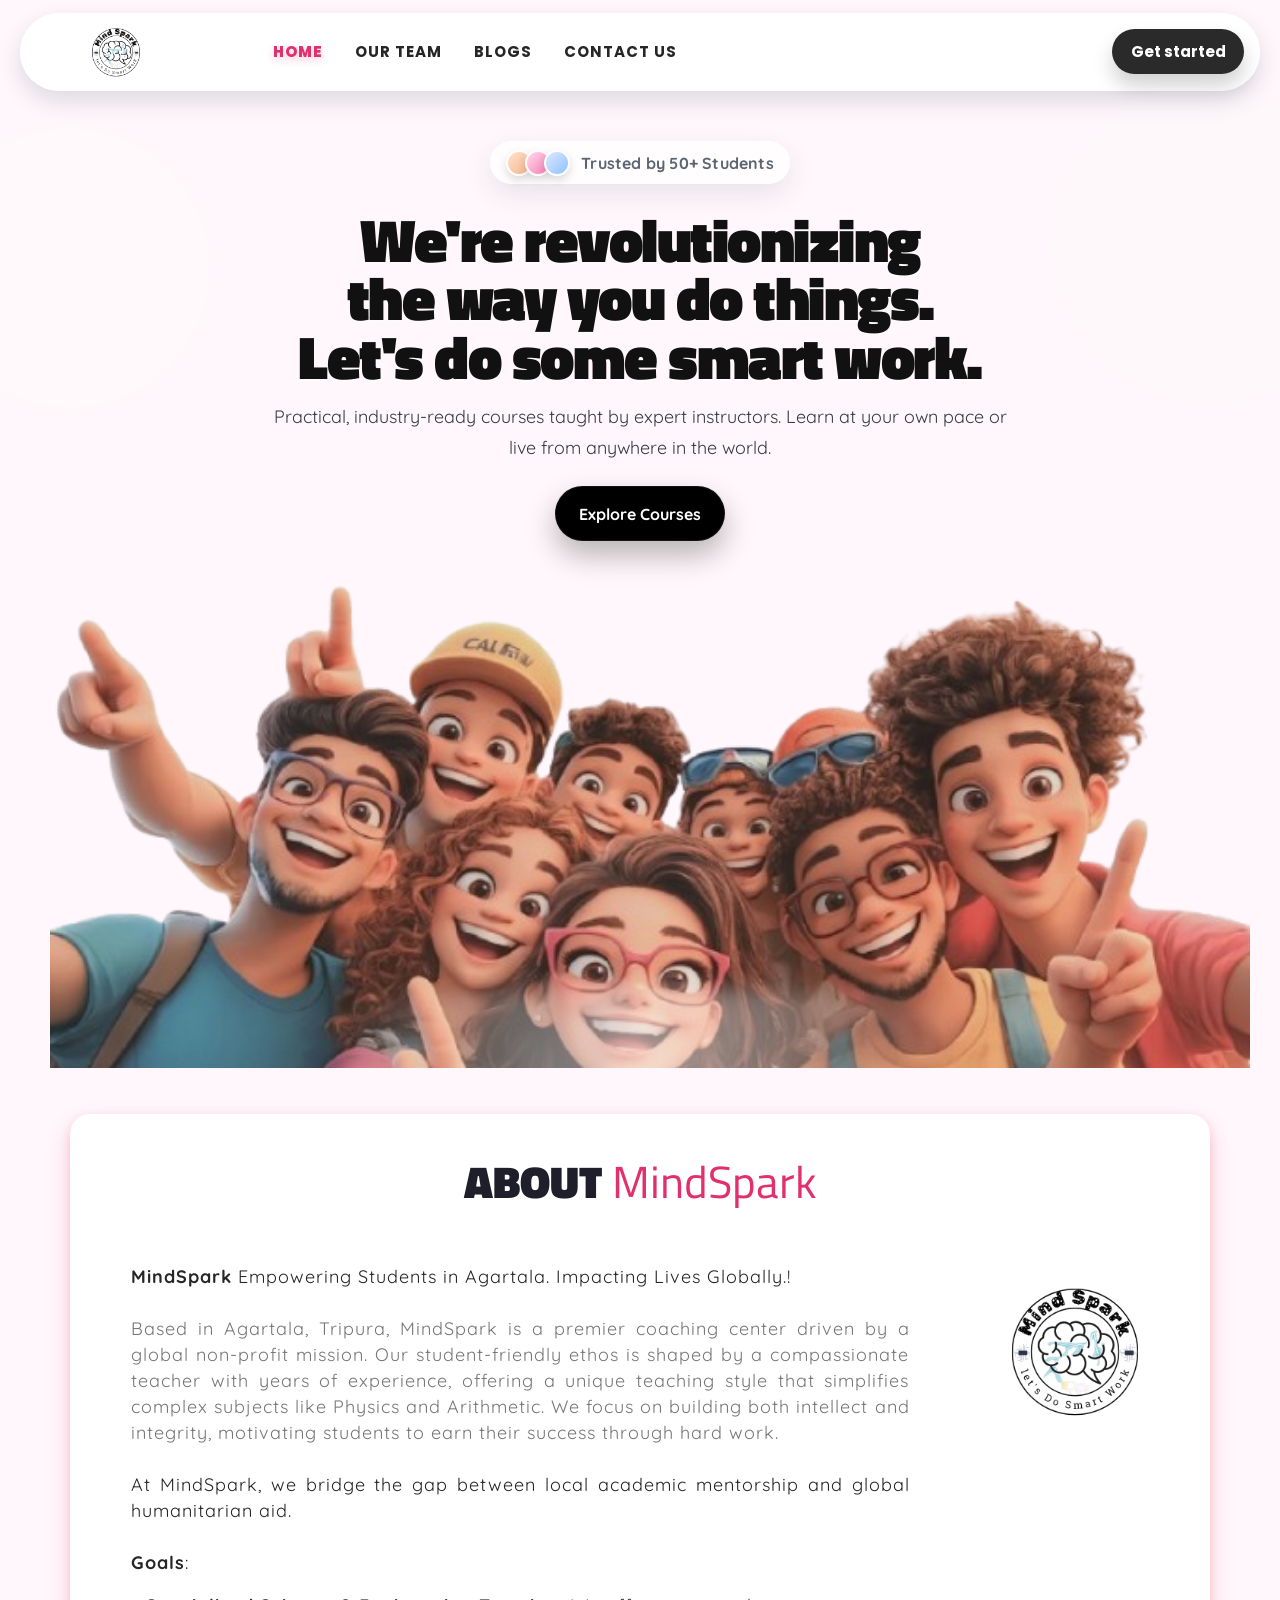
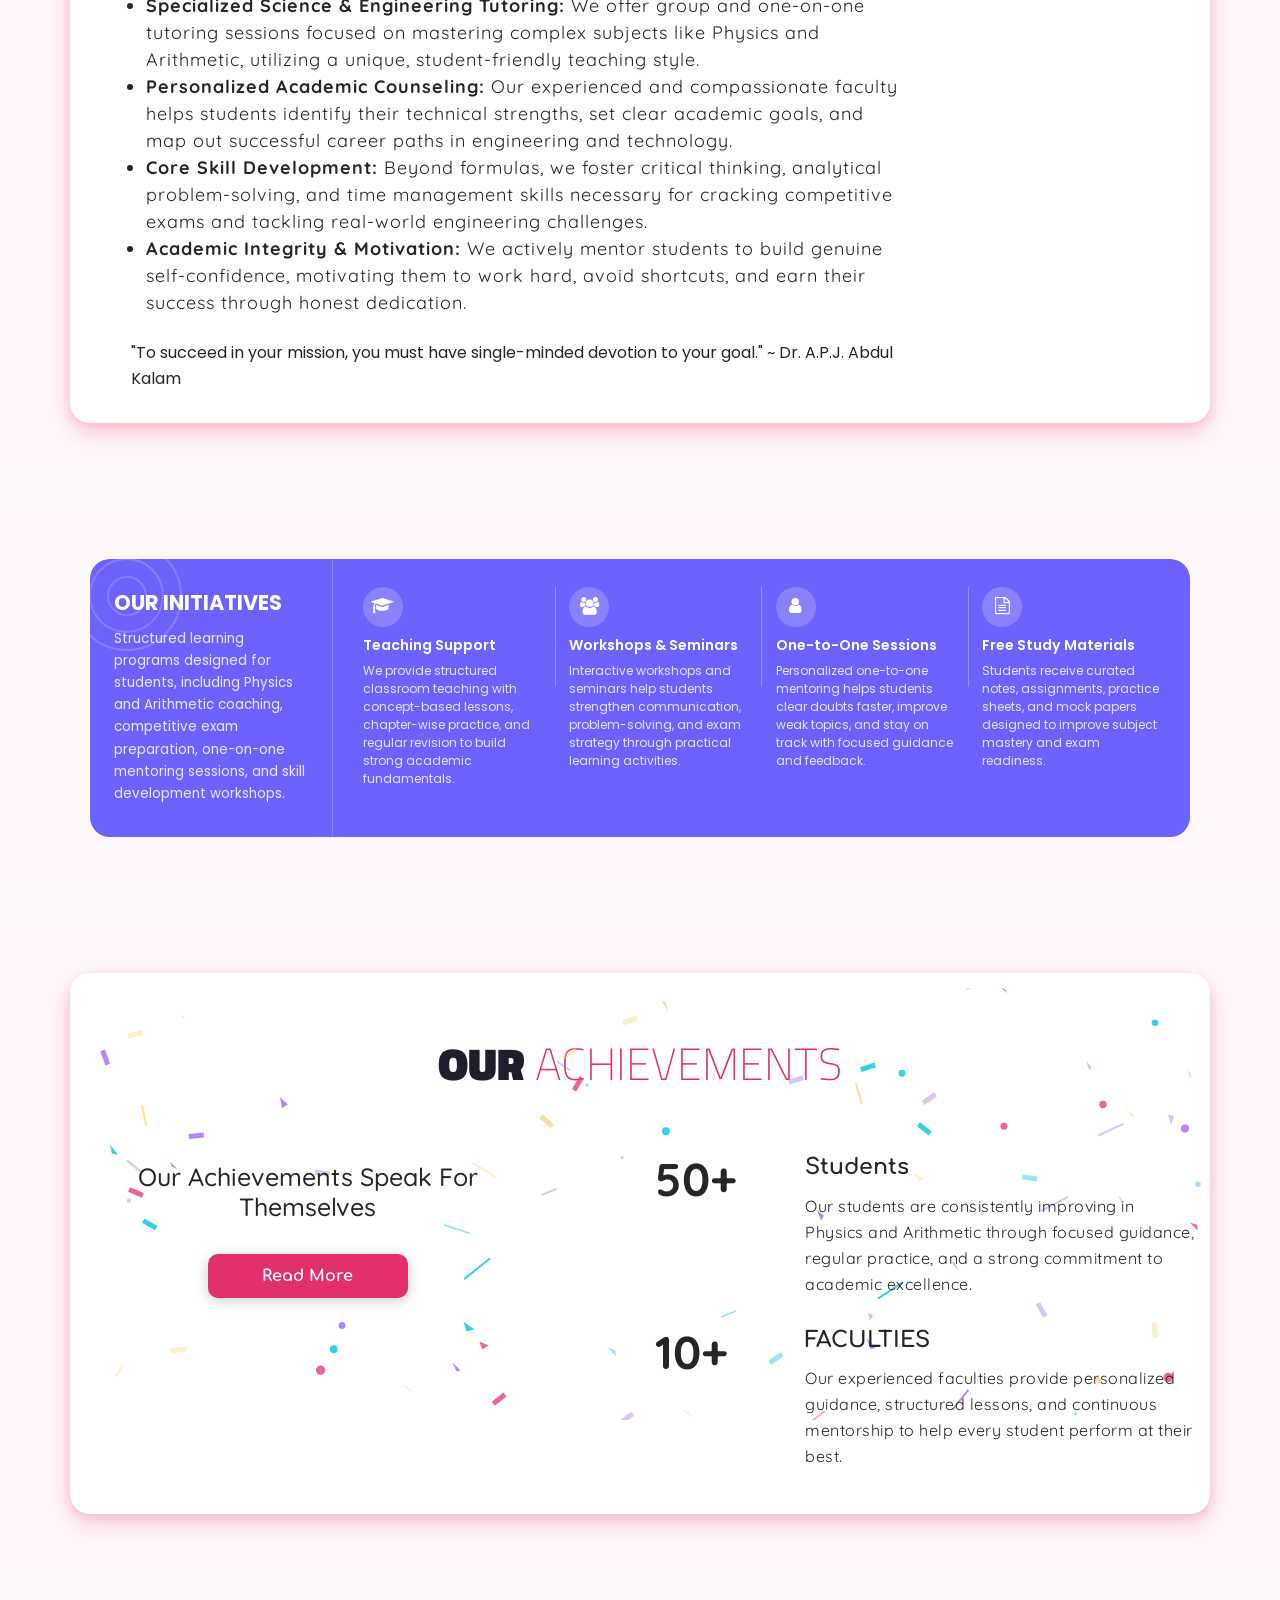
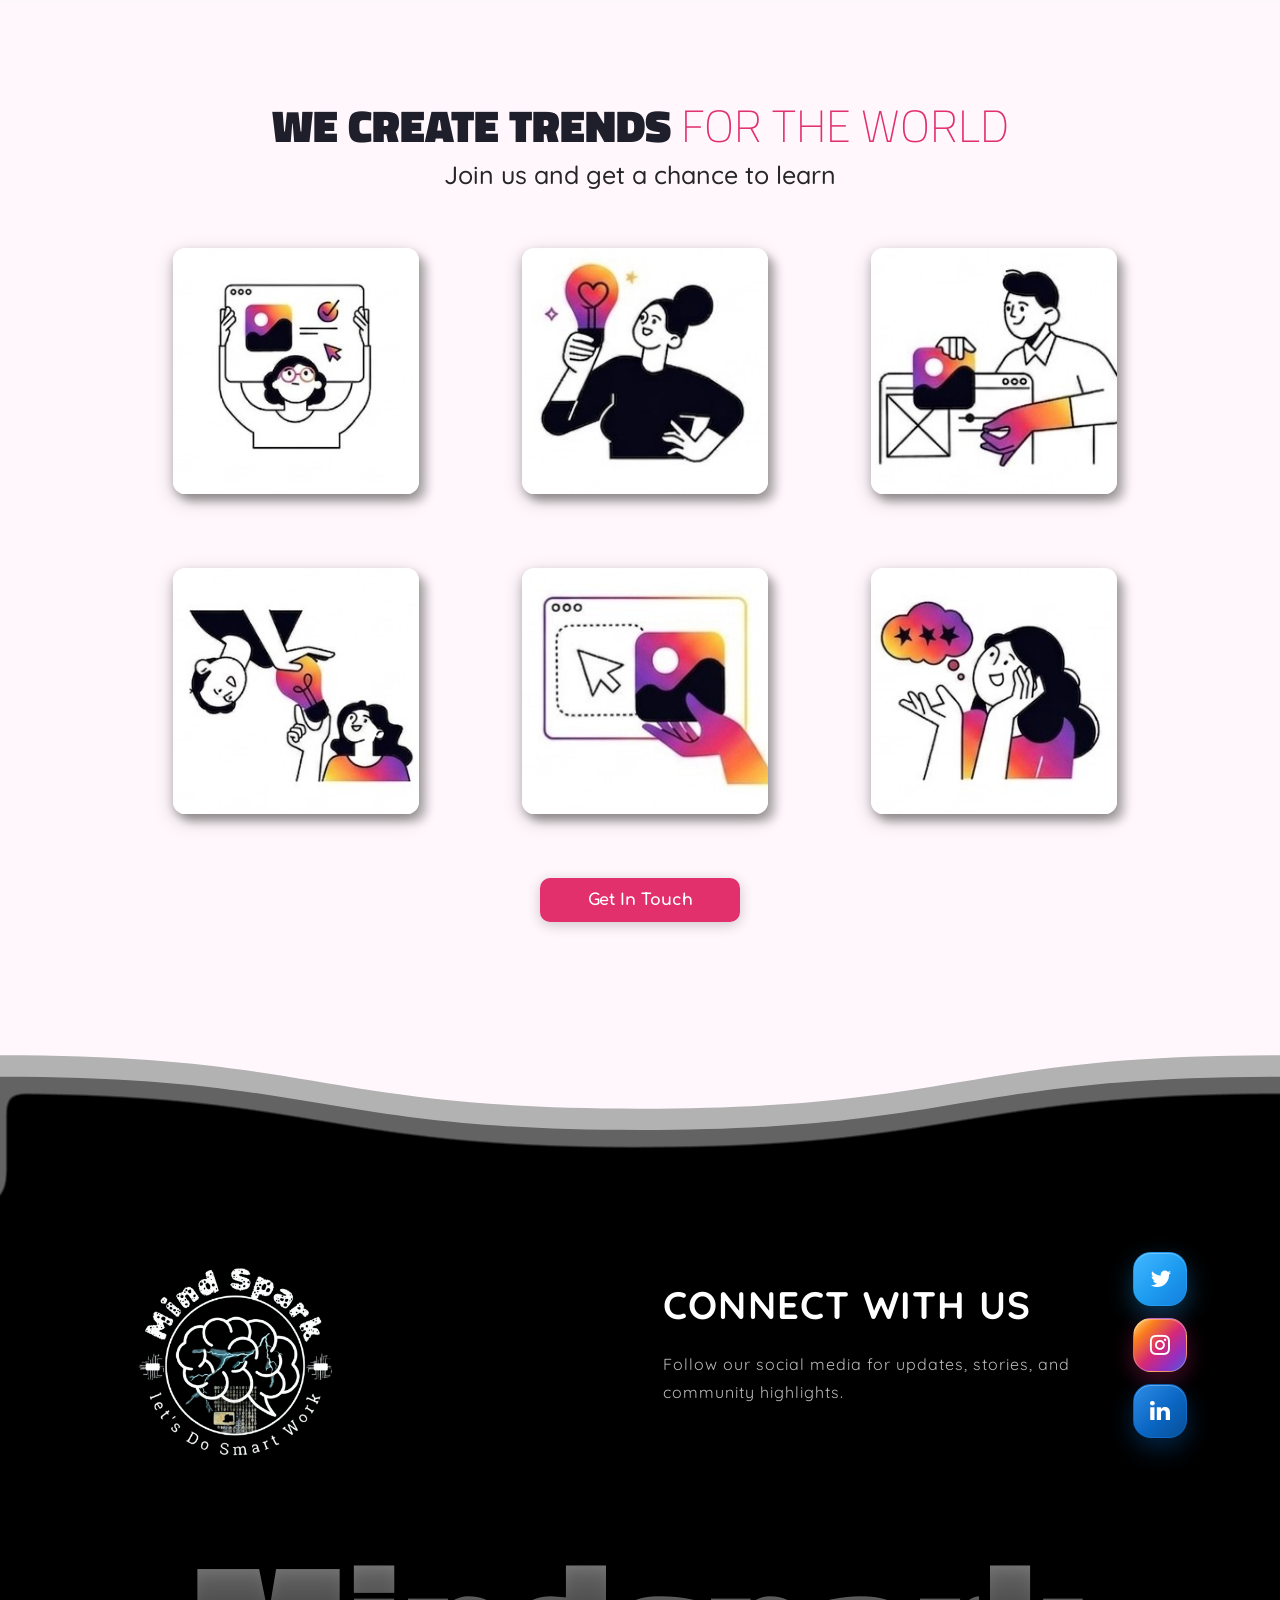
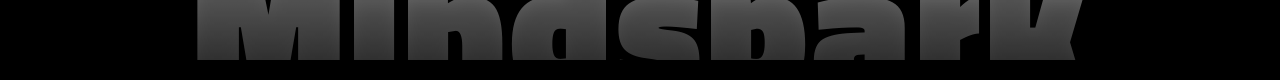
==== index.html @ 4d2fefbd "UI changes" ====
<!DOCTYPE html>
<html lang="en" data-theme="light">

<head>
	<title>MindSpark</title>
	<meta charset="utf-8" />
	<meta name="viewport" content="width=device-width, initial-scale=1, minimum-scale=1, maximum-scale=1" />


	<link rel="preconnect" href="https://fonts.googleapis.com">
	<link rel="preconnect" href="https://fonts.gstatic.com" crossorigin>
	<link href="https://fonts.googleapis.com/css2?family=Titillium+Web:ital,wght@0,900;1,700&display=swap"
		rel="stylesheet">

	<link href="https://fonts.googleapis.com/css?family=Libre+Franklin:400,500,600,700,800,900&display=swap"
		rel="stylesheet" />
	<link href="https://fonts.googleapis.com/css2?family=Raleway:wght@600&display=swap" rel="stylesheet" />
	<link rel="stylesheet" href="https://cdnjs.cloudflare.com/ajax/libs/font-awesome/4.7.0/css/font-awesome.min.css" />
	<script src="https://code.jquery.com/jquery-3.5.0.min.js"
		integrity="sha256-xNzN2a4ltkB44Mc/Jz3pT4iU1cmeR0FkXs4pru/JxaQ=" crossorigin="anonymous"></script>
	<script src="https://cdn.jsdelivr.net/npm/popper.js@1.16.0/dist/umd/popper.min.js"
		integrity="sha384-Q6E9RHvbIyZFJoft+2mJbHaEWldlvI9IOYy5n3zV9zzTtmI3UksdQRVvoxMfooAo"
		crossorigin="anonymous"></script>
	<script src="https://stackpath.bootstrapcdn.com/bootstrap/4.4.1/js/bootstrap.min.js"
		integrity="sha384-wfSDF2E50Y2D1uUdj0O3uMBJnjuUD4Ih7YwaYd1iqfktj0Uod8GCExl3Og8ifwB6"
		crossorigin="anonymous"></script>
	<link rel="stylesheet" href="https://maxcdn.bootstrapcdn.com/bootstrap/4.4.1/css/bootstrap.min.css" />


	<link rel="stylesheet" href="css/magnific-popup.css" type="text/css" />
	<link rel="stylesheet" href="css/slicknav.min.css" type="text/css" />
	<link rel="stylesheet" href="css/style.css" type="text/css" />

	<link rel="preconnect" href="https://fonts.googleapis.com">
	<link rel="preconnect" href="https://fonts.gstatic.com" crossorigin>
	<link
		href="https://fonts.googleapis.com/css2?family=Titillium+Web:ital,wght@0,200;0,300;0,400;0,600;0,700;0,900;1,200;1,300;1,400;1,600;1,700&display=swap"
		rel="stylesheet">
	<script>
		document.getElementsByTagName('html')[0].className += ' Q_js'; 
	</script>
</head>

<body>
	<div class="loader-box">
		<div class="hollowLoader">
			<div class="largeBox"></div>
			<div class="smallBox"></div>
		</div>
	</div>
	<!-- Header -->
	<section class="hero-section hero-home" id="heroSection">
		<div class="hero-shell">
			<div class="hero-badge">
				<span class="hero-avatars" aria-hidden="true">
					<span class="hero-avatar hero-avatar-1"></span>
					<span class="hero-avatar hero-avatar-2"></span>
					<span class="hero-avatar hero-avatar-3"></span>
				</span>
				<span>Trusted by 50+ Students</span>
			</div>
			<h1 class="hero-title">
				We're revolutionizing the way you do things.<br />
				Let's do some smart work.
			</h1>
			<p class="hero-subtitle">
				Practical, industry-ready courses taught by expert instructors. Learn at your own pace or live from anywhere in the world.
			</p>
			<a href="#aboutSection" class="hero-cta">Explore Courses</a>
			<div class="hero-media">
				<div class="hero-media-glow"></div>
				<img src="assets/Images/Front-img/event.jpg" alt="Students learning together" />
			</div>
		</div>
	</section>

	<section class="newsection bg-lgt-grey pb-5 pb-5" id="aboutSection">
		<div class="container p-3 myDiv">
			<h2 class="pt-4 text-center fw-bold heading about-head" style="font-family: 'Titillium Web', sans-serif; font-weight: 900;">
				ABOUT <span class="clr-theme fw-400">MindSpark</span>
			</h2>
			<div class="row forScroll">
				<div class="col-lg-9 col-md-8 col-sm-12 mt-5 dark-mode spacing">
					<p class="mt-2 mb-3 fs-17px text-justify about-para">
						<b>MindSpark </b> Empowering Students in Agartala. Impacting Lives Globally.! <br /><br />
						<span class="italic">Based in Agartala, Tripura, MindSpark is a premier coaching center driven
							by a global non-profit mission. Our student-friendly ethos is shaped by a compassionate
							teacher with years of experience, offering a unique teaching style that simplifies complex
							subjects like Physics and Arithmetic. We focus on building both intellect and integrity,
							motivating students to earn their success through hard work.</span><br />
						<br />At MindSpark, we bridge the gap between local academic mentorship and global humanitarian
						aid. <br /><br /><b>Goals</b>:
					</p>

					<ul style="padding-left: 15px;">

						<li>
							<strong>Specialized Science & Engineering Tutoring:</strong> We offer group and one-on-one
							tutoring sessions focused on mastering complex subjects like Physics and Arithmetic,
							utilizing a unique, student-friendly teaching style.
						</li>
						<li>
							<strong>Personalized Academic Counseling:</strong> Our experienced and compassionate faculty
							helps students identify their technical strengths, set clear academic goals, and map out
							successful career paths in engineering and technology.
						</li>
						<li>
							<strong>Core Skill Development:</strong> Beyond formulas, we foster critical thinking,
							analytical problem-solving, and time management skills necessary for cracking competitive
							exams and tackling real-world engineering challenges.
						</li>
						<li>
							<strong>Academic Integrity & Motivation:</strong> We actively mentor students to build
							genuine self-confidence, motivating them to work hard, avoid shortcuts, and earn their
							success through honest dedication.
						</li>
					</ul>

					<br />
					<p>"To succeed in your mission, you must have single-minded devotion to your goal." ~ Dr. A.P.J. Abdul Kalam </p> 
				</div>
				<div class="col-lg-3 col-md-4 col-sm-12 text-center">
					<img src="assets/Images/logo/logo_for_boilerplate_1.png" class="mt-5 ml-2 img-logo" alt="Logo" />
				</div>
			</div>
		</div>
	</section>

	<div>
		<div class="parallax1">
			<div class="parashadow"></div>
		</div>
	</div>
	<section class="newsection p-5" id="initiativesSection">
		<!-- <h2 class="pt-2 pb-5 text-center fw-bold heading" style="font-family: 'Titillium Web', sans-serif; font-weight: 900;">
			OUR <span class="clr-theme fw-100">INITIATIVES</span>
		</h2> -->

		<div class="programs-banner">
			<div class="programs-left">
				<div class="programs-deco">
					<span class="deco-c deco-c1"></span>
					<span class="deco-c deco-c2"></span>
					<span class="deco-c deco-c3"></span>
				</div>
				<h3 class="programs-title">OUR INITIATIVES</h3>
				<p class="programs-desc">Structured learning programs designed for students, including Physics and Arithmetic coaching, competitive exam preparation, one-on-one mentoring sessions, and skill development workshops.</p>
			</div>
			<div class="programs-right">
				<div class="program-item">
					<div class="program-icon-wrap"><i class="fa fa-graduation-cap"></i></div>
					<h4 class="program-name">Teaching Support</h4>
					<p class="program-text">We provide structured classroom teaching with concept-based lessons, chapter-wise practice, and regular revision to build strong academic fundamentals.</p>
				</div>
				<div class="program-divider"></div>
				<div class="program-item">
					<div class="program-icon-wrap"><i class="fa fa-users"></i></div>
					<h4 class="program-name">Workshops &amp; Seminars</h4>
					<p class="program-text">Interactive workshops and seminars help students strengthen communication, problem-solving, and exam strategy through practical learning activities.</p>
				</div>
				<div class="program-divider"></div>
				<div class="program-item">
					<div class="program-icon-wrap"><i class="fa fa-user"></i></div>
					<h4 class="program-name">One-to-One Sessions</h4>
					<p class="program-text">Personalized one-to-one mentoring helps students clear doubts faster, improve weak topics, and stay on track with focused guidance and feedback.</p>
				</div>
				<div class="program-divider"></div>
				<div class="program-item">
					<div class="program-icon-wrap"><i class="fa fa-file-text-o"></i></div>
					<h4 class="program-name">Free Study Materials</h4>
					<p class="program-text">Students receive curated notes, assignments, practice sheets, and mock papers designed to improve subject mastery and exam readiness.</p>
				</div>
			</div>
		</div>
	</section>

	<div>
		<div class="parallax1">
			<div class="parashadow"></div>
		</div>
	</div>

	<section class="pt-5 pb-5 newsection bg-lgt-grey" id="achievementsSection">
		<div class="container myDiv1">
			<canvas id="my-canvas"></canvas>
			<h2 class="pt-5 pb-5 text-center fw-bold heading" style="font-family: 'Titillium Web', sans-serif; font-weight: 900;">
				OUR <span class="clr-theme fw-100">ACHIEVEMENTS</span>
			</h2>
			<div class="row for-Scroll-Achievements">
				<div class="col-lg-5">
					<h3 class="text-center p-4 pb-4 achieve-content">Our Achievements Speak For Themselves</h3>
					<a href="achievements.html" class="center-btn-settings btn btn-lg mt-2">Read More</a>

					<br />
				</div>
				<div class="col-lg-1"></div>
				<div class="col-lg-6 pt-3">
					<div class="counter-item">
						<div class="ci-number count">
							50+
						</div>
						<div class="ci-text">
							<h4>Students</h4>
							<p class="dark-mode">
								Our students are consistently improving in Physics and Arithmetic through focused
								guidance, regular practice, and a strong commitment to academic excellence.
							</p>
						</div>
					</div>
					<div class="counter-item">
						<div class="ci-number count">
							10+
						</div>
						<div class="ci-text">
							<h4>FACULTIES</h4>
							<p class="dark-mode">
								Our experienced faculties provide personalized guidance, structured lessons, and
								continuous mentorship to help every student perform at their best.
							</p>
						</div>
					</div>
				</div>
			</div>
		</div>
	</section>
	<div>
		<div class="parallax1">
			<div class="parashadow"></div>
		</div>
	</div>

	<section class="newsection p-5" id="newsSection">
		<h2 class="pt-5 pb-2 text-center fw-bold heading" style="font-family: 'Titillium Web', sans-serif; font-weight: 900;">
			WE CREATE TRENDS <span class="clr-theme fw-100">FOR THE WORLD </span>
		</h2>
		<h3 class="mb-5 text-center join-us">Join us and get a chance to learn</h3>

		<div class="feature-cards scroll-feature-cards" id="trends-top">
		</div>

		<div class="feature-cards scroll-feature-cards" id="trends-bottom">
		</div>

		<a href="contactUs.html" class="center-btn-settings btn btn-lg mt-5">Get In Touch</a>
	</section>

	<script src="./scripts/app.js"></script>

	<script async src="https://www.googletagmanager.com/gtag/js?id=UA-164715490-1"></script>
	<script>
		window.dataLayer = window.dataLayer || [];
		function gtag() {
			dataLayer.push(arguments);
		}
		gtag('js', new Date());
		gtag('config', 'UA-164715490-1');
	</script>

	<script type="module" src="./scripts/svg.js"></script>
	<script type="module" src="./scripts/index.js"></script>
	<script defer src="./scripts/confetti.min.js"></script>
	<script src="./scripts/cacheImages.js"></script>
	<script src="https://unpkg.com/axios/dist/axios.min.js"></script>
</body>

</html>
---- css/style.css ----
@import url('https://fonts.googleapis.com/css2?family=Baloo+Bhaina+2:wght@400;500;600&family=Baloo+Paaji+2:wght@400;500;600&family=Comfortaa:wght@400;500;600;700&family=Montserrat:wght@100;400;500&family=Poppins:wght@300;400;500;600;700&family=Quicksand:wght@300;400;500&family=Raleway:wght@300;400;500;600&display=swap');

html {
	height: 100%;
	font-family: 'Poppins', 'Segoe UI', Arial, sans-serif;
	-webkit-font-smoothing: antialiased;
	padding-top: 50px;
	margin: 0;
	padding: 0;
	scroll-behavior: smooth;
	--theme-color: #e1306c;
	--bg1-color: #fff7fb;
	--font-color: #262626;
	--bg2-color: #fff;
	--shadow-color: #1a1a22;
	--footer-bg: #000;
	--footer-clr: #c4c4c4;
	--topBtn-bg: #e1306c;
	--lgt-white: #f8f8f8;
	--heading-clr: #1f1f2c;
	--eventcard: 6px 10px 22px rgba(225, 48, 108, 0.25);
	--box-clr: #fff;
	--wave1-bg: #636363;
	--wave2-bg: #b2b2b2;
	--bg-image: url('../assets/Images/logo/logo_for_boilerplate_1.png');
	--logo-image: url('../assets/Images/logo/Logo1.png');
	--box-shadow: 0 10px 24px rgba(225, 48, 108, 0.2), 0 4px 10px rgba(253, 29, 29, 0.16);
	--btn-shadow: 0 8px 16px rgba(225, 48, 108, 0.35);
	--nav-bar: #fff;
	--nav-color: #e1306c;
	--nav-clr: #262626;
	--txt-shadow: 0px 3px 8px rgba(225, 48, 108, 0.28);
	--navbar-toggle: url("data:image/svg+xml;charset=utf8,%3Csvg viewBox='0 0 32 32' xmlns='http://www.w3.org/2000/svg'%3E%3Cpath stroke='rgba(0,0,0,1)' stroke-width='2' stroke-linecap='round' stroke-miterlimit='10' d='M4 8h24M4 16h24M4 24h24'/%3E%3C/svg%3E");
	--btn-text: #fff;
	--btn-hover: none;
}

html[data-theme='dark'] {
	--theme-color: #ff4f8b;
	--bg1-color: #0f0f14;
	--font-color: #f5f5f7;
	--bg2-color: #181824;
	--shadow-color: #101018;
	--footer-bg: #000;
	--footer-clr: #fff;
	--topBtn-bg: #ff4f8b;
	--heading-clr: #e4e6eb;
	--eventcard: 0 10px 25px rgba(255, 79, 139, 0.22);
	--box-clr: #161620;
	--wave1-bg: #686868;
	--wave2-bg: #b2b2b2;
	--bg-image: url('../assets/Images/logo/logo_for_boilerplate_1.png');
	--logo-image: url('../assets/Images/logo/Logo2.png');
	--box-shadow: 0 5px 16px rgba(0, 0, 0, 0.36);
	--btn-shadow: 0 5px 18px rgba(255, 79, 139, 0.3);
	--nav-bar: #111118;
	--nav-color: #ff4f8b;
	--nav-clr: #f5f5f7;
	--txt-shadow: 0px 3px 8px rgba(255, 79, 139, 0.32);
	--navbar-toggle: url("data:image/svg+xml;charset=utf8,%3Csvg viewBox='0 0 32 32' xmlns='http://www.w3.org/2000/svg'%3E%3Cpath stroke='rgba(255,255,255, 1)' stroke-width='2' stroke-linecap='round' stroke-miterlimit='10' d='M4 8h24M4 16h24M4 24h24'/%3E%3C/svg%3E");
	--btn-text: #fff;
	--btn-hover: #f8dce7;
}

html[data-theme='dark'] .img-logo {
	filter: brightness(1.2) contrast(1.08) drop-shadow(0 6px 12px rgba(0, 0, 0, 0.35));
}

body {
	height: 100%;
	font-family: 'Poppins', 'Segoe UI', Arial, sans-serif;
	-webkit-font-smoothing: antialiased;
	padding-top: 50px;
	background-color: var(--bg1-color);
	margin: 0;
	padding: 0;
}

h1,
h2,
h3,
h4,
h5,
h6 {
	margin: 0;
	color: var(--font-color);
	font-weight: 500;
	font-family: 'Poppins', 'Segoe UI', Arial, sans-serif;
}

h1 {
	font-size: 70px;
}

h2 {
	font-size: 36px;
}

h3 {
	font-size: 30px;
}

h4 {
	font-size: 24px;
}

h5 {
	font-size: 18px;
}

h6 {
	font-size: 16px;
}

p {
	font-size: 16px;
	font-family: 'Poppins', 'Segoe UI', Arial, sans-serif;
	font-weight: 400;
	line-height: 26px;
	margin: 0 0 15px 0;
}

img {
	max-width: 100%;
}

input:focus,
select:focus,
button:focus,
textarea:focus {
	outline: none;
}

a,
a:hover,
a:focus {
	text-decoration: none;
	outline: none;
	color: inherit;
}

ul,
ol {
	padding: 0;
	margin: 0;
}
#typeit {
	font-size: 8vw;
	font-weight: bold;
	color: rgb(247, 95, 39);
}
.dark-mode {
	color: var(--font-color);
}
.clr-wt {
	color: var(--bg1-color) !important;
}
.clr-theme {
	color: var(--theme-color) !important;
}
.fw-bold {
	font-weight: bold;
}
.fw-100 {
	font-weight: 100;
}
.fw-400 {
	font-weight: 400;
}
.bg-lgt-grey {
	background-color: var(--bg2-color) !important;
}
.bg-lgt-wt {
	background-color: var(--lgt-white);
}
.newsection {
	background-color: var(--bg1-color) !important;
	padding: 1rem;
}
#aboutSection {
	margin-top: 30px;
}

.fs-17px {
	font-size: 17px;
}

/*-----------
Nav bar
---------------------*/

.navbar {
	background: rgba(255, 255, 255, 0.92);
	color: var(--nav-bar);
	overflow: visible;
	-webkit-transition: 0.4s;
	-o-transition: 0.4s;
	transition: 0.4s;
	width: min(1240px, calc(100% - 1.5rem));
	margin: 0.8rem auto 0;
	padding: 0.45rem 1.2rem;
	border-radius: 999px;
	display: -webkit-box;
	display: -ms-flexbox;
	display: flex;
	-ms-flex-wrap: wrap;
	flex-wrap: wrap;
	-webkit-box-align: center;
	-ms-flex-align: center;
	align-items: center;
	-webkit-box-pack: justify;
	-ms-flex-pack: justify;
	justify-content: space-between;
	-webkit-box-shadow: 0 10px 24px rgba(15, 38, 72, 0.14);
	box-shadow: 0 10px 24px rgba(15, 38, 72, 0.14);
	position: fixed;
	z-index: 400;
	-webkit-transition: 0.6s;
	-o-transition: 0.6s;
}

.navbar a {
	color: var(--nav-clr);
	font-weight: bold;
	font-size: 15px;
	font-weight: 700;
	font-family: 'Poppins', 'Segoe UI', Arial, sans-serif;
	transition: 0.6s;
	-o-transition: 0.6s;
	transition: 0.6s;
}

.navbar ul li a:hover {
	-webkit-box-shadow: 0 5px 15px 2px rgba(0, 0, 0, 0.1);
	box-shadow: 0 5px 15px 2px rgba(0, 0, 0, 0.1);
	display: block;
	background: rgba(15, 38, 72, 0.05);
}

.navbar-expand-lg .navbar-nav .nav-link {
	font-family: 'Poppins', 'Segoe UI', Arial, sans-serif;
	padding-right: 1rem;
	padding-left: 1rem;
	border-radius: 2rem;
	letter-spacing: 1px;
}

#navbar .navbar-brand {
	display: -webkit-box;
	display: -ms-flexbox;
	display: flex;
	-webkit-box-align: center;
	-ms-flex-align: center;
	align-items: center;
	max-height: 74px;
	overflow: hidden;
	margin-right: 0.8rem;
}

#logo {
	width: 160px !important;
	height: auto !important;
	max-width: 42vw;
	max-height: 72px;
	object-fit: contain;
	display: block;
	-webkit-transition: 0.4s !important;
	-o-transition: 0.4s !important;
	transition: 0.4s !important;
	content: var(--logo-image) !important;
}

.header-actions {
	display: -webkit-box;
	display: -ms-flexbox;
	display: flex;
	-webkit-box-align: center;
	-ms-flex-align: center;
	align-items: center;
	gap: 0.8rem;
	margin-left: auto;
}

.nav-login,
.nav-login-mobile {
	font-family: 'Poppins', 'Segoe UI', Arial, sans-serif;
	font-weight: 600;
	color: #222 !important;
	padding: 0.55rem 0.15rem;
	background: transparent;
	box-shadow: none;
	border-radius: 999px;
}

.nav-cta,
.nav-cta-mobile {
	display: inline-flex;
	align-items: center;
	justify-content: center;
	padding: 0.7rem 1.15rem;
	border-radius: 999px;
	background: #2a2a2a;
	color: #fff !important;
	box-shadow: 0 12px 20px rgba(0, 0, 0, 0.18);
	font-weight: 700;
}

.nav-cta:hover,
.nav-cta-mobile:hover {
	background: #111;
	color: #fff !important;
}

@media only screen and (max-width: 768px) {
	#navbar .navbar-brand {
		max-height: 62px;
	}

	#logo {
		width: 130px !important;
		max-height: 58px;
	}
}

.navbar-toggler-icon {
	background-image: var(--navbar-toggle);
	cursor: pointer;
}

a.active {
	color: var(--nav-color) !important;
	font-weight: 800 !important;
	text-shadow: var(--txt-shadow);
}

@media only screen and (max-width: 1185px) {
	.nav-item {
		font-size: 0.93rem;
	}
}

@media only screen and (max-width: 1141px) {
	.nav-item {
		font-size: 0.85rem;
	}
}

@media only screen and (max-width: 1094px) {
	.nav-item {
		font-size: 0.72rem;
	}
}

@media only screen and (max-width: 1054px) {
	.nav-item {
		font-size: 0.71rem;
	}
}

@media only screen and (max-width: 998px) {
	.nav-item {
		font-size: 0.7rem;
	}
}

.fullScreen-navigation {
	height: 100%;
	width: 100%;
	display: none;
	position: fixed;
	z-index: 1;
	top: 0;
	left: 0;
	background-color: var(--nav-bar);
}

.navigation-content {
	position: relative;
	top: 30%;
	width: 100%;
	text-align: center;
	margin-top: 30px;
}

.fullScreen-navigation a {
	padding: 8px;
	text-decoration: none;
	font-size: 25px;
	font-weight: 600 !important;
	color: var(--nav-clr);
	display: block;
	-webkit-transition: 0.6s;
	-o-transition: 0.6s;
	transition: 0.6s;
	font-weight: 100;
}

a.home {
	color: var(--nav-color) !important;
	font-weight: 800 !important;
	text-shadow: var(--txt-shadow);
}

.fullScreen-navigation a:hover .fullScreen-navigation a:focus {
	color: var(--nav-color);
}

.fullScreen-navigation .closebtn {
	position: absolute;
	top: 20px;
	right: 45px;
	font-size: 45px;
	color: var(--font-color);
}

@media screen and (max-width: 480px) {
	.navigation-content {
		margin-top: 10px;
	}

	.fullScreen-navigation a {
		font-size: 15px;
	}

	.fullScreen-navigation .closebtn {
		font-size: 40px;
		top: 15px;
		right: 20px;
	}
}

/*---------------------
  Counter Section
-----------------------*/

.heading {
	font-family: 'Poppins', sans-serif;
	font-size: 45px;
	color: var(--heading-clr);
}

.about-para {
	font-family: 'Quicksand', sans-serif;
	letter-spacing: 1px;
	font-size: 18px;
}

.about-para span {
	color: var(--theme-color);
}
.about-para .italic {
	color: #777;
}

.about-para + ul {
	font-family: 'Quicksand', sans-serif;
	letter-spacing: 1px;
	font-size: 18px;
}

.join-us {
	font-family: 'Quicksand', sans-serif;
	font-size: 25px;
	color: var(--font-color);
}

.achieve-content {
	font-family: 'Quicksand', sans-serif;
	font-size: 25px;
}

.containersection {
	background-color: var(--bg2-color);
}

.counter-section {
	background: var(--shadow-color);
	padding-top: 755px;
	margin-top: -640px;
	padding-bottom: 70px;
}

.counter-text {
	margin-bottom: 40px;
}

.counter-text .section-title {
	text-align: left;
	margin-bottom: 50px;
}

.counter-item {
	margin-bottom: 30px;
	position: relative;
}

.counter-item .ci-text {
	padding-left: 150px;
}

.counter-item .ci-text p {
	font-family: 'Quicksand', sans-serif;
	letter-spacing: 0.5px;
}

.counter-item .ci-text h4 {
	font-family: 'Comfortaa', sans-serif;
	font-size: 22px;
	color: var(--font-color);
	font-weight: 700;
	margin-bottom: 12px;
}
/*-----------------
Parallax section
-------------------*/
.parallax1 {
	background-image: url('https://www.gssoc.tech/images/0.jpg');
	width: 100%;
	height: 40px;
	background-attachment: fixed;
	background-position: center;
	background-repeat: no-repeat;
	background-size: cover;
}

.parashadow {
	background: var(--bg1-color);
	position: relative;
	-webkit-filter: grayscale(100%);
	filter: grayscale(100%);
	opacity: 0.4;
	height: 40px;
	width: 100%;
}

/*---------------------
 Team Section
 ----------------------*/
.team-section {
	background: var(--bg1-color);
	padding: 50px;
}

.team-card {
	background-color: transparent;
	width: 300px;
	height: 400px;
	-webkit-perspective: 1000px;
	perspective: 1000px;
}

.team-card-inner {
	position: relative;
	width: 100%;
	height: 100%;
	text-align: center;
	-webkit-transition: -webkit-transform 0.6s;
	transition: -webkit-transform 0.6s;
	-o-transition: transform 0.6s;
	transition: transform 0.6s;
	transition: transform 0.6s, -webkit-transform 0.6s;
	-webkit-transform-style: preserve-3d;
	transform-style: preserve-3d;
	-webkit-box-shadow: 0 4px 8px 0 rgba(0, 0, 0, 0.2);
	box-shadow: 0 4px 8px 0 rgba(0, 0, 0, 0.2);
}

.team-card:hover .team-card-inner {
	-webkit-transform: rotateY(180deg);
	transform: rotateY(180deg);
}

.team-card-front,
.team-card-back {
	position: absolute;
	width: 100%;
	height: 100%;
	-webkit-backface-visibility: hidden;
	backface-visibility: hidden;
}

.team-card-back {
	-webkit-transform: rotateY(180deg);
	transform: rotateY(180deg);
}
.center-div {
	width: 100%;
	height: auto;
	position: absolute;
	top: 50%;
	left: 50%;
	transform: translate(-50%, -50%);
	-ms-transform: translate(-50%, -50%);
	-webkit-transform: translate(-50%, -50%);
}

.img-logo {
	content: var(--bg-image);
	padding-left: 2rem;
	padding-right: 2rem;
}

/* footer */

/* Svg wave */

svg {
	width: 100%;
	overflow: visible;
}

.wave {
	-webkit-animation: wave 3s linear;
	animation: wave 3s linear;
	-webkit-animation-iteration-count: infinite;
	animation-iteration-count: infinite;
	fill: var(--footer-bg);
}
.drop {
	fill: var(--footer-bg);
	-webkit-animation: drop 3.2s linear infinite normal;
	animation: drop 3.2s linear infinite normal;
	stroke: var(--footer-bg);
	stroke-width: 0.5;
	-webkit-transform: translateY(25px);
	-ms-transform: translateY(25px);
	transform: translateY(25px);
	transform-box: fill-box;
	-webkit-transform-origin: 50% 100%;
	-ms-transform-origin: 50% 100%;
	transform-origin: 50% 100%;
}
.drop2 {
	-webkit-animation-delay: 3s;
	animation-delay: 3s;
	-webkit-animation-duration: 3s;
	animation-duration: 3s;
}
.drop3 {
	-webkit-animation-delay: -2s;
	animation-delay: -2s;
	-webkit-animation-duration: 3.4s;
	animation-duration: 3.4s;
}
.drop4 {
	-webkit-animation-delay: 1.7s;
	animation-delay: 1.7s;
}
.drop5 {
	-webkit-animation-delay: 2.7s;
	animation-delay: 2.7s;
	-webkit-animation-duration: 3.1s;
	animation-duration: 3.1s;
}
.drop6 {
	-webkit-animation-delay: -2.1s;
	animation-delay: -2.1s;
	-webkit-animation-duration: 3.2s;
	animation-duration: 3.2s;
}
.gooeff {
	-webkit-filter: url(#goo);
	filter: url(#goo);
	fill: var(--footer-bg);
}

#wave1 {
	fill: var(--footer-bg);
}
#wave2 {
	-webkit-animation-duration: 5s;
	animation-duration: 5s;
	animation-direction: reverse;
	fill: var(--wave1-bg);
}

#wave3 {
	-webkit-animation-duration: 7s;
	animation-duration: 7s;
	fill: var(--wave2-bg);
}

@-webkit-keyframes drop {
	0% {
		-webkit-transform: translateY(25px);
		transform: translateY(25px);
	}
	30% {
		-webkit-transform: translateY(-10px) scale(0.1);
		transform: translateY(-10px) scale(0.1);
	}
	30.001% {
		-webkit-transform: translateY(25px) scale(1);
		transform: translateY(25px) scale(1);
	}
	70% {
		-webkit-transform: translateY(25px);
		transform: translateY(25px);
	}
	100% {
		-webkit-transform: translateY(-10px) scale(0.1);
		transform: translateY(-10px) scale(0.1);
	}
}

@keyframes drop {
	0% {
		-webkit-transform: translateY(25px);
		transform: translateY(25px);
	}
	30% {
		-webkit-transform: translateY(-10px) scale(0.1);
		transform: translateY(-10px) scale(0.1);
	}
	30.001% {
		-webkit-transform: translateY(25px) scale(1);
		transform: translateY(25px) scale(1);
	}
	70% {
		-webkit-transform: translateY(25px);
		transform: translateY(25px);
	}
	100% {
		-webkit-transform: translateY(-10px) scale(0.1);
		transform: translateY(-10px) scale(0.1);
	}
}
@-webkit-keyframes wave {
	to {
		-webkit-transform: translateX(-100%);
		transform: translateX(-100%);
	}
}
@keyframes wave {
	to {
		-webkit-transform: translateX(-100%);
		transform: translateX(-100%);
	}
}

footer {
	background: var(--footer-bg);
	padding: 20px 0;
	overflow-x: hidden;
}

.logo {
	width: 150px;
	display: block;
}

.social-media {
	margin-top: 0;
	display: -webkit-box;
	display: -ms-flexbox;
	display: flex;
	-webkit-box-orient: vertical;
	-webkit-box-direction: normal;
	-ms-flex-direction: column;
	flex-direction: column;
	-webkit-box-align: end;
	-ms-flex-align: end;
	align-items: flex-end;
	gap: 12px;
	-webkit-flex-wrap: nowrap;
	-ms-flex-wrap: nowrap;
	flex-wrap: nowrap;
}

.social-content {
	padding: 14px 8px;
	display: grid;
	grid-template-columns: minmax(0, 1fr) auto;
	align-items: center;
	column-gap: 24px;
}

.social-copy {
	max-width: 430px;
}

.social-title {
	text-align: left;
	font-family: 'Titillium Web', sans-serif;
	font-size: clamp(2rem, 3vw, 2.8rem);
	font-weight: 900;
	line-height: 1.1;
	letter-spacing: 1.2px;
	text-transform: uppercase;
}

.social-content .footer-p {
	text-align: left;
	line-height: 1.7;
	max-width: 420px;
	margin: 14px 0 0;
	opacity: 0.95;
}

.social-content .border {
	margin: 8px 0 0;
	width: 240px;
}

.footer-wordmark-wrap {
	margin-top: 18px;
	height: clamp(80px, 10vw, 160px);
	overflow: hidden;
	display: -webkit-box;
	display: -ms-flexbox;
	display: flex;
	-webkit-box-pack: center;
	-ms-flex-pack: center;
	justify-content: center;
	-webkit-box-align: end;
	-ms-flex-align: end;
	align-items: flex-end;
}

.footer-wordmark {
	font-family: 'Titillium Web', sans-serif;
	font-size: clamp(4.6rem, 14vw, 12rem);
	line-height: 0.84;
	font-weight: 900;
	text-align: center;
	color: rgba(255, 255, 255, 0.35);
	background: -webkit-linear-gradient(top, rgba(255, 255, 255, 0.5), rgba(255, 255, 255, 0.12));
	background: linear-gradient(to bottom, rgba(255, 255, 255, 0.5), rgba(255, 255, 255, 0.12));
	-webkit-background-clip: text;
	background-clip: text;
	-webkit-text-fill-color: transparent;
	letter-spacing: 0.02em;
	margin: 0;
	text-transform: capitalize;
	text-shadow: 0 5px 14px rgba(0, 0, 0, 0.14);
	overflow-wrap: anywhere;
	-webkit-transform: translateY(26%);
	transform: translateY(26%);
}

.footer-h2,
.footer-h3 {
	font-family: 'Comfortaa', sans-serif;
	margin-top: 2%;
	color: var(--footer-clr);
}

.social-media a {
	width: 54px;
	height: 54px;
	border-radius: 18px;
	display: -webkit-box;
	display: -ms-flexbox;
	display: flex;
	-webkit-box-align: center;
	-ms-flex-align: center;
	align-items: center;
	-webkit-box-pack: center;
	-ms-flex-pack: center;
	justify-content: center;
	font-size: 23px;
	text-decoration: none;
	color: #fff;
	border: 1px solid rgba(255, 255, 255, 0.28);
	background: linear-gradient(135deg, #feda75 0%, #fa7e1e 22%, #d62976 52%, #962fbf 76%, #4f5bd5 100%);
	box-shadow: 0 8px 22px rgba(214, 41, 118, 0.34), inset 0 1px 0 rgba(255, 255, 255, 0.3);
	-webkit-transition: -webkit-transform 0.32s ease, background-color 0.32s ease, color 0.32s ease, box-shadow 0.32s ease;
	transition: -webkit-transform 0.32s ease, background-color 0.32s ease, color 0.32s ease, box-shadow 0.32s ease;
	-o-transition: transform 0.32s ease, background-color 0.32s ease, color 0.32s ease, box-shadow 0.32s ease;
	transition: transform 0.32s ease, background-color 0.32s ease, color 0.32s ease, box-shadow 0.32s ease;
	transition: transform 0.32s ease, background-color 0.32s ease, color 0.32s ease, box-shadow 0.32s ease, -webkit-transform 0.32s ease;
}

.social-media a:hover {
	-webkit-transform: translateY(-6px) scale(1.04);
	transform: translateY(-6px) scale(1.04);
	color: #fff;
	background: #000;
	border-color: rgba(255, 255, 255, 0.5);
	box-shadow: 0 12px 24px rgba(0, 0, 0, 0.45);
}

.social-media a::before {
	color: #fff !important;
	font-family: FontAwesome;
	font-style: normal;
	font-weight: normal;
	text-rendering: auto;
	-webkit-font-smoothing: antialiased;
	-moz-osx-font-smoothing: grayscale;
}

.social-media a.fa-twitter::before {
	content: '\f099';
}

.social-media a.fa-instagram::before {
	content: '\f16d';
}

.social-media a.fa-linkedin::before {
	content: '\f0e1';
}

a.fa-instagram,
a.fa-github {
	color: #fff;
}

a.fa-twitter {
	color: #ffffff;
	background: linear-gradient(135deg, #42b7ff 0%, #1d9bf0 55%, #157edc 100%);
	border-color: rgba(29, 155, 240, 0.7);
	box-shadow: 0 10px 24px rgba(29, 155, 240, 0.36), inset 0 1px 0 rgba(255, 255, 255, 0.3);
}

a.fa-linkedin {
	color: #ffffff;
	background: linear-gradient(135deg, #2e8de6 0%, #0a66c2 55%, #084f97 100%);
	border-color: rgba(10, 102, 194, 0.7);
	box-shadow: 0 10px 24px rgba(10, 102, 194, 0.35), inset 0 1px 0 rgba(255, 255, 255, 0.3);
}

.fa-twitter:hover {
	color: #fff;
	background: #000;
	border-color: rgba(255, 255, 255, 0.5);
}

.fa-instagram:hover {
	color: #fff;
	background: #000;
	border-color: rgba(255, 255, 255, 0.5);
}

.fa-github:hover {
	color: #fff;
	background: #000;
	border-color: rgba(255, 255, 255, 0.5);
}

.fa-linkedin:hover {
	color: #fff;
	background: #000;
	border-color: rgba(255, 255, 255, 0.5);
}

.btn-spl {
	font-family: 'Quicksand', sans-serif;
	border-radius: 10em;
	color: var(--footer-clr);
	border-color: orangeOrange;
	width: 100px;
	height: 42px;
	border: 1.5px solid #1877f2;
	-webkit-transition: all 300ms ease-in;
	-o-transition: all 300ms ease-in;
	transition: all 300ms ease-in;
	letter-spacing: 1px;
	border-radius: 5px;
}

.btn-spl:hover {
	background-color: orangeOrange;
	color: white;
	background: #1877f2;
}

.right-col h1 {
	font-size: 26px;
}

.border {
	width: 280px;
	height: 3px;
	background: orangeOrange;
	color: orangeOrange;
	border-style: none !important;
	margin: 0 auto;
}

.footer-p {
	font-family: 'Quicksand', sans-serif;
	margin-top: 1%;
	color: var(--footer-clr);
	letter-spacing: 1px;
}
.footer-h {
	font-family: 'Quicksand', sans-serif;
	color: #fff;
}

.txtb {
	font-family: 'Quicksand', sans-serif;
	-webkit-box-flex: 1;
	-ms-flex: 1;
	flex: 1;
	padding: 10px 32px;
	font-size: 16px;
	color: #293043;
	background: #ddd;
	border: none;
	font-weight: 700;
	outline: none;
	border-radius: 30px;
	min-width: 260px;
}

.txtb::placeholder {
	font-family: 'Quicksand', sans-serif;
}

.txtb:focus.txtb:invalid {
	border: 3px solid orangeOrange;
}

.txtb:valid {
	border: 3px solid #1877f2;
}

.page-content {
	min-height: 100vh;
	font-size: 40px;
	display: -webkit-box;
	display: -ms-flexbox;
	display: flex;
	-webkit-box-align: center;
	-ms-flex-align: center;
	align-items: center;
	-webkit-box-pack: center;
	-ms-flex-pack: center;
	justify-content: center;
}

/*---------------------
  Achievements Style
-----------------------*/

.wrapper {
	text-align: center;
}

.button2 {
	border-radius: 15px;
}

.btn-3 {
	color: black;
}

.btn-3:hover {
	border: 4px solid transparent;
}

.card:hover {
	-webkit-box-shadow: -1px 9px 40px -12px rgba(65, 232, 234, 0.75);
	box-shadow: -1px 9px 40px -12px rgba(65, 132, 234, 0.75);
	-webkit-transform: translateY(-10px);
	-ms-transform: translateY(-10px);
	transform: translateY(-10px);
	-webkit-transition: all 0.2s ease-out;
	-o-transition: all 0.2s ease-out;
	transition: all 0.2s ease-out;
}

.mt-5 h2 {
	text-align: center;
	padding-bottom: 20px;
	font-weight: bold;
	letter-spacing: normal;
}

.mt-5 button {
	margin: auto;
	display: block;
	color: white;
	background-color: #ff9933;
}

.about--part1 {
	opacity: 0;
}

.about--part1.animated {
	opacity: 1;
}

/*---------------------
 Initiatives Section
 ----------------------*/
.program-section {
	background: var(--bg1-color);
	padding: 30px;
	-webkit-perspective: 700px;
	perspective: 700px;
}

@media screen and (max-width: 1024px) {
	.center-div {
		top: 30%;
	}
	section.module.parallax-spl {
		height: 55vh;
	}
}
@media screen and (max-width: 770px) {
	.center-div h1 {
		font-size: 40px;
	}
	.section-title h2 {
		font-size: 30px;
	}
	.vertical {
		display: hidden;
	}
}
@media screen and (max-width: 600px) {
	section.module.parallax-spl {
		height: 70vh;
	}
	.center-div {
		top: 40%;
	}

	.section-title h2 {
		line-height: 1.5em;
		text-align: center;
	}
	.counter-text .btn {
		position: relative;
		left: 50%;
		-webkit-transform: translateX(-50%);
		-ms-transform: translateX(-50%);
		transform: translateX(-50%);
	}

	.vertical {
		left: 8%;
		margin-top: 45%;
		height: 352px;
	}

	.border {
		margin-left: 19%;
	}
}

/*-----------------
  Achievements
  -------------------*/

#my-canvas {
	position: absolute;
}

@media only screen and (max-width: 1200px) {
	#my-canvas {
		width: 940px;
		height: 484px;
	}
}

@media only screen and (max-width: 990px) {
	#my-canvas {
		width: 700px;
		height: 562px;
	}
}

@media only screen and (max-width: 768px) {
	#my-canvas {
		display: none;
	}
}

.atitle h2 {
	font-size: 4vw;
	color: var(--font-color);
}

.vertical {
	border-left: 6px solid var(--theme-color);
	height: 280px;
	position: absolute;
	left: 45%;
}

.counter-item .ci-number {
	font-family: 'Quicksand', sans-serif;
	font-size: 46px;
	color: var(--font-color);
	font-weight: 700;
	line-height: 50px;
	position: absolute;
	left: 0;
	top: 0;
}

.counter-item .ci-text h4 {
	font-size: 22px;
	color: var(--font-color);
	font-weight: 700;
	margin-bottom: 12px;
}

.gotopbtn {
	position: fixed;
	width: 50px;
	height: 50px;
	background: var(--theme-color);
	bottom: 40px;
	right: 50px;
	text-decoration: none;
	text-align: center;
	line-height: 50px;
	color: white;
	z-index: 200;
	font-size: 22px;
	border-radius: 100%;
	-webkit-box-shadow: 0 2px 7px 0px #000;
	box-shadow: 0 2px 7px 0px #000;
	cursor: pointer;
	opacity: 0;
	visibility: hidden;
	-webkit-transition: opacity ease-in-out 0.4s, visibility ease-in-out 0.4s;
	-o-transition: opacity ease-in-out 0.4s, visibility ease-in-out 0.4s;
	transition: opacity ease-in-out 0.4s, visibility ease-in-out 0.4s;
}
.gotopbtn i {
	position: absolute;
	top: 47%;
	left: 50%;
	-webkit-transform: translate(-50%, -50%);
	-ms-transform: translate(-50%, -50%);
	transform: translate(-50%, -50%);
}
@media only screen and (max-width: 464px) {
	.gotopbtn {
		bottom: 20px;
		right: 15px;
	}
}

@media only screen and (max-width: 992px) {
	.program-section {
		padding: 20px;
		-webkit-perspective: 700px;
		perspective: 700px;
	}
	input:checked + .slider {
		border-color: #fcfcfc !important;
	}
}

@media only screen and (max-width: 767px) {
	.program-section {
		padding: 30px;
	}
}
/*Buttons*/

.center-btn-settings {
	border: none;
	cursor: pointer;
	position: relative;
	margin: 0 auto;
	display: block;
	padding: 10px 40px;
	font-size: 16px;
	color: var(--btn-text);
	font-weight: 700;
	background: var(--theme-color);
	width: 200px;
	font-family: 'Comfortaa', sans-serif;
	border-radius: 10px;
	box-shadow: 0 3px 14px rgba(0, 0, 0, 0.2);
	-webkit-box-shadow: 0 3px 14px rgba(0, 0, 0, 0.2);
	-webkit-transition-property: color;
	transition-property: color;
	-webkit-transition: 0.6s;
	-o-transition: 0.6s;
	transition: 0.6s;
}

.center-btn-settings:hover {
	box-shadow: var(--btn-shadow);
	-webkit-box-shadow: var(--btn-shadow);
	color: var(--btn-hover);
}

.prodisplay {
	display: none;
}

/*----Feature Cards Section -------*/
.feature-cards {
	max-width: 1140px;
	margin: 0 auto;
	display: -webkit-box;
	display: -ms-flexbox;
	display: flex;
	-webkit-box-pack: space-evenly;
	-ms-flex-pack: space-evenly;
	justify-content: space-evenly;
	-webkit-box-align: center;
	-ms-flex-align: center;
	align-items: center;
	margin-bottom: 4rem;
}

@media only screen and (max-width: 872px) {
	.feature-cards {
		-webkit-box-orient: vertical;
		-webkit-box-direction: normal;
		-ms-flex-direction: column;
		flex-direction: column;
	}
}

@media only screen and (max-width: 872px) {
	.feature-cards {
		margin-bottom: 0rem;
	}
}
.ih-item {
	position: relative;
	-webkit-transition: all 0.35s ease-in-out;
	-o-transition: all 0.35s ease-in-out;
	transition: all 0.35s ease-in-out;
}
.ih-item,
.ih-item * {
	-webkit-box-sizing: border-box;
	box-sizing: border-box;
}
.ih-item a {
	color: var(--font-color);
	cursor: pointer;
}
.ih-item a:hover {
	text-decoration: none;
}
.ih-item img {
	width: 100%;
	height: 100%;
	-o-object-fit: cover;
	object-fit: cover;
}

.ih-item.circle {
	position: relative;
	width: 16rem;
	height: 16rem;
	border-radius: 5%;
}
.ih-item.circle .img {
	position: relative;
	width: 220px;
	height: 220px;
	border-radius: 5%;
	-webkit-box-shadow: 8px 8px 8px rgba(0, 0, 0, 0.2);
	box-shadow: 8px 8px 8px rgba(0, 0, 0, 0.2);
}
.ih-item.circle .img:before {
	position: absolute;
	display: block;
	content: '';
	width: 100%;
	height: 100%;
	border-radius: 5%;
	-webkit-box-shadow: inset 0 0 0 16px rgba(255, 255, 255, 0.6), 0 1px 2px rgba(255, 255, 255, 0.6);
	box-shadow: inset 0 0 0 16px rgba(255, 255, 255, 0.6), 0 1px 2px rgba(255, 255, 255, 0.6);
	-webkit-transition: all 0.35s ease-in-out;
	-o-transition: all 0.35s ease-in-out;
	transition: all 0.35s ease-in-out;
}
.ih-item.circle .img img {
	border-radius: 5%;
	-webkit-box-shadow: 0 4px 8px 0 rgba(0, 0, 0, 0.2), 0 6px 20px 0 rgba(0, 0, 0, 0.19);
	box-shadow: 0 4px 8px 0 rgba(0, 0, 0, 0.2), 0 6px 20px 0 rgba(0, 0, 0, 0.19);
}
.ih-item.circle .info {
	position: absolute;
	top: 0;
	bottom: 0;
	left: 0;
	right: 0;
	text-align: center;
	border-radius: 5%;
	-webkit-backface-visibility: hidden;
	backface-visibility: hidden;
}

.ih-item.square {
	position: relative;
	width: 316px;
	height: 216px;
	border: 8px solid var(--bg1-color);
	-webkit-box-shadow: 1px 1px 3px rgba(255, 255, 255, 0.6);
	box-shadow: 1px 1px 3px rgba(255, 255, 255, 0.6);
}
.ih-item.square .info {
	position: absolute;
	top: 0;
	bottom: 0;
	left: 0;
	right: 0;
	text-align: center;
	-webkit-backface-visibility: hidden;
	backface-visibility: hidden;
}

.ih-item.circle.effect .img {
	position: absolute;
	top: 10px;
	bottom: 0;
	left: 10px;
	right: 0;
	width: auto;
	height: auto;
}
.ih-item.circle.effect .img:before {
	display: none;
}
.ih-item.circle.effect1.colored .info {
	background: #1a4a72;
	background: rgba(26, 74, 114, 0.6);
}
.ih-item.circle.effect .info {
	top: 10px;
	bottom: 0;
	left: 10px;
	right: 0;
	background: #333333;
	background: rgba(0, 0, 0, 0.6);
	opacity: 0;
	-webkit-transition: all 0.8s ease-in-out;
	-o-transition: all 0.8s ease-in-out;
	transition: all 0.8s ease-in-out;
}
.ih-item.circle.effect .info h3 {
	font-family: 'Quicksand', sans-serif;
	color: #ddd;
	text-transform: uppercase;
	position: relative;
	letter-spacing: 2px;
	font-size: 22px;
	margin: 40px 22px 0 30px;
	padding: 55px 0 0 0;
	height: 120px;
	text-shadow: 0 0 1px var(--bg1-color), 0 1px 2px rgba(0, 0, 0, 0.3);
}

.ih-item.circle.effect a:hover .info {
	opacity: 1;
}

/*------Initiatives Section--------*/

/* Programs Banner */
.programs-banner {
	display: -webkit-box;
	display: -ms-flexbox;
	display: flex;
	-webkit-box-align: stretch;
	-ms-flex-align: stretch;
	align-items: stretch;
	background: #6c63ff;
	border-radius: 20px;
	max-width: 1100px;
	margin: 0 auto;
	overflow: hidden;
	min-height: 180px;
}

.programs-left {
	-webkit-box-flex: 0;
	-ms-flex: 0 0 22%;
	flex: 0 0 22%;
	padding: 2rem 1.5rem;
	position: relative;
	overflow: hidden;
}

.programs-deco {
	position: absolute;
	top: -18px;
	left: -18px;
}

.deco-c {
	display: block;
	border: 2px solid rgba(255, 255, 255, 0.18);
	border-radius: 50%;
	position: absolute;
}

.deco-c1 {
	width: 110px;
	height: 110px;
	top: 0;
	left: 0;
}

.deco-c2 {
	width: 75px;
	height: 75px;
	top: 17px;
	left: 17px;
}

.deco-c3 {
	width: 40px;
	height: 40px;
	top: 35px;
	left: 35px;
}

.programs-title {
	color: #fff;
	font-family: 'Poppins', sans-serif;
	font-weight: 700;
	font-size: 1.3rem;
	margin-bottom: 0.75rem;
	position: relative;
	z-index: 1;
}

.programs-desc {
	color: rgba(255, 255, 255, 0.85);
	font-size: 0.84rem;
	line-height: 1.65;
	position: relative;
	z-index: 1;
	margin: 0;
}

.programs-right {
	-webkit-box-flex: 1;
	-ms-flex: 1;
	flex: 1;
	display: -webkit-box;
	display: -ms-flexbox;
	display: flex;
	-webkit-box-align: flex-start;
	-ms-flex-align: flex-start;
	align-items: flex-start;
	padding: 1.75rem 1rem;
	border-left: 1px solid rgba(255, 255, 255, 0.2);
}

.program-item {
	-webkit-box-flex: 1;
	-ms-flex: 1;
	flex: 1;
	padding: 0 0.85rem;
	min-width: 0;
}

.program-divider {
	width: 1px;
	height: 100px;
	background: rgba(255, 255, 255, 0.28);
	-ms-flex-negative: 0;
	flex-shrink: 0;
}

.program-icon-wrap {
	width: 40px;
	height: 40px;
	background: rgba(255, 255, 255, 0.2);
	border-radius: 50%;
	display: -webkit-box;
	display: -ms-flexbox;
	display: flex;
	-webkit-box-align: center;
	-ms-flex-align: center;
	align-items: center;
	-webkit-box-pack: center;
	-ms-flex-pack: center;
	justify-content: center;
	margin-bottom: 0.6rem;
	-ms-flex-negative: 0;
	flex-shrink: 0;
}

.program-icon-wrap i {
	color: #fff;
	font-size: 1.1rem;
}

.program-name {
	color: #fff;
	font-family: 'Poppins', sans-serif;
	font-weight: 600;
	font-size: 0.88rem;
	margin-bottom: 0.4rem;
	line-height: 1.35;
}

.program-text {
	color: rgba(255, 255, 255, 0.82);
	font-size: 0.75rem;
	line-height: 1.5;
	margin: 0;
}

@media only screen and (max-width: 900px) {
	.programs-banner {
		-webkit-box-orient: vertical;
		-webkit-box-direction: normal;
		-ms-flex-direction: column;
		flex-direction: column;
	}

	.programs-left {
		-webkit-box-flex: 0;
		-ms-flex: none;
		flex: none;
	}

	.programs-right {
		border-left: none;
		border-top: 1px solid rgba(255, 255, 255, 0.2);
	}

	.program-divider {
		width: 80%;
		height: 1px;
		margin: 1rem auto;
	}

	.programs-right {
		-webkit-box-orient: vertical;
		-webkit-box-direction: normal;
		-ms-flex-direction: column;
		flex-direction: column;
		-webkit-box-align: start;
		-ms-flex-align: start;
		align-items: flex-start;
	}

	.program-item {
		padding: 0.5rem 1.5rem;
	}
}

.initiatives-cards {
	display: -webkit-box;
	display: -ms-flexbox;
	display: flex;
	-webkit-box-pack: space-evenly;
	-ms-flex-pack: space-evenly;
	justify-content: space-evenly;
	-webkit-box-align: center;
	-ms-flex-align: center;
	align-items: center;
	margin: 1rem auto;
	max-width: 1140px;
}

.upper,
.lower {
	display: -webkit-box;
	display: -ms-flexbox;
	display: flex;
	-ms-flex-pack: distribute;
	justify-content: space-around;
	-webkit-box-align: center;
	-ms-flex-align: center;
	align-items: center;
	-webkit-box-flex: 0;
	-ms-flex: 0 0 50%;
	flex: 0 0 50%;
}
.flip-card {
	width: 13rem;
	height: 13rem;
	-webkit-perspective: 62.5rem;
	perspective: 62.5rem;
	cursor: pointer;
	background-color: var(--bg2-color);
}

.flip-card-content {
	-webkit-transition: -webkit-transform 0.6s ease-in-out;
	transition: -webkit-transform 0.6s ease-in-out;
	-o-transition: transform 0.6s ease-in-out;
	transition: transform 0.6s ease-in-out;
	transition: transform 0.6s ease-in-out, -webkit-transform 0.6s ease-in-out;
	-webkit-transform-style: preserve-3d;
	transform-style: preserve-3d;
	position: relative;
}

.flip-card-front {
	width: 13rem;
	height: 13rem;
	padding: 0.5rem;
	position: absolute;
	top: 0;
	left: 0;
	-webkit-backface-visibility: hidden;
	backface-visibility: hidden;
	-webkit-box-shadow: 0 4px 8px 0 rgba(0, 0, 0, 0.2);
	box-shadow: 0 4px 8px 0 rgba(0, 0, 0, 0.2);
}

.flip-card-head {
	font-family: 'Comfortaa', sans-serif;
	font-size: 16px;
	color: var(--theme-color);
	text-transform: uppercase;
	text-align: center;
	letter-spacing: 1.5px;
	margin: 1rem;
}

.flip-card-head span {
	display: block;
}

.flip-card-img {
	width: 5rem;
	height: 5rem;
	margin: 0 auto;
}

.flip-img {
	width: 100%;
	height: 100%;
	text-align: center;
}

.flip-card-back {
	width: 13rem;
	height: 13rem;
	padding: 0.5rem 1rem;
	text-align: center;
	position: absolute;
	top: 0;
	left: 0;
	-webkit-backface-visibility: hidden;
	backface-visibility: hidden;
	background-color: var(--theme-color);
	color: var(--bg1-color);
	-webkit-transform: rotateY(180deg);
	transform: rotateY(180deg);
}

@media only screen and (hover: none) and (pointer: coarse) {
	.initiatives-cards {
		margin-bottom: 18rem;
	}

	.flip-card {
		-webkit-perspective: 0;
		perspective: 0;
	}
	.flip-card-content {
		position: static;
	}

	.flip-card-front {
		position: static;
	}

	.flip-card-back {
		position: static;
		-webkit-transform: rotateY(0deg);
		transform: rotateY(0deg);
	}

	.flip-card:hover .flip-card-content {
		display: block;
	}
}

.flip-card-detail {
	font-family: 'Comfortaa', sans-serif;
	font-size: 0.85rem;
	color: white;
}

.flip-card:hover .flip-card-content {
	-webkit-transform: rotateY(180deg);
	transform: rotateY(180deg);
}

@media only screen and (hover: none) and (pointer: coarse) {
	.flip-card:hover .flip-card-content {
		-webkit-transform: rotateY(0deg);
		transform: rotateY(0deg);
	}
}

@media only screen and (max-width: 1014px) {
	.initiatives-cards {
		max-width: 90%;
		margin: 0 auto;
	}

	.upper,
	.lower {
		-webkit-box-orient: vertical;
		-webkit-box-direction: normal;
		-ms-flex-direction: column;
		flex-direction: column;
	}

	.flip-card {
		margin: 1rem 0rem;
	}
}

@media only screen and (max-width: 632px) {
	.initiatives-cards {
		-webkit-box-orient: vertical;
		-webkit-box-direction: normal;
		-ms-flex-direction: column;
		flex-direction: column;
	}
}

@media only screen and (max-width: 1017px) and (hover: none) and (pointer: coarse) {
	.upper {
		-ms-flex-line-pack: start;
		align-content: flex-start;
	}
	.lower {
		margin-bottom: 2rem;
		-ms-flex-line-pack: start;
		align-content: flex-start;
	}

	.flip-card {
		margin-bottom: 16rem;
	}
}
/* fooet and logo */

@media only screen and (max-width: 770px) {
	#footer-c {
		-webkit-box-align: center;
		-ms-flex-align: center;
		align-items: center;
		text-align: left;
	}

	.social-content {
		padding: 12px 6px;
		column-gap: 16px;
	}

	.social-media {
		gap: 12px;
	}

	.social-media a {
		width: 48px;
		height: 48px;
		font-size: 20px;
		border-radius: 14px;
	}

	.footer-wordmark-wrap {
		height: clamp(64px, 18vw, 110px);
		margin-top: 10px;
	}

	.footer-wordmark {
		font-size: clamp(3.2rem, 20vw, 6.2rem);
		-webkit-transform: translateY(24%);
		transform: translateY(24%);
	}
}

@media only screen and (max-width: 480px) {
	.social-content {
		grid-template-columns: minmax(0, 1fr) auto;
		column-gap: 12px;
	}

	.social-content .border {
		width: 170px;
	}

	.social-content .footer-p {
		font-size: 0.95rem;
	}

	.footer-wordmark-wrap {
		height: clamp(54px, 20vw, 90px);
	}

	.footer-wordmark {
		font-size: clamp(2.6rem, 18vw, 4.6rem);
		letter-spacing: 0.01em;
		-webkit-transform: translateY(22%);
		transform: translateY(22%);
	}
}
@media only screen and (max-width: 770px) {
	.logo {
		display: -webkit-box;
		display: -ms-flexbox;
		display: flex;
		-webkit-box-pack: center;
		-ms-flex-pack: center;
		justify-content: center;
		margin: auto;
	}
}

/* DARK THEME BUTTON*/

.switch {
	position: relative;
	display: inline-block;
	width: 62px;
	height: 33px;
	margin-bottom: 0;
}

.switch input {
	opacity: 0;
	width: 5rem;
	height: 1rem;
}

.slider {
	position: absolute;
	cursor: pointer;
	top: 0;
	left: 0;
	right: 0;
	bottom: 0;
	border-radius: 30px;
	border: 2px solid rgb(0, 204, 255);
	background-color: #81c0d5;
	-webkit-transition: all 0.4s;
	transition: all 0.4s;
}

.slider:before {
	position: absolute;
	content: '';
	height: 22px;
	width: 22px;
	left: 4px;
	bottom: 3px;
	border-radius: 50%;
	background-color: #f5eb42;
	border: 2px solid #e4c74d;
	-webkit-transition: 0.4s;
	transition: 0.4s;
}
.cloud {
	position: absolute;
	top: 50%;
	width: 30px;
	height: 20px;
}
.stars {
	position: absolute;
	width: 100%;
	height: 100%;
	left: 0;
	top: 0;
	display: none;
	cursor: pointer;
}
.stars span {
	position: absolute;
	display: inline-block;
	background-color: #fcfcfc;
	height: 5px;
	width: 5px;
	border-radius: 50%;
}
.stars span:first-child {
	right: 10px;
	top: 4px;
}
.stars span:last-child {
	top: 50%;
	left: 15%;
	height: 8px;
	width: 8px;
}
.stars span:nth-child(2) {
	bottom: 4px;
	right: 25px;
}
.stars span:nth-child(3) {
	left: 20px;
	top: 3px;
	opacity: 0.7;
}
.stars span:nth-child(4) {
	right: 10px;
	bottom: 15px;
	opacity: 0.6;
	height: 7px;
	width: 7px;
	background-color: rgb(192, 192, 192);
}
input:checked ~ .cloud {
	display: none;
}
input:checked ~ .stars {
	display: block;
}
input:checked + .slider {
	background-color: #484848;
	border-color: #202020;
}
input:checked + .slider:before {
	border-color: #dee1c5;
	background-color: #fffdf2;
}
input:focus + .slider {
	box-shadow: 0 0 1px #2196f3;
}

input:checked + .slider:before {
	-webkit-transform: translateX(22px);
	-ms-transform: translateX(22px);
	transform: translateX(22px);
}

/* Recent Event section */
.recent-event-section {
	border-left: 12px solid var(--theme-color);
	border-right: 12px solid var(--theme-color);
}
.conclusion-container {
	background-color: var(--theme-color);
	padding: 20px;
	border-radius: 50px;
	-webkit-box-shadow: var(--eventcard);
	box-shadow: var(--eventcard);
}
.pl-80px {
	padding-left: 80px;
}
.box {
	background-color: var(--box-clr);
}
.color {
	color: var(--font-color);
	font-family: 'Quicksand', sans-serif;
}
.event-heading {
	color: var(--theme-color);
	font-family: 'Baloo Bhaina 2', sans-serif;
	font-size: 3rem;
}
.event-para {
	color: var(--font-color);
	font-family: 'Quicksand', sans-serif;
}

/*Card Designing*/

.myDiv {
	-webkit-transition: all 1s;
	-o-transition: all 1s;
	transition: all 1s;
	border-radius: 20px;
	cursor: pointer;
	-webkit-box-shadow: var(--box-shadow);
	box-shadow: var(--box-shadow);
	padding: 10px;
	background-color: var(--bg2-color);
}

.spacing {
	padding-left: 60px;
}

.myDiv1 {
	-webkit-transition: all 1s;
	-o-transition: all 1s;
	transition: all 1s;
	border-radius: 20px;
	cursor: pointer;
	-webkit-box-shadow: var(--box-shadow);
	box-shadow: var(--box-shadow);
	padding: 15px;
	background-color: var(--bg2-color);
}

@media only screen and (max-width: 760px) {
	.spacing {
		padding-left: 10px;
	}
	.fw-bold {
		font-size: 30px;
	}
}

/* Hero section */

.hero-section {
	position: relative;
	overflow: hidden;
	min-height: 100vh;
	display: flex;
	align-items: flex-start;
	justify-content: center;
	padding: 7.8rem 0 0;
	background: var(--bg1-color);
	background-position: center center;
	background-repeat: no-repeat;
	background-size: cover;
}

.hero-section::before,
.hero-section::after {
	content: '';
	position: absolute;
	border-radius: 50%;
	filter: blur(10px);
	pointer-events: none;
}

.hero-section::before {
	width: 280px;
	height: 280px;
	left: -70px;
	top: 12%;
	background: rgba(255, 255, 255, 0.32);
	box-shadow: 0 0 120px rgba(255, 255, 255, 0.18);
}

.hero-section::after {
	width: 320px;
	height: 320px;
	right: -90px;
	top: 8%;
	background: rgba(255, 255, 255, 0.2);
	box-shadow: 0 0 140px rgba(255, 255, 255, 0.14);
}

.hero-shell {
	position: relative;
	z-index: 1;
	width: min(1180px, calc(100% - 2rem));
	text-align: center;
	display: flex;
	flex-direction: column;
	align-items: center;
	padding: 1rem 0 0;
}

.hero-badge {
	display: inline-flex;
	align-items: center;
	gap: 0.7rem;
	padding: 0.55rem 1rem;
	border-radius: 999px;
	background: rgba(255, 255, 255, 0.7);
	backdrop-filter: blur(12px);
	box-shadow: 0 10px 28px rgba(31, 52, 87, 0.1);
	color: #5d6572;
	font-family: 'Quicksand', sans-serif;
	font-weight: 700;
	letter-spacing: 0.2px;
	margin-bottom: 1.6rem;
}

.hero-avatars {
	display: inline-flex;
	align-items: center;
}

.hero-avatar {
	width: 26px;
	height: 26px;
	border-radius: 50%;
	border: 2px solid rgba(255, 255, 255, 0.95);
	box-shadow: 0 4px 10px rgba(0, 0, 0, 0.15);
	margin-left: -7px;
}

.hero-avatar-1 {
	background: linear-gradient(135deg, #ffe2cc, #f5b58d);
	margin-left: 0;
}

.hero-avatar-2 {
	background: linear-gradient(135deg, #ffd9ef, #f97fb1);
}

.hero-avatar-3 {
	background: linear-gradient(135deg, #dfe8ff, #8cc2ff);
}

.hero-title {
	font-family: 'Titillium Web', sans-serif;
	font-size: clamp(2.5rem, 4.8vw, 4.8rem);
	font-weight: 900;
	line-height: 0.95;
	letter-spacing: -1.5px;
	color: #111;
	text-wrap: balance;
	text-shadow: 0 2px 0 rgba(255, 255, 255, 0.35);
	margin: 0 auto;
	max-width: 920px;
}

.hero-subtitle {
	max-width: 740px;
	margin: 1rem auto 0;
	font-family: 'Quicksand', sans-serif;
	font-size: clamp(1rem, 1.4vw, 1.2rem);
	line-height: 1.7;
	color: rgba(35, 43, 54, 0.92);
}

.hero-cta {
	display: inline-flex;
	align-items: center;
	justify-content: center;
	min-width: 170px;
	margin-top: 1.5rem;
	padding: 0.92rem 1.45rem;
	border-radius: 999px;
	background: #000;
	color: #fff !important;
	font-family: 'Quicksand', sans-serif;
	font-size: 1rem;
	font-weight: 700;
	box-shadow: 0 14px 30px rgba(0, 0, 0, 0.28);
	border: 1px solid rgba(255, 255, 255, 0.08);
	transition: transform 0.22s ease, box-shadow 0.22s ease, opacity 0.22s ease;
}

.hero-cta:hover {
	transform: translateY(-2px);
	box-shadow: 0 18px 34px rgba(0, 0, 0, 0.32);
	opacity: 0.97;
}

.hero-media {
	display: block;
	position: relative;
	margin: 1.4rem auto 0;
	width: min(1200px, calc(100% + 1.6rem));
	height: clamp(360px, 56vh, 620px);
	border-radius: 26px 26px 0 0;
	overflow: hidden;
	background: transparent;
	box-shadow: none;
}

.hero-media::after {
	content: '';
	position: absolute;
	inset: 0;
	background: linear-gradient(180deg, rgba(255, 255, 255, 0.01) 0%, rgba(255, 255, 255, 0.04) 100%);
	pointer-events: none;
}

.hero-media-glow {
	position: absolute;
	inset: auto 12% -12% 12%;
	height: 140px;
	border-radius: 50%;
	background: radial-gradient(circle, rgba(255, 255, 255, 0.5) 0%, rgba(255, 255, 255, 0) 70%);
	filter: blur(10px);
	pointer-events: none;
}

.hero-media img {
	display: block;
	width: 100%;
	height: 100%;
	object-fit: cover;
	object-position: center top;
	transform: none;
}

/* Media Queries */

@media only screen and (max-width: 1274px) {
}
@media only screen and (max-width: 1070px) {
}

@media only screen and (max-width: 838px) {
	.hero-section {
		min-height: auto;
		padding: 6.3rem 0 0;
	}

	.hero-title {
		font-size: clamp(2.1rem, 7vw, 3.8rem);
	}

	.hero-subtitle {
		max-width: 620px;
	}

	.hero-media {
		width: 100%;
		height: clamp(280px, 52vw, 460px);
	}

	.hero-media img {
		height: 100%;
	}
}

@media only screen and (max-width: 504px) {
	.hero-shell {
		width: min(1180px, calc(100% - 1.2rem));
	}

	.hero-badge {
		font-size: 0.82rem;
		gap: 0.55rem;
		padding: 0.48rem 0.8rem;
	}

	.hero-title {
		font-size: 2.25rem;
		letter-spacing: -1px;
	}

	.hero-subtitle {
		font-size: 0.98rem;
		line-height: 1.6;
		height: 250px;

	.hero-cta {
		min-width: 156px;
		padding: 0.82rem 1.2rem;
	}

	.hero-media img {
		height: 100%;
	}
}

@media only screen and (max-width: 380px) {
	.hero-title {
		font-size: 2rem;
		line-height: 1;
	}

	.hero-subtitle {
		font-size: 0.92rem;
	}

	.hero-media img {
		height: 100%;
	}
}

@media only screen and (max-width: 992px) {
	.navbar {
		width: calc(100% - 1rem);
		padding: 0.55rem 0.9rem;
	}

	#navbarNav {
		display: none !important;
	}

	.header-actions {
		display: none;
	}
}

.loader-box {
	background-color: #000;
	position: fixed;
	top: 0;
	left: 0;
	display: -webkit-box;
	display: -ms-flexbox;
	display: flex;
	-webkit-box-pack: center;
	-ms-flex-pack: center;
	justify-content: center;
	-webkit-box-align: center;
	-ms-flex-align: center;
	align-items: center;
	width: 100%;
	height: 100%;
	z-index: 999;
}

.hollowLoader {
	width: 3rem;
	height: 3rem;
	-webkit-animation: loaderAnim 1.25s infinite ease-in-out;
	animation: loaderAnim 1.25s infinite ease-in-out;
	outline: 1px solid transparent;
}

.largeBox {
	height: 3rem;
	width: 3rem;
	background-color: #ececec;
	outline: 1px solid transparent;
	position: fixed;
}

.smallBox {
	height: 3rem;
	width: 3rem;
	background-color: #000;
	position: fixed;
	z-index: 999;
	outline: 1px solid transparent;
	-webkit-animation: smallBoxAnim 1.25s alternate infinite ease-in-out;
	animation: smallBoxAnim 1.25s alternate infinite ease-in-out;
}
@-webkit-keyframes smallBoxAnim {
	0% {
		-webkit-transform: scale(0.2);
		transform: scale(0.2);
	}
	100% {
		-webkit-transform: scale(0.75);
		transform: scale(0.75);
	}
}
@keyframes smallBoxAnim {
	0% {
		-webkit-transform: scale(0.2);
		transform: scale(0.2);
	}
	100% {
		-webkit-transform: scale(0.75);
		transform: scale(0.75);
	}
}

@-webkit-keyframes loaderAnim {
	0% {
		-webkit-transform: rotate(0deg);
		transform: rotate(0deg);
	}
	100% {
		-webkit-transform: rotate(90deg);
		transform: rotate(90deg);
	}
}

@keyframes loaderAnim {
	0% {
		-webkit-transform: rotate(0deg);
		transform: rotate(0deg);
	}
	100% {
		-webkit-transform: rotate(90deg);
		transform: rotate(90deg);
	}
}

@media only screen and (max-width: 990px) {
	.svg-img {
		position: absolute;
		top: 0;
		right: 0;
		width: 20rem;
	}
}

@media only screen and (max-width: 810px) {
	.svg-img {
		right: -2rem;
		width: 16rem;
		z-index: -20;
	}
	.navigation-content a {
		font-size: 1.2rem;
	}
}

@media only screen and (max-width: 620px) {
	.navigation-content a {
		font-size: 0.9rem;
	}
	.svg-img {
		width: 14rem;
		z-index: -20;
	}
}

@media only screen and (max-width: 590px) {
	.svg-img {
		top: -110%;
		left: 20%;
		width: 14rem;
		z-index: -20;
	}
}

.success-message {
	color: #fff;
	text-align: left;
	letter-spacing: 1px;
	margin-left: 4px;
	font-family:'Comfortaa',sans-serif;
}
.hide{
	opacity:0;
}
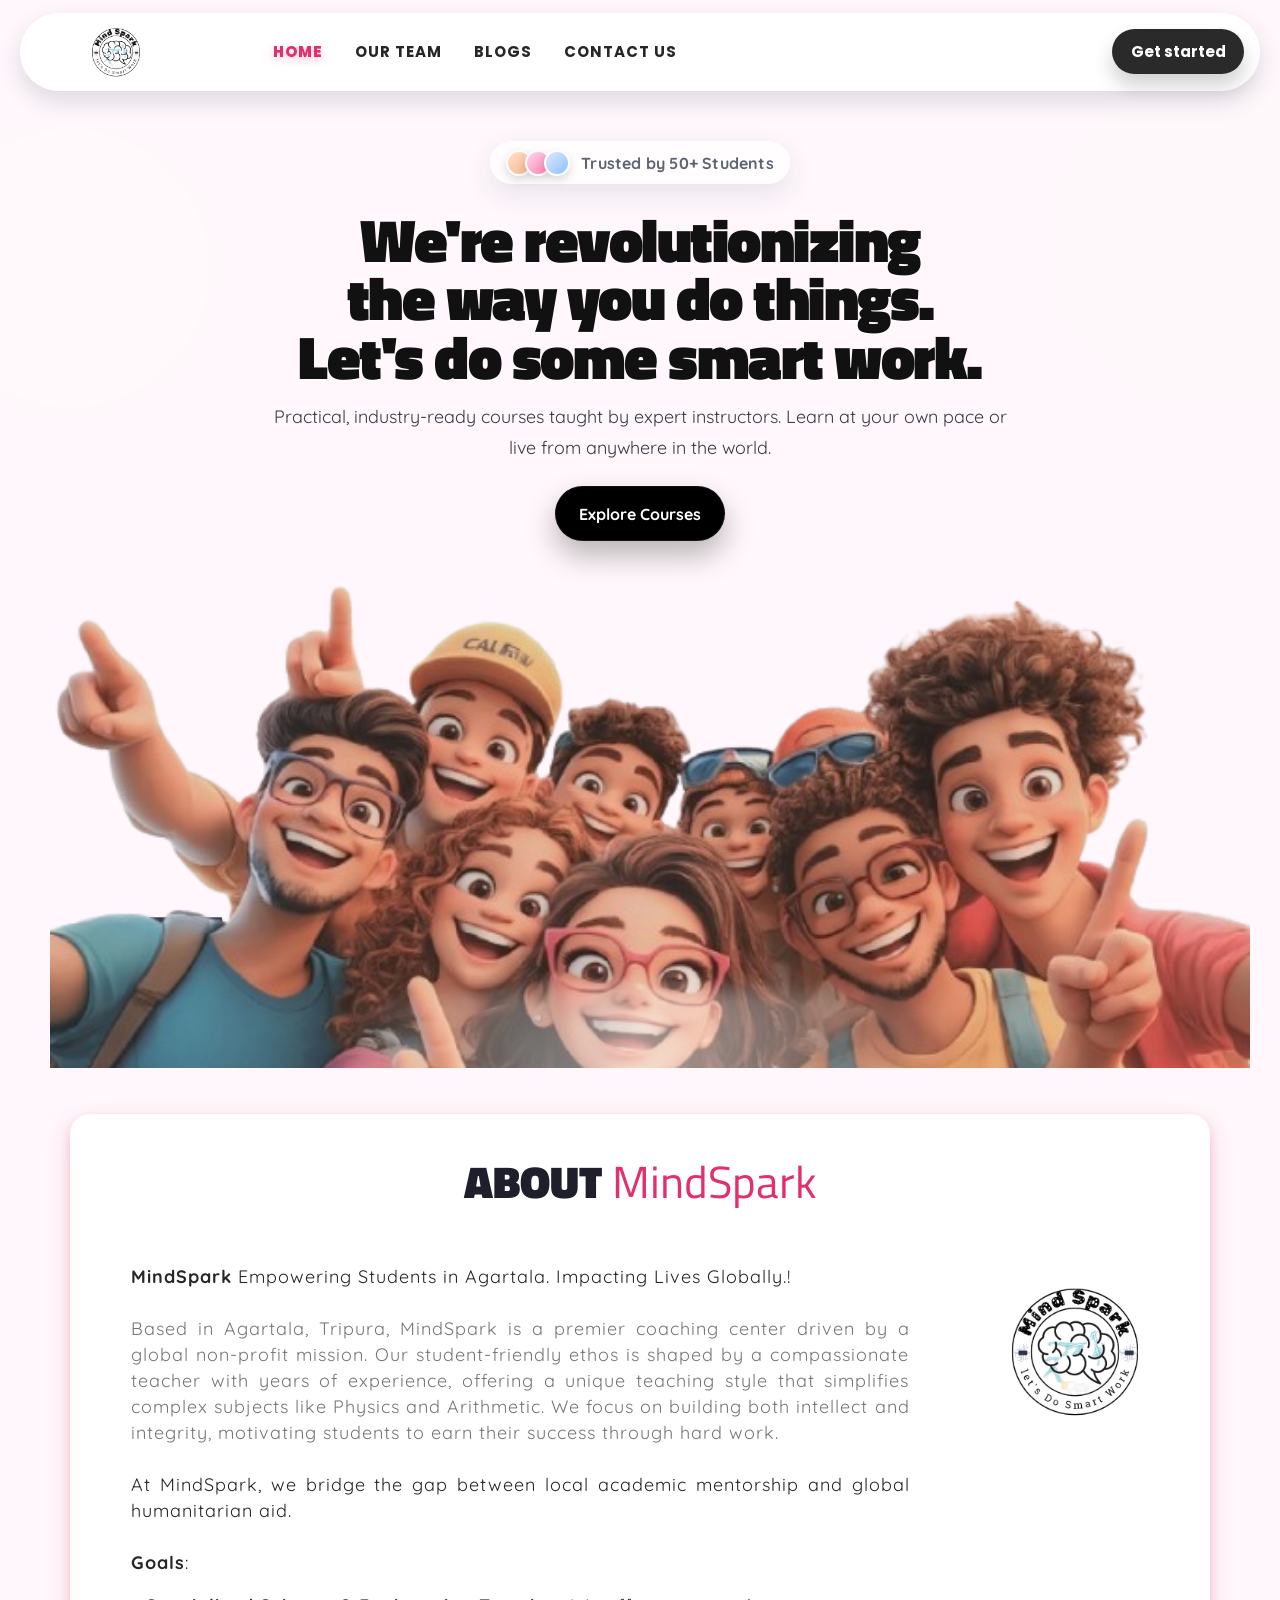
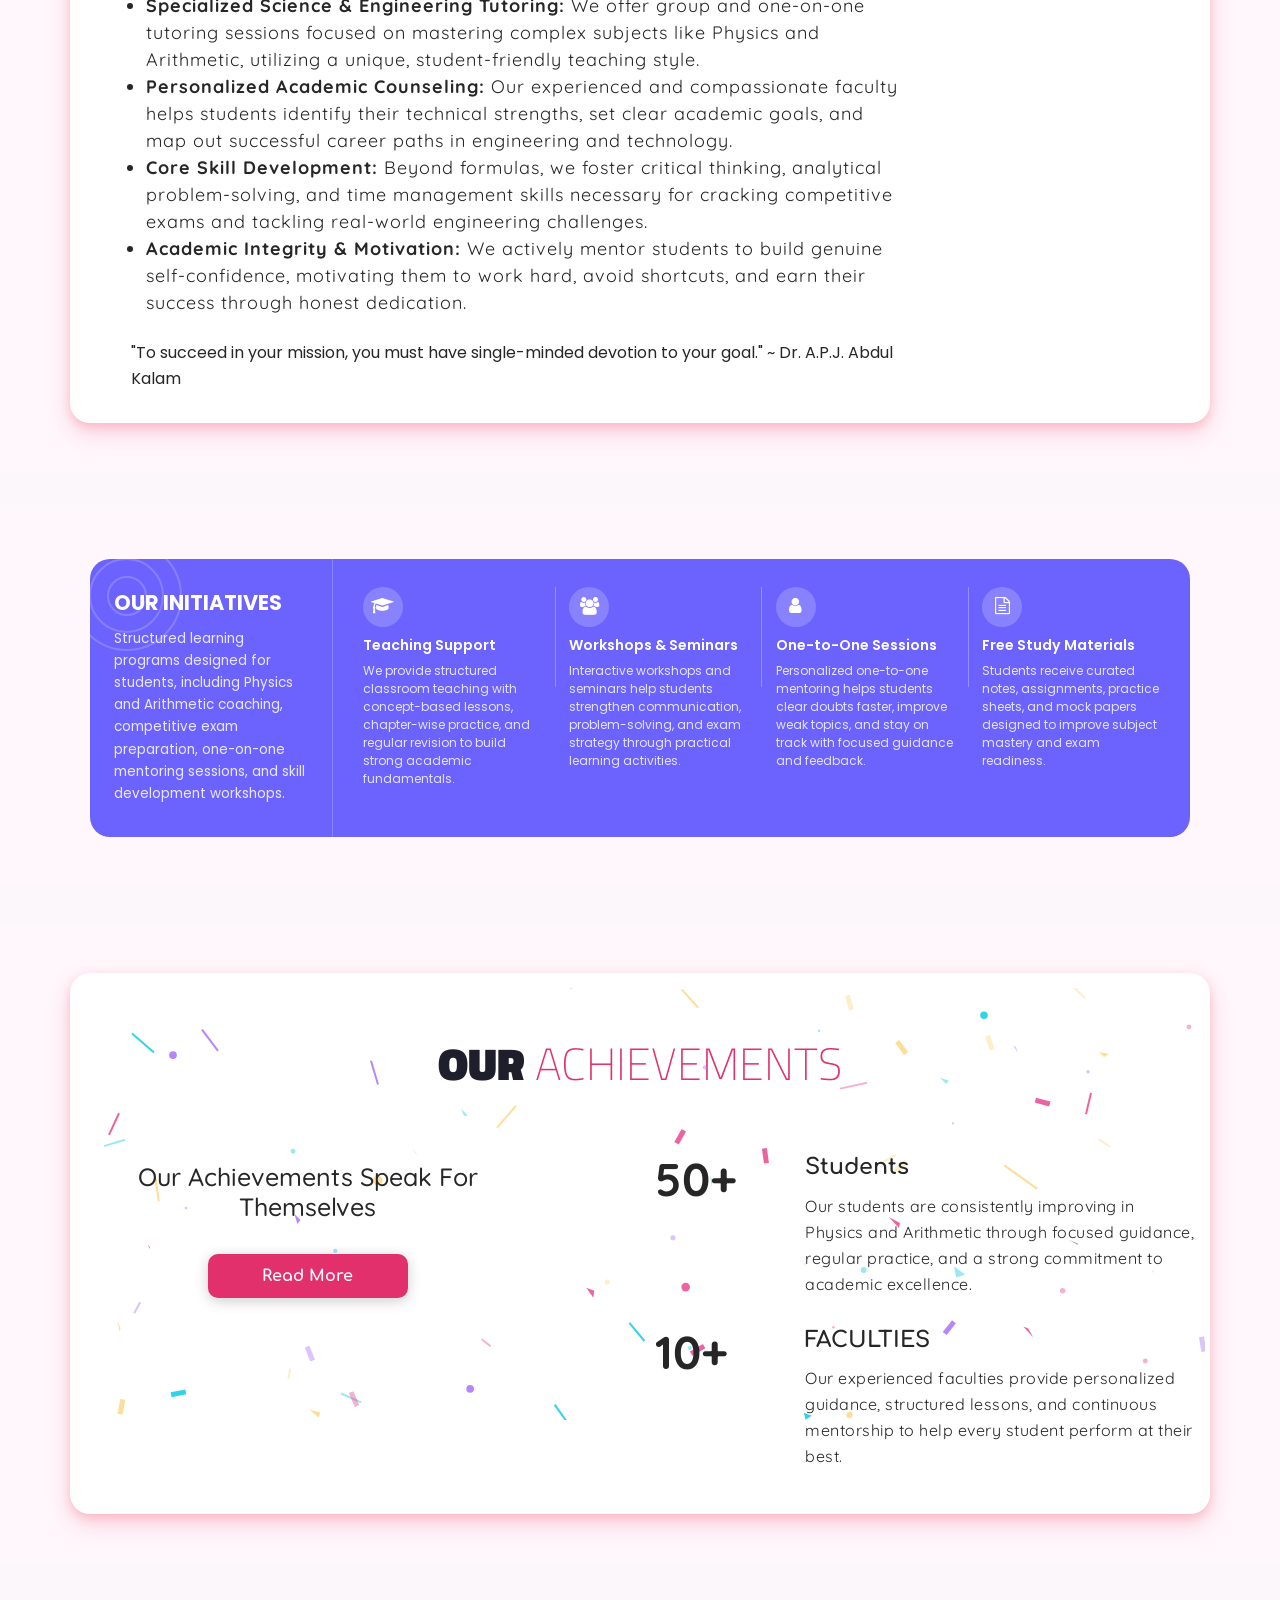
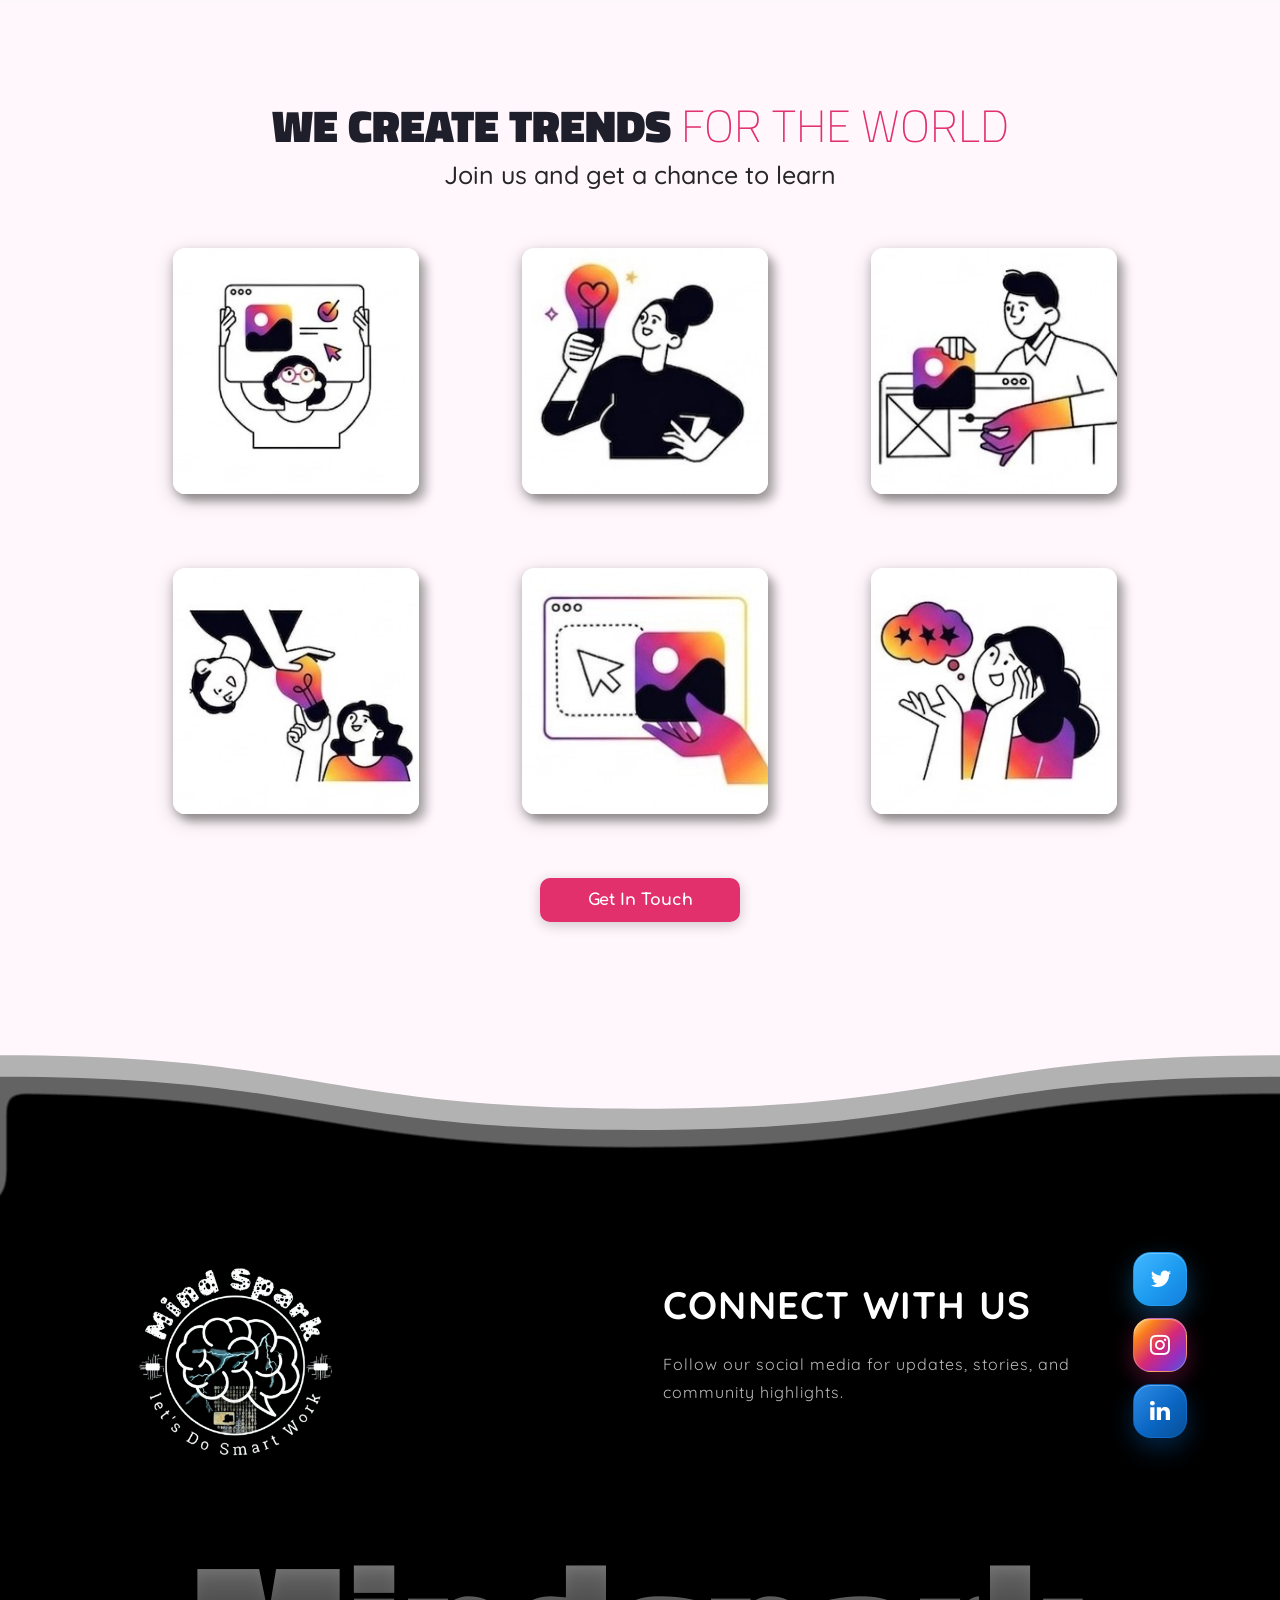
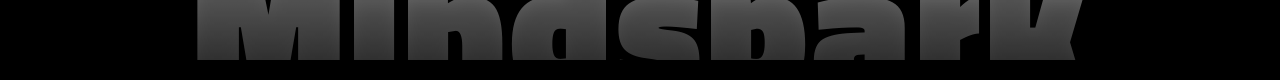
==== commit cc243191: "UI changes for review section" ====
--- a/index.html
+++ b/index.html
@@ -50,6 +50,7 @@
 	</div>
 	<!-- Header -->
 	<section class="hero-section hero-home" id="heroSection">
+		<div class="hero-wordmark" aria-hidden="true">MindSpark</div>
 		<div class="hero-shell">
 			<div class="hero-badge">
 				<span class="hero-avatars" aria-hidden="true">
--- a/css/style.css
+++ b/css/style.css
@@ -2102,6 +2102,34 @@
 
 /* Hero section */
 
+.hero-wordmark {
+	position: absolute;
+	bottom: -0.08em;
+	left: 50%;
+	transform: translateX(-50%);
+	font-family: 'Titillium Web', sans-serif;
+	font-weight: 900;
+	font-size: clamp(90px, 17vw, 210px);
+	white-space: nowrap;
+	background: linear-gradient(to bottom, #1a1a2e 10%, rgba(26, 26, 46, 0) 100%);
+	-webkit-background-clip: text;
+	background-clip: text;
+	-webkit-text-fill-color: transparent;
+	pointer-events: none;
+	-webkit-user-select: none;
+	-ms-user-select: none;
+	user-select: none;
+	z-index: 0;
+	line-height: 1;
+	letter-spacing: -4px;
+}
+
+html[data-theme='dark'] .hero-wordmark {
+	background: linear-gradient(to bottom, rgba(255, 255, 255, 0.55) 10%, rgba(255, 255, 255, 0) 100%);
+	-webkit-background-clip: text;
+	background-clip: text;
+}
+
 .hero-section {
 	position: relative;
 	overflow: hidden;
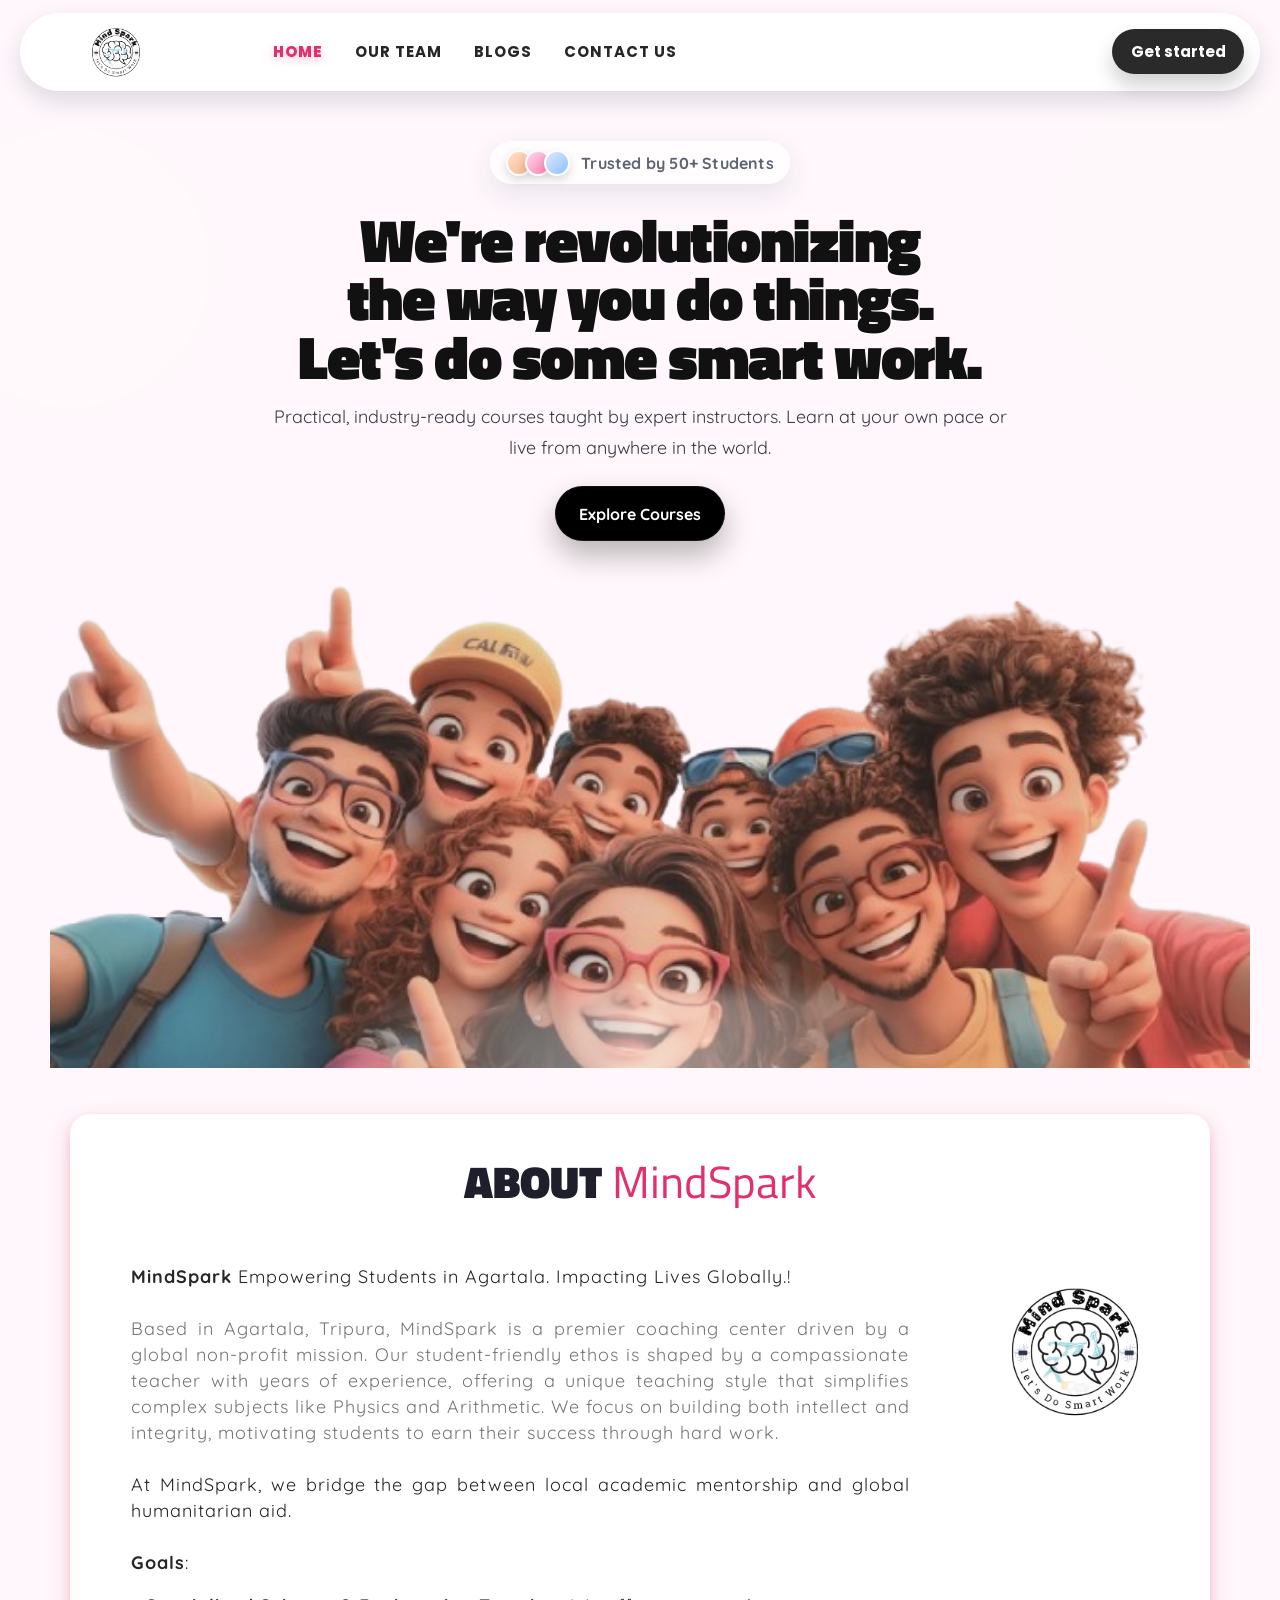
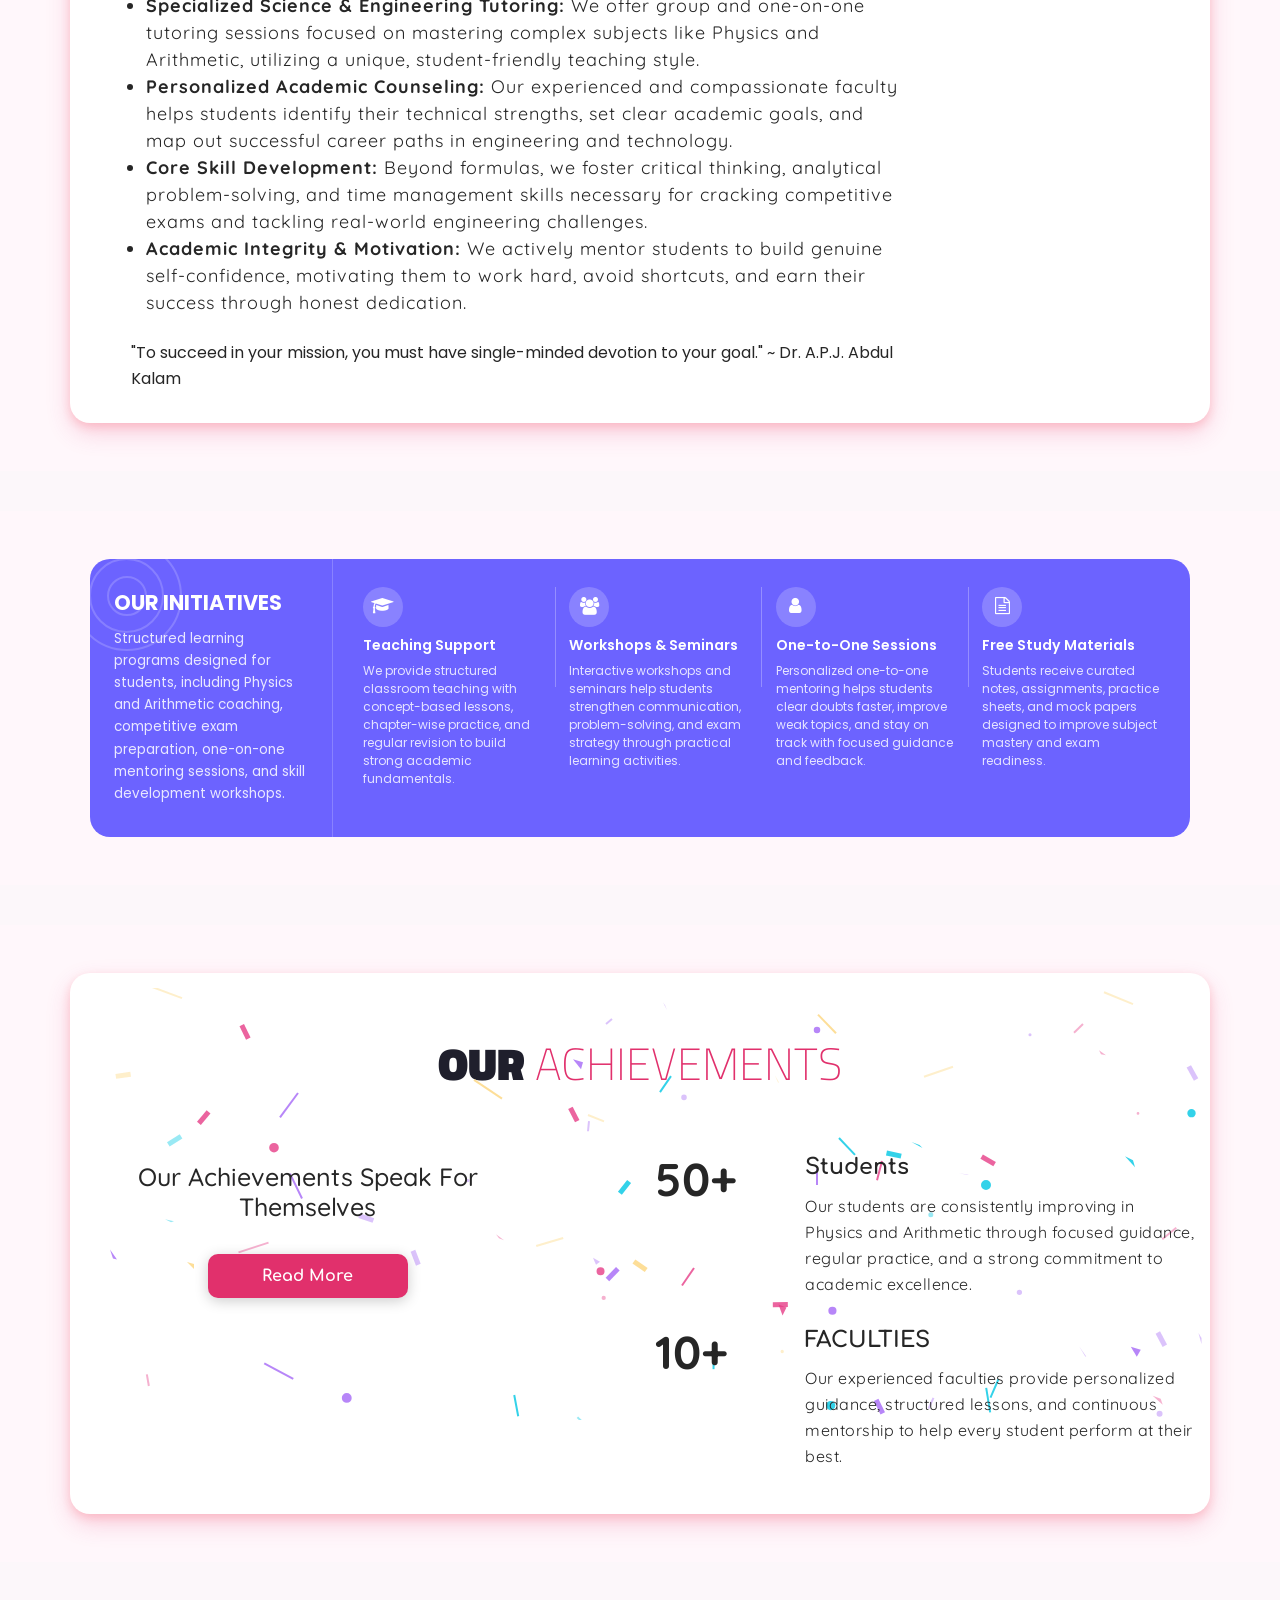
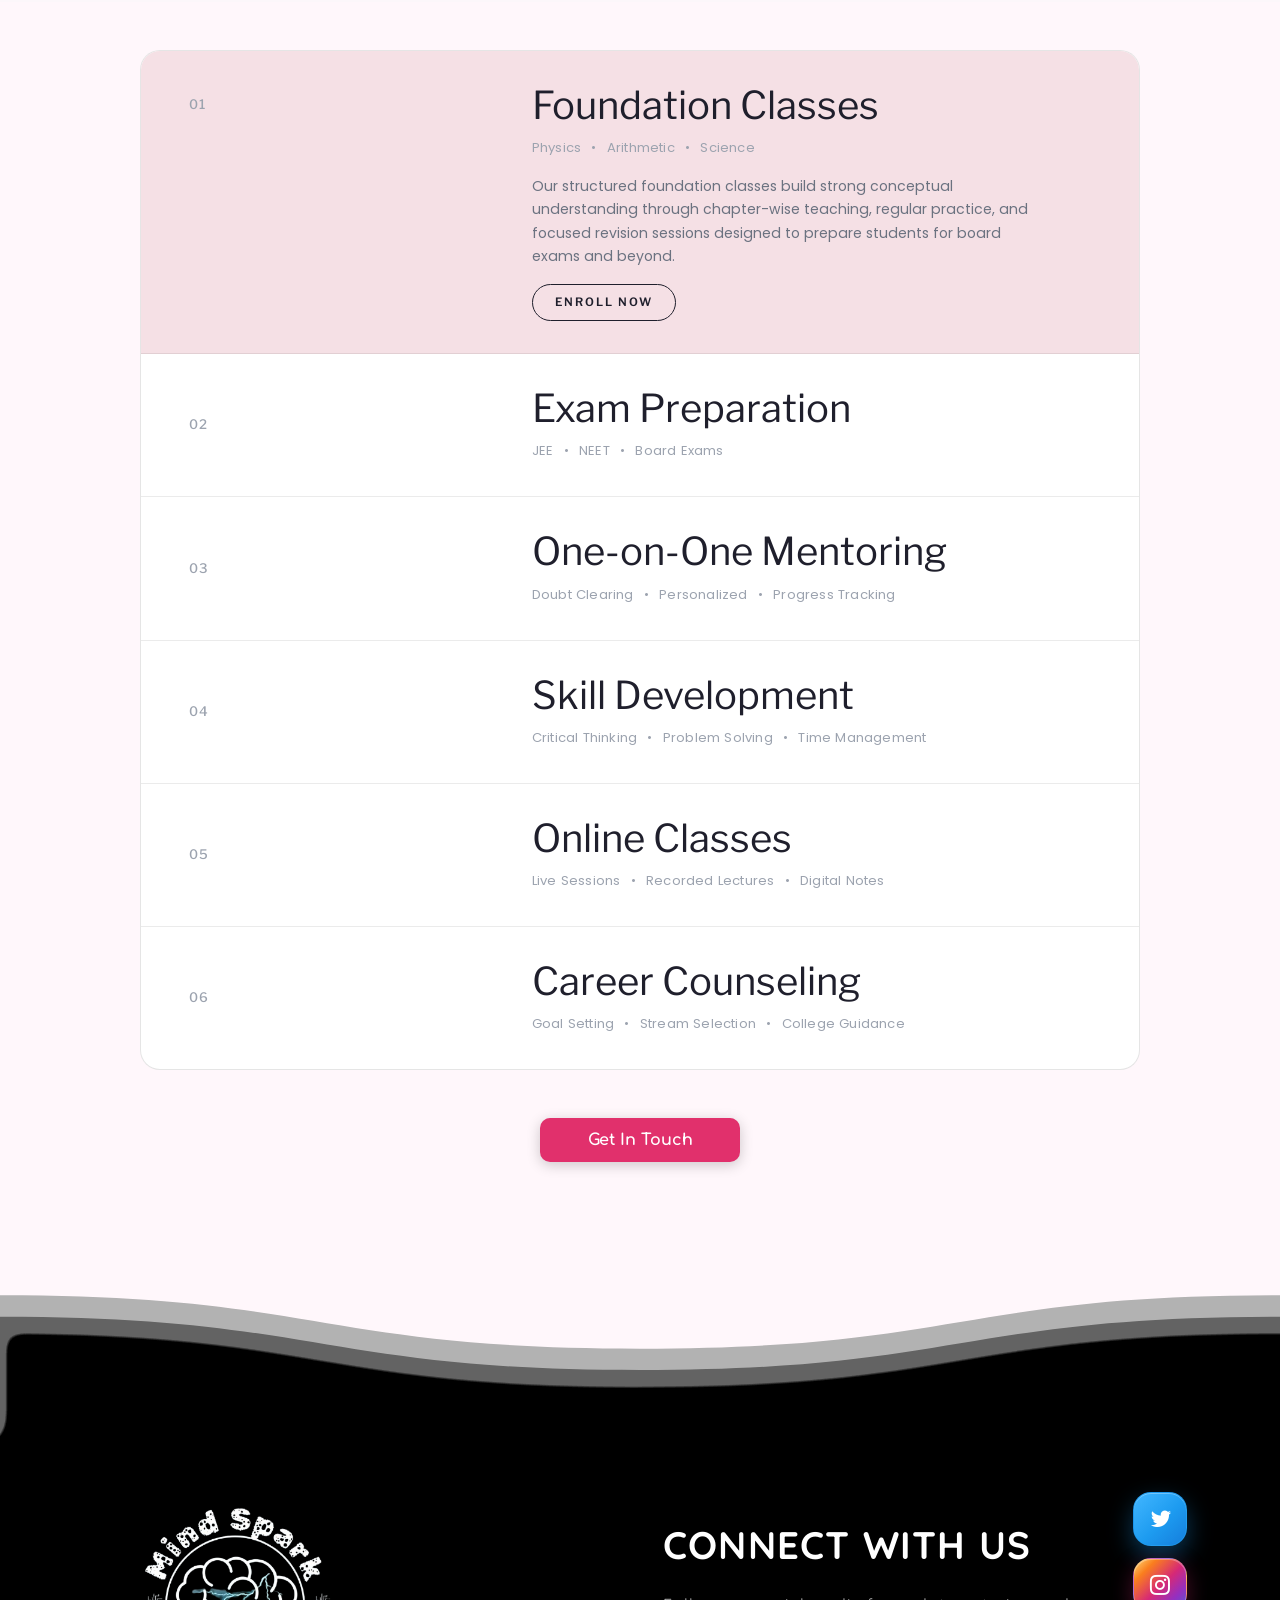
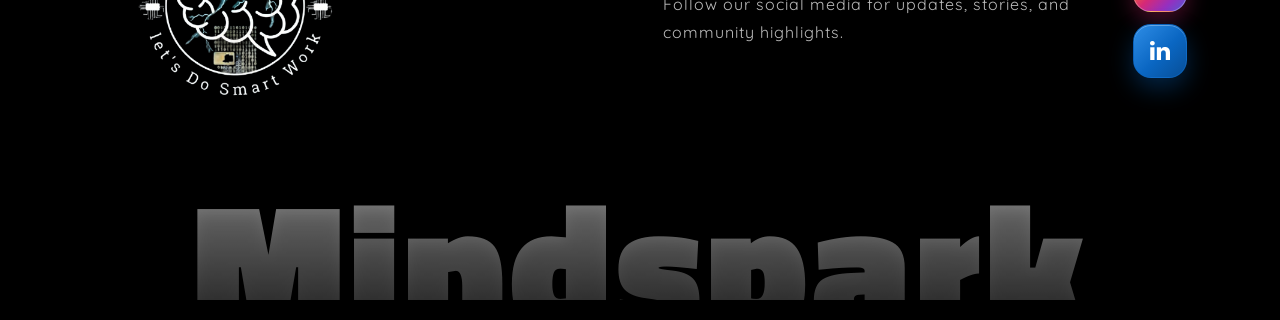
==== commit 440cd2a8: "UI changes for work section" ====
--- a/index.html
+++ b/index.html
@@ -231,21 +231,75 @@
 	</div>
 
 	<section class="newsection p-5" id="newsSection">
-		<h2 class="pt-5 pb-2 text-center fw-bold heading" style="font-family: 'Titillium Web', sans-serif; font-weight: 900;">
-			WE CREATE TRENDS <span class="clr-theme fw-100">FOR THE WORLD </span>
-		</h2>
-		<h3 class="mb-5 text-center join-us">Join us and get a chance to learn</h3>
-
-		<div class="feature-cards scroll-feature-cards" id="trends-top">
-		</div>
-
-		<div class="feature-cards scroll-feature-cards" id="trends-bottom">
+		<div class="services-list-wrapper">
+			<div class="service-row active">
+				<span class="service-num">01</span>
+				<div class="service-content">
+					<h3 class="service-title">Foundation Classes</h3>
+					<p class="service-tags">Physics <span class="service-dot">•</span> Arithmetic <span class="service-dot">•</span> Science</p>
+					<p class="service-desc">Our structured foundation classes build strong conceptual understanding through chapter-wise teaching, regular practice, and focused revision sessions designed to prepare students for board exams and beyond.</p>
+					<a href="contactUs.html" class="service-cta">ENROLL NOW</a>
+				</div>
+			</div>
+			<div class="service-row">
+				<span class="service-num">02</span>
+				<div class="service-content">
+					<h3 class="service-title">Exam Preparation</h3>
+					<p class="service-tags">JEE <span class="service-dot">•</span> NEET <span class="service-dot">•</span> Board Exams</p>
+					<p class="service-desc">Targeted coaching for competitive and board examinations with mock test series, performance analysis, and exam-focused strategies to help students achieve their best scores.</p>
+					<a href="contactUs.html" class="service-cta">ENROLL NOW</a>
+				</div>
+			</div>
+			<div class="service-row">
+				<span class="service-num">03</span>
+				<div class="service-content">
+					<h3 class="service-title">One-on-One Mentoring</h3>
+					<p class="service-tags">Doubt Clearing <span class="service-dot">•</span> Personalized <span class="service-dot">•</span> Progress Tracking</p>
+					<p class="service-desc">Personalized one-to-one sessions where students receive undivided attention, targeted doubt resolution, and customized study plans aligned with their individual pace and goals.</p>
+					<a href="contactUs.html" class="service-cta">ENROLL NOW</a>
+				</div>
+			</div>
+			<div class="service-row">
+				<span class="service-num">04</span>
+				<div class="service-content">
+					<h3 class="service-title">Skill Development</h3>
+					<p class="service-tags">Critical Thinking <span class="service-dot">•</span> Problem Solving <span class="service-dot">•</span> Time Management</p>
+					<p class="service-desc">Beyond academics, we nurture essential life skills — analytical thinking, disciplined time management, and a growth mindset that prepares students for real-world challenges.</p>
+					<a href="contactUs.html" class="service-cta">ENROLL NOW</a>
+				</div>
+			</div>
+			<div class="service-row">
+				<span class="service-num">05</span>
+				<div class="service-content">
+					<h3 class="service-title">Online Classes</h3>
+					<p class="service-tags">Live Sessions <span class="service-dot">•</span> Recorded Lectures <span class="service-dot">•</span> Digital Notes</p>
+					<p class="service-desc">Flexible online learning options let students attend live interactive sessions or revisit recorded lectures at their own pace, supported by downloadable notes and digital practice materials.</p>
+					<a href="contactUs.html" class="service-cta">ENROLL NOW</a>
+				</div>
+			</div>
+			<div class="service-row">
+				<span class="service-num">06</span>
+				<div class="service-content">
+					<h3 class="service-title">Career Counseling</h3>
+					<p class="service-tags">Goal Setting <span class="service-dot">•</span> Stream Selection <span class="service-dot">•</span> College Guidance</p>
+					<p class="service-desc">Expert guidance to help students identify the right academic stream, set career goals, and navigate college admissions — empowering informed decisions for a confident future.</p>
+					<a href="contactUs.html" class="service-cta">LEARN MORE</a>
+				</div>
+			</div>
 		</div>
 
 		<a href="contactUs.html" class="center-btn-settings btn btn-lg mt-5">Get In Touch</a>
 	</section>
 
 	<script src="./scripts/app.js"></script>
+	<script>
+		document.querySelectorAll('.service-row').forEach(function(row) {
+			row.addEventListener('click', function() {
+				document.querySelectorAll('.service-row').forEach(function(r) { r.classList.remove('active'); });
+				row.classList.add('active');
+			});
+		});
+	</script>
 
 	<script async src="https://www.googletagmanager.com/gtag/js?id=UA-164715490-1"></script>
 	<script>
--- a/css/style.css
+++ b/css/style.css
@@ -1292,20 +1292,139 @@
 	display: none;
 }
 
-/*----Feature Cards Section -------*/
-.feature-cards {
-	max-width: 1140px;
+/*----Services Accordion List-------*/
+.services-list-wrapper {
+	max-width: 1000px;
 	margin: 0 auto;
+	border: 1px solid rgba(0, 0, 0, 0.1);
+	border-radius: 20px;
+	overflow: hidden;
+	background: var(--bg2-color);
+}
+
+.service-row {
 	display: -webkit-box;
 	display: -ms-flexbox;
 	display: flex;
-	-webkit-box-pack: space-evenly;
-	-ms-flex-pack: space-evenly;
-	justify-content: space-evenly;
 	-webkit-box-align: center;
 	-ms-flex-align: center;
 	align-items: center;
-	margin-bottom: 4rem;
+	padding: 32px 48px;
+	border-bottom: 1px solid rgba(0, 0, 0, 0.08);
+	cursor: pointer;
+	-webkit-transition: background 0.3s ease;
+	-o-transition: background 0.3s ease;
+	transition: background 0.3s ease;
+}
+
+.service-row.active {
+	-webkit-box-align: start;
+	-ms-flex-align: start;
+	align-items: flex-start;
+}
+
+.service-row:last-child {
+	border-bottom: none;
+}
+
+.service-row.active {
+	background: #f5e0e5;
+}
+
+.service-row.active .service-num {
+	padding-top: 12px;
+}
+
+html[data-theme='dark'] .service-row.active {
+	background: rgba(225, 48, 108, 0.1);
+}
+
+.service-num {
+	-webkit-box-flex: 0;
+	-ms-flex: 0 0 38%;
+	flex: 0 0 38%;
+	font-family: 'Libre Franklin', sans-serif;
+	font-size: 0.82rem;
+	font-weight: 500;
+	color: #9ca3af;
+	letter-spacing: 0.5px;
+}
+
+.service-content {
+	-webkit-box-flex: 1;
+	-ms-flex: 1;
+	flex: 1;
+}
+
+.service-title {
+	font-family: 'Libre Franklin', sans-serif;
+	font-size: clamp(1.6rem, 3vw, 2.4rem);
+	font-weight: 400;
+	color: var(--heading-clr);
+	margin: 0 0 8px;
+	line-height: 1.15;
+}
+
+.service-tags {
+	font-size: 0.82rem;
+	color: #9ca3af;
+	margin: 0;
+	letter-spacing: 0.2px;
+}
+
+.service-dot {
+	margin: 0 6px;
+}
+
+.service-desc {
+	font-size: 0.88rem;
+	color: #6b7280;
+	line-height: 1.65;
+	margin: 14px 0 16px;
+	display: none;
+	max-width: 520px;
+}
+
+.service-row.active .service-desc {
+	display: block;
+}
+
+.service-cta {
+	display: none;
+	font-family: 'Libre Franklin', sans-serif;
+	font-size: 0.72rem;
+	font-weight: 600;
+	letter-spacing: 2px;
+	color: var(--heading-clr);
+	border: 1px solid var(--heading-clr);
+	border-radius: 999px;
+	padding: 9px 22px;
+	text-decoration: none;
+	-webkit-transition: all 0.2s ease;
+	-o-transition: all 0.2s ease;
+	transition: all 0.2s ease;
+}
+
+.service-cta:hover {
+	background: var(--heading-clr);
+	color: #fff;
+	text-decoration: none;
+}
+
+.service-row.active .service-cta {
+	display: inline-block;
+}
+
+@media only screen and (max-width: 600px) {
+	.service-row {
+		padding: 20px 20px;
+	}
+
+	.service-num {
+		-webkit-box-flex: 0;
+		-ms-flex: 0 0 50px;
+		flex: 0 0 50px;
+	}
 }
 
 @media only screen and (max-width: 872px) {
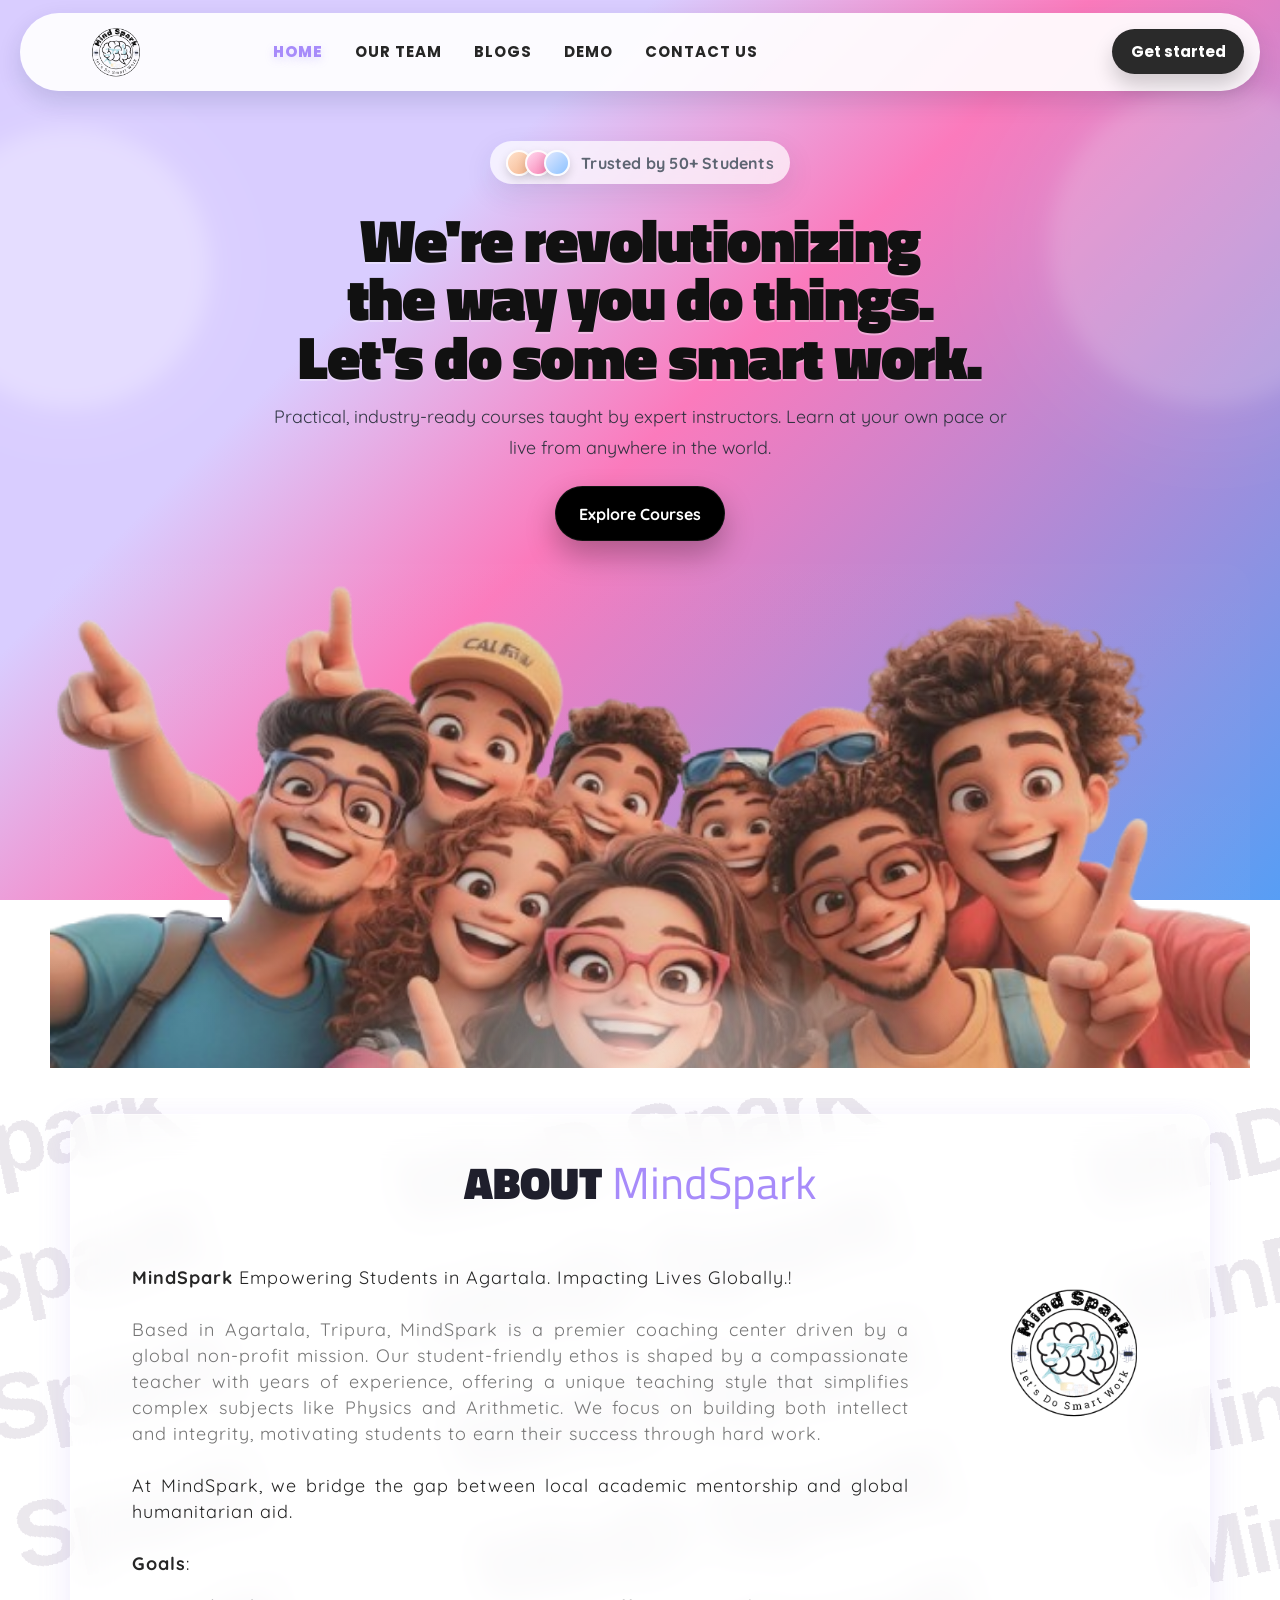
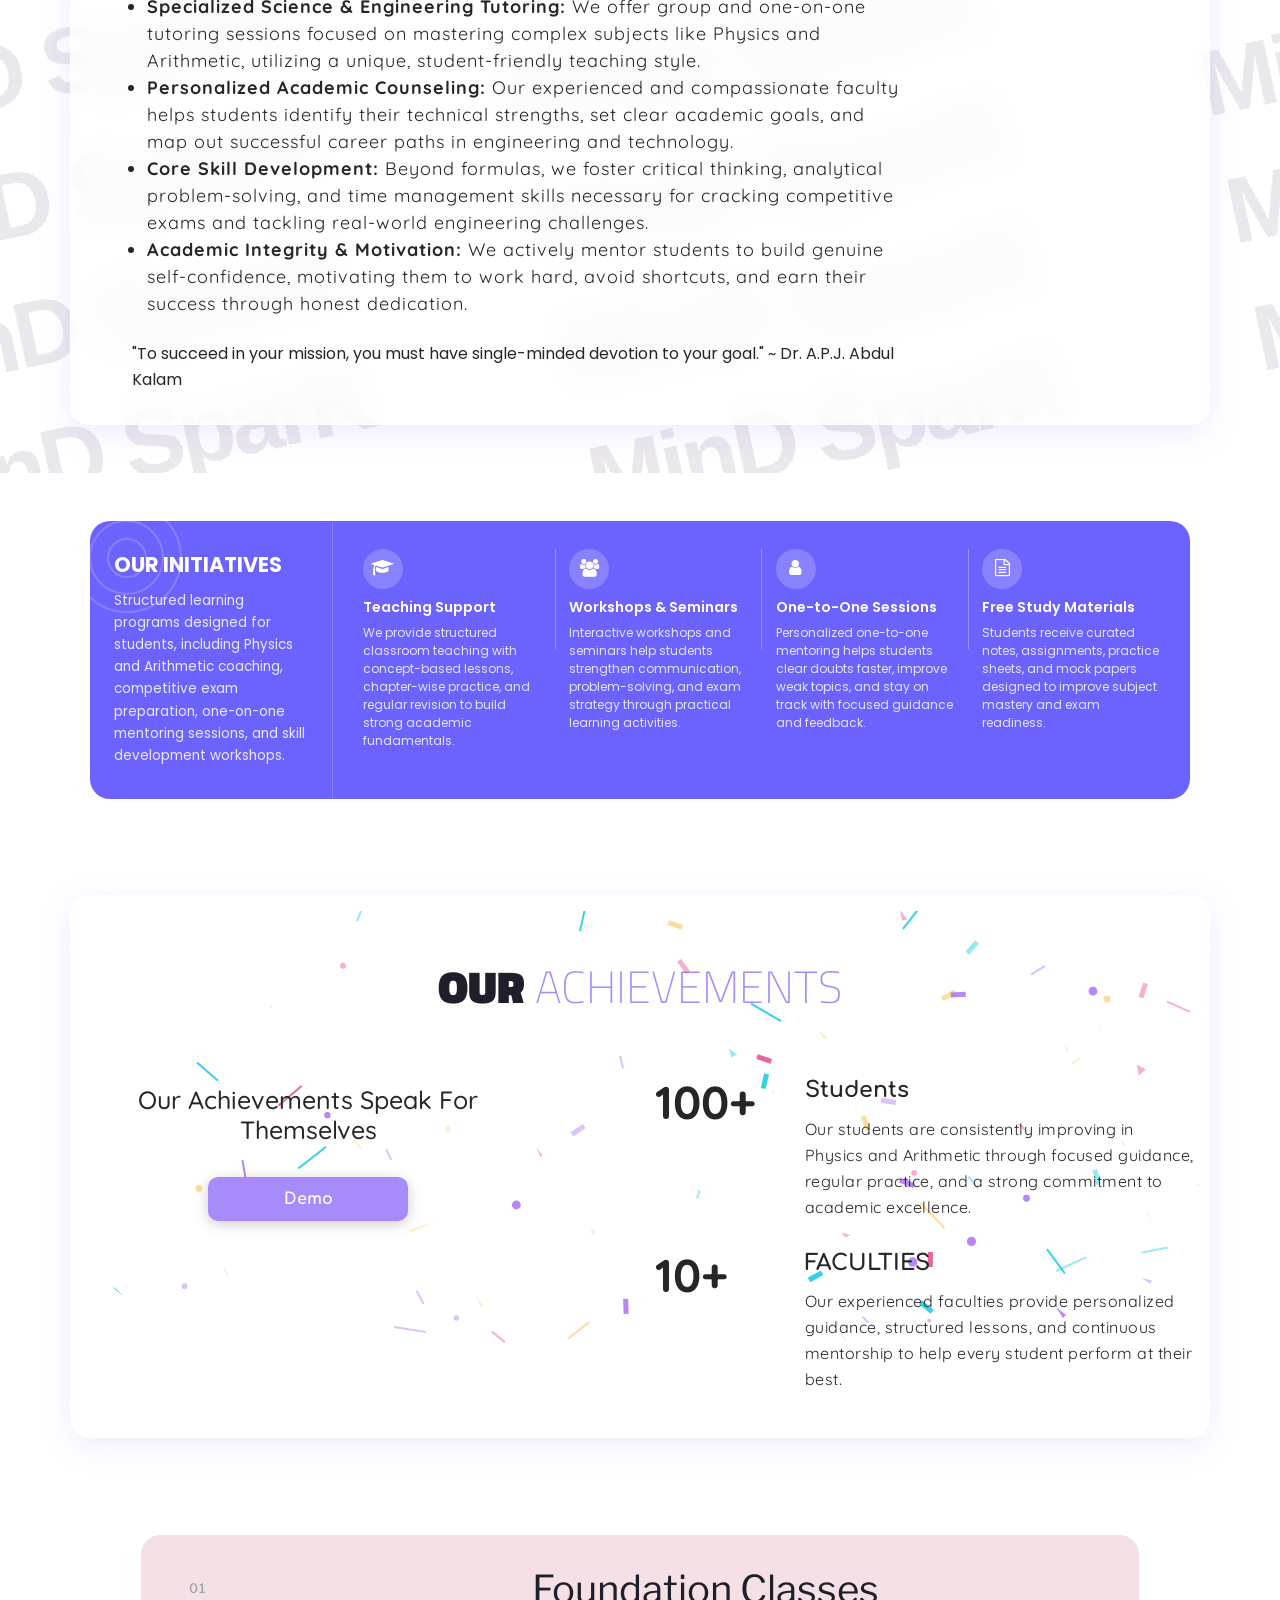
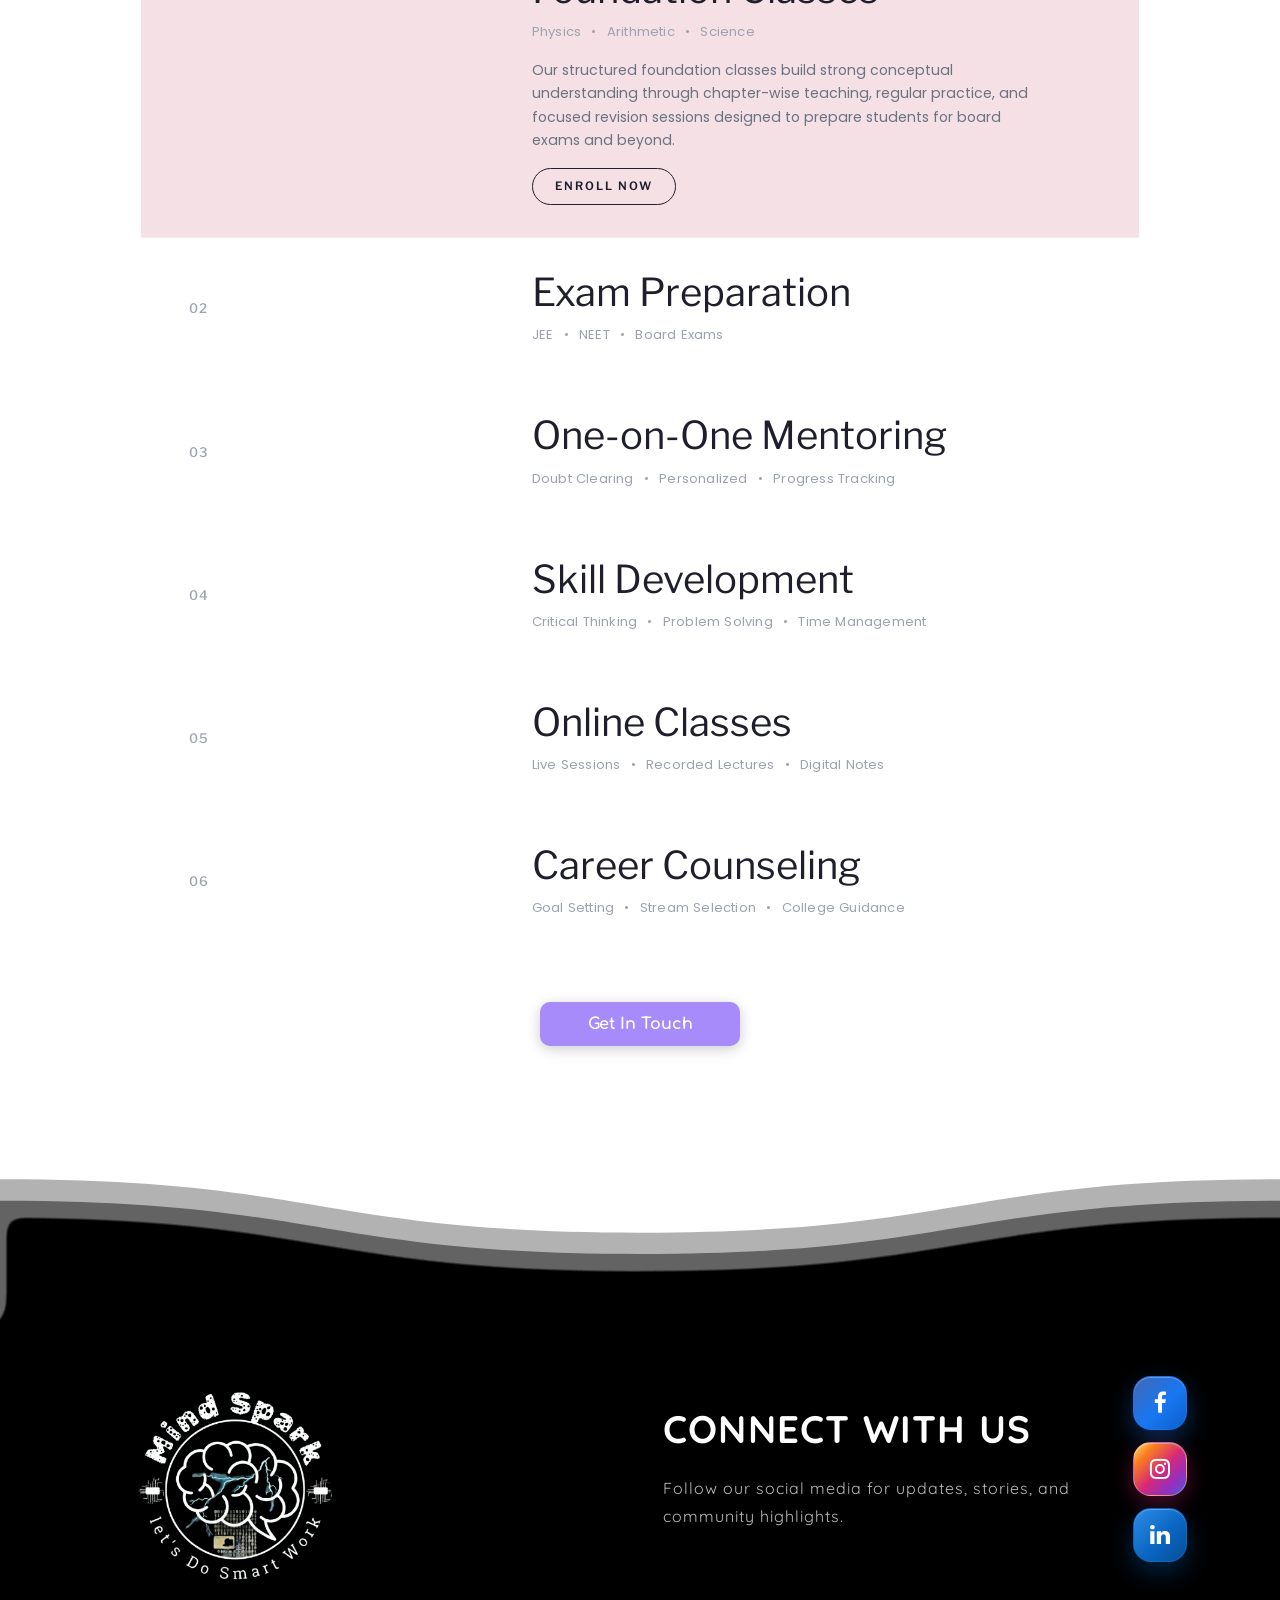
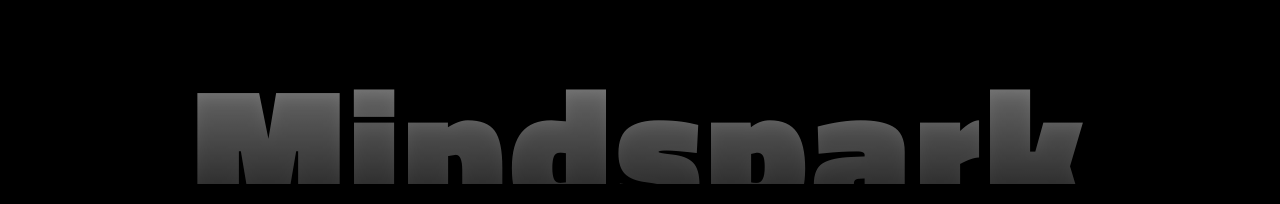
==== commit 15d2a587: "Added changes for demo" ====
--- a/index.html
+++ b/index.html
@@ -190,7 +190,7 @@
 			<div class="row for-Scroll-Achievements">
 				<div class="col-lg-5">
 					<h3 class="text-center p-4 pb-4 achieve-content">Our Achievements Speak For Themselves</h3>
-					<a href="achievements.html" class="center-btn-settings btn btn-lg mt-2">Read More</a>
+					<a href="achievement.html" class="center-btn-settings btn btn-lg mt-2">Demo</a>
 
 					<br />
 				</div>
@@ -198,7 +198,7 @@
 				<div class="col-lg-6 pt-3">
 					<div class="counter-item">
 						<div class="ci-number count">
-							50+
+							100+
 						</div>
 						<div class="ci-text">
 							<h4>Students</h4>
--- a/css/style.css
+++ b/css/style.css
@@ -8,58 +8,63 @@
 	margin: 0;
 	padding: 0;
 	scroll-behavior: smooth;
-	--theme-color: #e1306c;
+	 background: linear-gradient(135deg, #d9cdff 30%, #fb7abc 50%, #579ef5 100%); 
+	/* background: linear-gradient(135deg, #b3e9f6 30%, #56b5cd 50%, #006984 100%); */
+	background-attachment: fixed;
+	--theme-color: #a78bfa;
 	--bg1-color: #fff7fb;
 	--font-color: #262626;
 	--bg2-color: #fff;
 	--shadow-color: #1a1a22;
 	--footer-bg: #000;
 	--footer-clr: #c4c4c4;
-	--topBtn-bg: #e1306c;
+	--topBtn-bg: #a78bfa;
 	--lgt-white: #f8f8f8;
 	--heading-clr: #1f1f2c;
-	--eventcard: 6px 10px 22px rgba(225, 48, 108, 0.25);
+	--eventcard: 6px 10px 22px rgba(167, 139, 250, 0.2);
 	--box-clr: #fff;
 	--wave1-bg: #636363;
 	--wave2-bg: #b2b2b2;
 	--bg-image: url('../assets/Images/logo/logo_for_boilerplate_1.png');
 	--logo-image: url('../assets/Images/logo/Logo1.png');
-	--box-shadow: 0 10px 24px rgba(225, 48, 108, 0.2), 0 4px 10px rgba(253, 29, 29, 0.16);
-	--btn-shadow: 0 8px 16px rgba(225, 48, 108, 0.35);
+	--box-shadow: 0 10px 24px rgba(167, 139, 250, 0.18), 0 4px 10px rgba(196, 181, 253, 0.14);
+	--btn-shadow: 0 8px 16px rgba(167, 139, 250, 0.32);
 	--nav-bar: #fff;
-	--nav-color: #e1306c;
+	--nav-color: #a78bfa;
 	--nav-clr: #262626;
-	--txt-shadow: 0px 3px 8px rgba(225, 48, 108, 0.28);
+	--txt-shadow: 0px 3px 8px rgba(167, 139, 250, 0.28);
 	--navbar-toggle: url("data:image/svg+xml;charset=utf8,%3Csvg viewBox='0 0 32 32' xmlns='http://www.w3.org/2000/svg'%3E%3Cpath stroke='rgba(0,0,0,1)' stroke-width='2' stroke-linecap='round' stroke-miterlimit='10' d='M4 8h24M4 16h24M4 24h24'/%3E%3C/svg%3E");
 	--btn-text: #fff;
 	--btn-hover: none;
 }
 
 html[data-theme='dark'] {
-	--theme-color: #ff4f8b;
+	background: #0f0f14;
+	background-attachment: fixed;
+	--theme-color: #c4b5fd;
 	--bg1-color: #0f0f14;
 	--font-color: #f5f5f7;
 	--bg2-color: #181824;
 	--shadow-color: #101018;
 	--footer-bg: #000;
 	--footer-clr: #fff;
-	--topBtn-bg: #ff4f8b;
+	--topBtn-bg: #c4b5fd;
 	--heading-clr: #e4e6eb;
-	--eventcard: 0 10px 25px rgba(255, 79, 139, 0.22);
+	--eventcard: 0 10px 25px rgba(196, 181, 253, 0.2);
 	--box-clr: #161620;
 	--wave1-bg: #686868;
 	--wave2-bg: #b2b2b2;
 	--bg-image: url('../assets/Images/logo/logo_for_boilerplate_1.png');
 	--logo-image: url('../assets/Images/logo/Logo2.png');
 	--box-shadow: 0 5px 16px rgba(0, 0, 0, 0.36);
-	--btn-shadow: 0 5px 18px rgba(255, 79, 139, 0.3);
+	--btn-shadow: 0 5px 18px rgba(167, 139, 250, 0.28);
 	--nav-bar: #111118;
-	--nav-color: #ff4f8b;
+	--nav-color: #c4b5fd;
 	--nav-clr: #f5f5f7;
-	--txt-shadow: 0px 3px 8px rgba(255, 79, 139, 0.32);
+	--txt-shadow: 0px 3px 8px rgba(167, 139, 250, 0.3);
 	--navbar-toggle: url("data:image/svg+xml;charset=utf8,%3Csvg viewBox='0 0 32 32' xmlns='http://www.w3.org/2000/svg'%3E%3Cpath stroke='rgba(255,255,255, 1)' stroke-width='2' stroke-linecap='round' stroke-miterlimit='10' d='M4 8h24M4 16h24M4 24h24'/%3E%3C/svg%3E");
 	--btn-text: #fff;
-	--btn-hover: #f8dce7;
+	--btn-hover: #f3e8ff;
 }
 
 html[data-theme='dark'] .img-logo {
@@ -71,7 +76,7 @@
 	font-family: 'Poppins', 'Segoe UI', Arial, sans-serif;
 	-webkit-font-smoothing: antialiased;
 	padding-top: 50px;
-	background-color: var(--bg1-color);
+	background: transparent;
 	margin: 0;
 	padding: 0;
 }
@@ -168,17 +173,48 @@
 	font-weight: 400;
 }
 .bg-lgt-grey {
-	background-color: var(--bg2-color) !important;
+	background: transparent !important;
 }
 .bg-lgt-wt {
 	background-color: var(--lgt-white);
 }
 .newsection {
-	background-color: var(--bg1-color) !important;
+	background: transparent !important;
 	padding: 1rem;
 }
 #aboutSection {
 	margin-top: 30px;
+	position: relative;
+	overflow: hidden;
+}
+
+#aboutSection::before {
+	content: '';
+	position: absolute;
+	inset: -15%;
+	background-image: url("data:image/svg+xml,%3Csvg xmlns='http://www.w3.org/2000/svg' width='680' height='130'%3E%3Ctext x='0' y='100' font-family='Arial Black%2C Arial%2C sans-serif' font-size='92' font-weight='900' fill='rgba(30%2C0%2C60%2C0.09)' letter-spacing='-4'%3EMinD SparK%3C/text%3E%3C/svg%3E");
+	background-repeat: repeat;
+	background-size: 680px 130px;
+	pointer-events: none;
+	z-index: 0;
+	transform: rotate(-12deg);
+	-webkit-animation: mindspark-scroll 10s linear infinite;
+	animation: mindspark-scroll 10s linear infinite;
+}
+
+@-webkit-keyframes mindspark-scroll {
+	from { background-position: 0 0; }
+	to   { background-position: -680px 0; }
+}
+
+@keyframes mindspark-scroll {
+	from { background-position: 0 0; }
+	to   { background-position: -680px 0; }
+}
+
+#aboutSection .container.myDiv {
+	position: relative;
+	z-index: 1;
 }
 
 .fs-17px {
@@ -514,13 +550,7 @@
 Parallax section
 -------------------*/
 .parallax1 {
-	background-image: url('https://www.gssoc.tech/images/0.jpg');
-	width: 100%;
-	height: 40px;
-	background-attachment: fixed;
-	background-position: center;
-	background-repeat: no-repeat;
-	background-size: cover;
+	display: none;
 }
 
 .parashadow {
@@ -834,6 +864,13 @@
 	text-transform: capitalize;
 	text-shadow: 0 5px 14px rgba(0, 0, 0, 0.14);
 	overflow-wrap: anywhere;
+	-webkit-transform: translateY(100%);
+	transform: translateY(100%);
+	-webkit-transition: -webkit-transform 1.4s cubic-bezier(0.22, 1, 0.36, 1);
+	transition: transform 1.4s cubic-bezier(0.22, 1, 0.36, 1);
+}
+
+.footer-wordmark-wrap.in-view .footer-wordmark {
 	-webkit-transform: translateY(26%);
 	transform: translateY(26%);
 }
@@ -894,6 +931,10 @@
 	content: '\f099';
 }
 
+.social-media a.fa-facebook::before {
+	content: '\f09a';
+}
+
 .social-media a.fa-instagram::before {
 	content: '\f16d';
 }
@@ -905,6 +946,13 @@
 a.fa-instagram,
 a.fa-github {
 	color: #fff;
+}
+
+a.fa-facebook {
+	color: #ffffff;
+	background: linear-gradient(135deg, #4267B2 0%, #1877F2 55%, #0d5fcc 100%);
+	border-color: rgba(24, 119, 242, 0.7);
+	box-shadow: 0 10px 24px rgba(24, 119, 242, 0.36), inset 0 1px 0 rgba(255, 255, 255, 0.3);
 }
 
 a.fa-twitter {
@@ -940,6 +988,12 @@
 }
 
 .fa-linkedin:hover {
+	color: #fff;
+	background: #000;
+	border-color: rgba(255, 255, 255, 0.5);
+}
+
+.fa-facebook:hover {
 	color: #fff;
 	background: #000;
 	border-color: rgba(255, 255, 255, 0.5);
@@ -1296,10 +1350,12 @@
 .services-list-wrapper {
 	max-width: 1000px;
 	margin: 0 auto;
-	border: 1px solid rgba(0, 0, 0, 0.1);
+	border: 1px solid rgba(255, 255, 255, 0.5);
 	border-radius: 20px;
 	overflow: hidden;
-	background: var(--bg2-color);
+	background: rgba(255, 255, 255, 0.62);
+	-webkit-backdrop-filter: blur(18px);
+	backdrop-filter: blur(18px);
 }
 
 .service-row {
@@ -1310,7 +1366,7 @@
 	-ms-flex-align: center;
 	align-items: center;
 	padding: 32px 48px;
-	border-bottom: 1px solid rgba(0, 0, 0, 0.08);
+	border-bottom: 1px solid rgba(255, 255, 255, 0.4);
 	cursor: pointer;
 	-webkit-transition: background 0.3s ease;
 	-o-transition: background 0.3s ease;
@@ -1989,6 +2045,9 @@
 
 	.footer-wordmark {
 		font-size: clamp(3.2rem, 20vw, 6.2rem);
+	}
+
+	.footer-wordmark-wrap.in-view .footer-wordmark {
 		-webkit-transform: translateY(24%);
 		transform: translateY(24%);
 	}
@@ -2015,6 +2074,9 @@
 	.footer-wordmark {
 		font-size: clamp(2.6rem, 18vw, 4.6rem);
 		letter-spacing: 0.01em;
+	}
+
+	.footer-wordmark-wrap.in-view .footer-wordmark {
 		-webkit-transform: translateY(22%);
 		transform: translateY(22%);
 	}
@@ -2188,10 +2250,13 @@
 	transition: all 1s;
 	border-radius: 20px;
 	cursor: pointer;
-	-webkit-box-shadow: var(--box-shadow);
-	box-shadow: var(--box-shadow);
+	-webkit-box-shadow: 0 8px 32px rgba(167, 139, 250, 0.18);
+	box-shadow: 0 8px 32px rgba(167, 139, 250, 0.18);
 	padding: 10px;
-	background-color: var(--bg2-color);
+	background: rgba(255, 255, 255, 0.62);
+	-webkit-backdrop-filter: blur(18px);
+	backdrop-filter: blur(18px);
+	border: 1px solid rgba(255, 255, 255, 0.5);
 }
 
 .spacing {
@@ -2204,10 +2269,13 @@
 	transition: all 1s;
 	border-radius: 20px;
 	cursor: pointer;
-	-webkit-box-shadow: var(--box-shadow);
-	box-shadow: var(--box-shadow);
+	-webkit-box-shadow: 0 8px 32px rgba(167, 139, 250, 0.18);
+	box-shadow: 0 8px 32px rgba(167, 139, 250, 0.18);
 	padding: 15px;
-	background-color: var(--bg2-color);
+	background: rgba(255, 255, 255, 0.62);
+	-webkit-backdrop-filter: blur(18px);
+	backdrop-filter: blur(18px);
+	border: 1px solid rgba(255, 255, 255, 0.5);
 }
 
 @media only screen and (max-width: 760px) {
@@ -2257,7 +2325,7 @@
 	align-items: flex-start;
 	justify-content: center;
 	padding: 7.8rem 0 0;
-	background: var(--bg1-color);
+	background: transparent;
 	background-position: center center;
 	background-repeat: no-repeat;
 	background-size: cover;
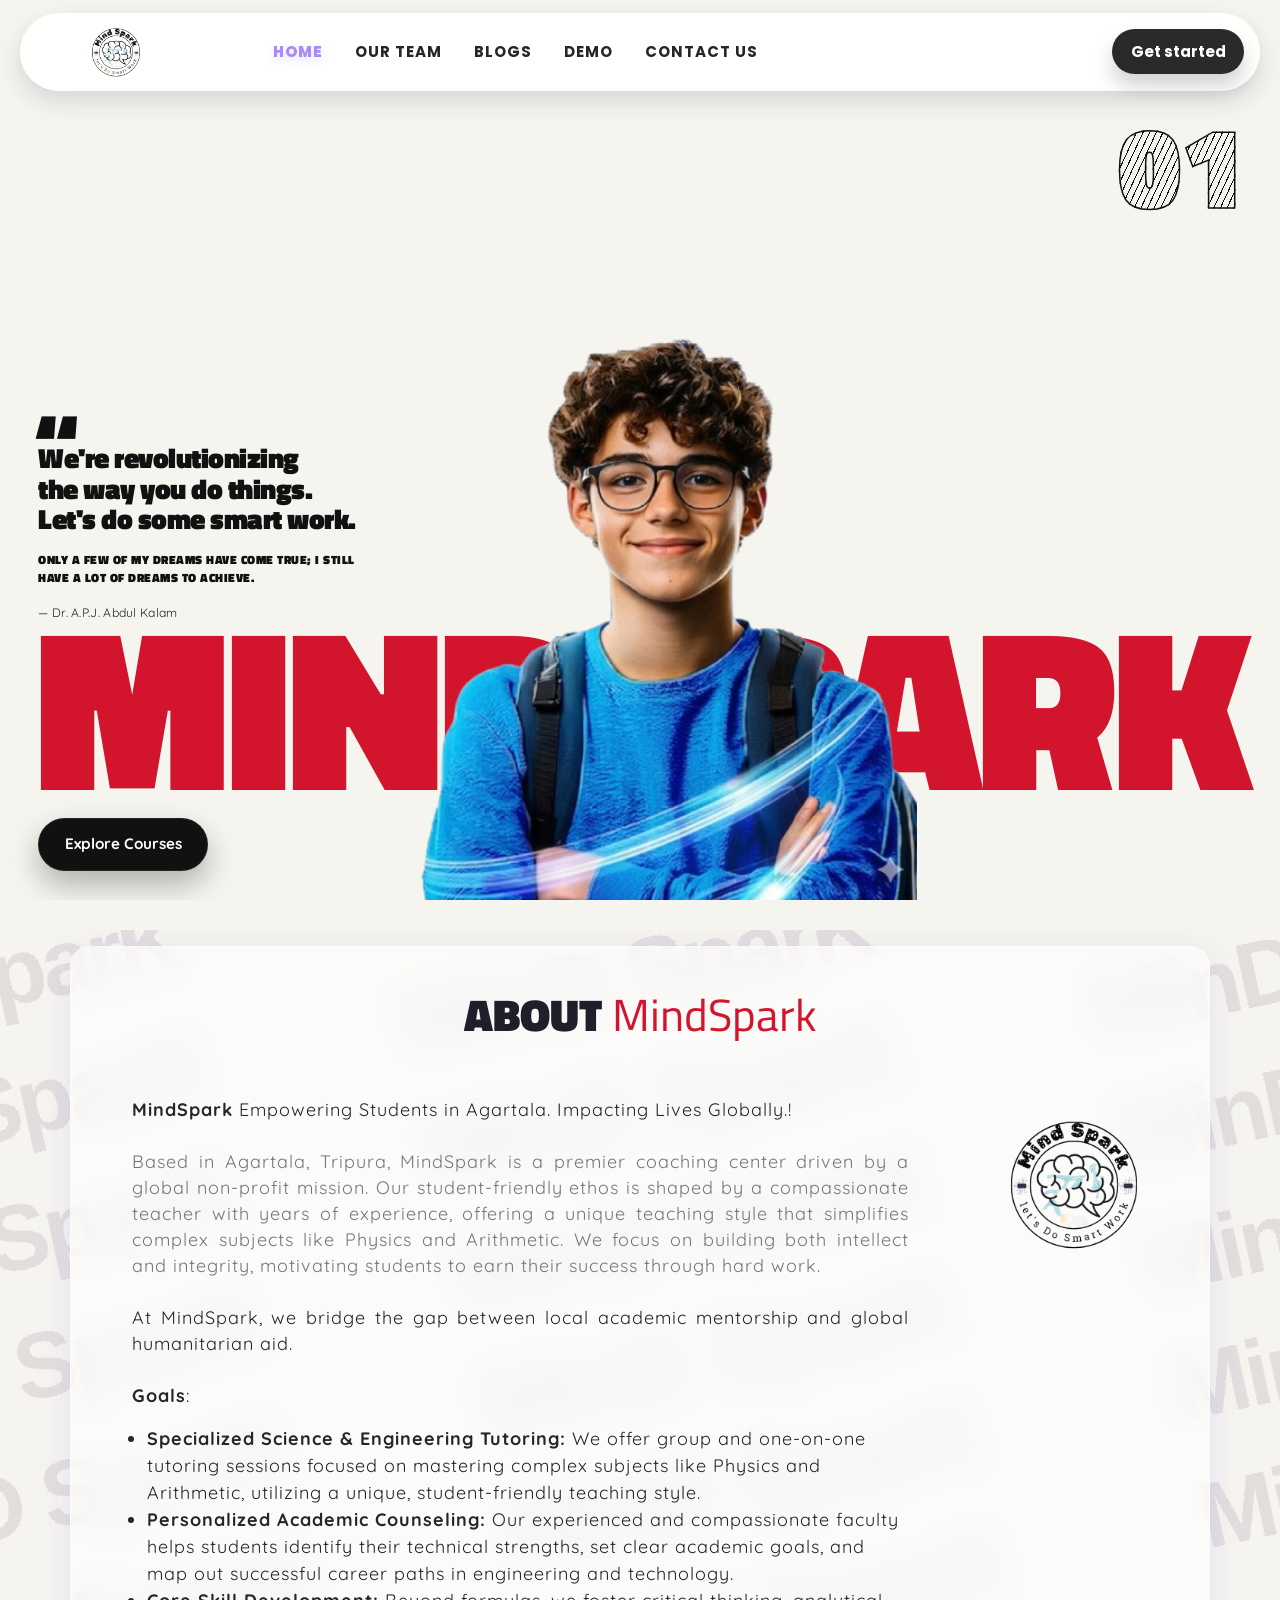
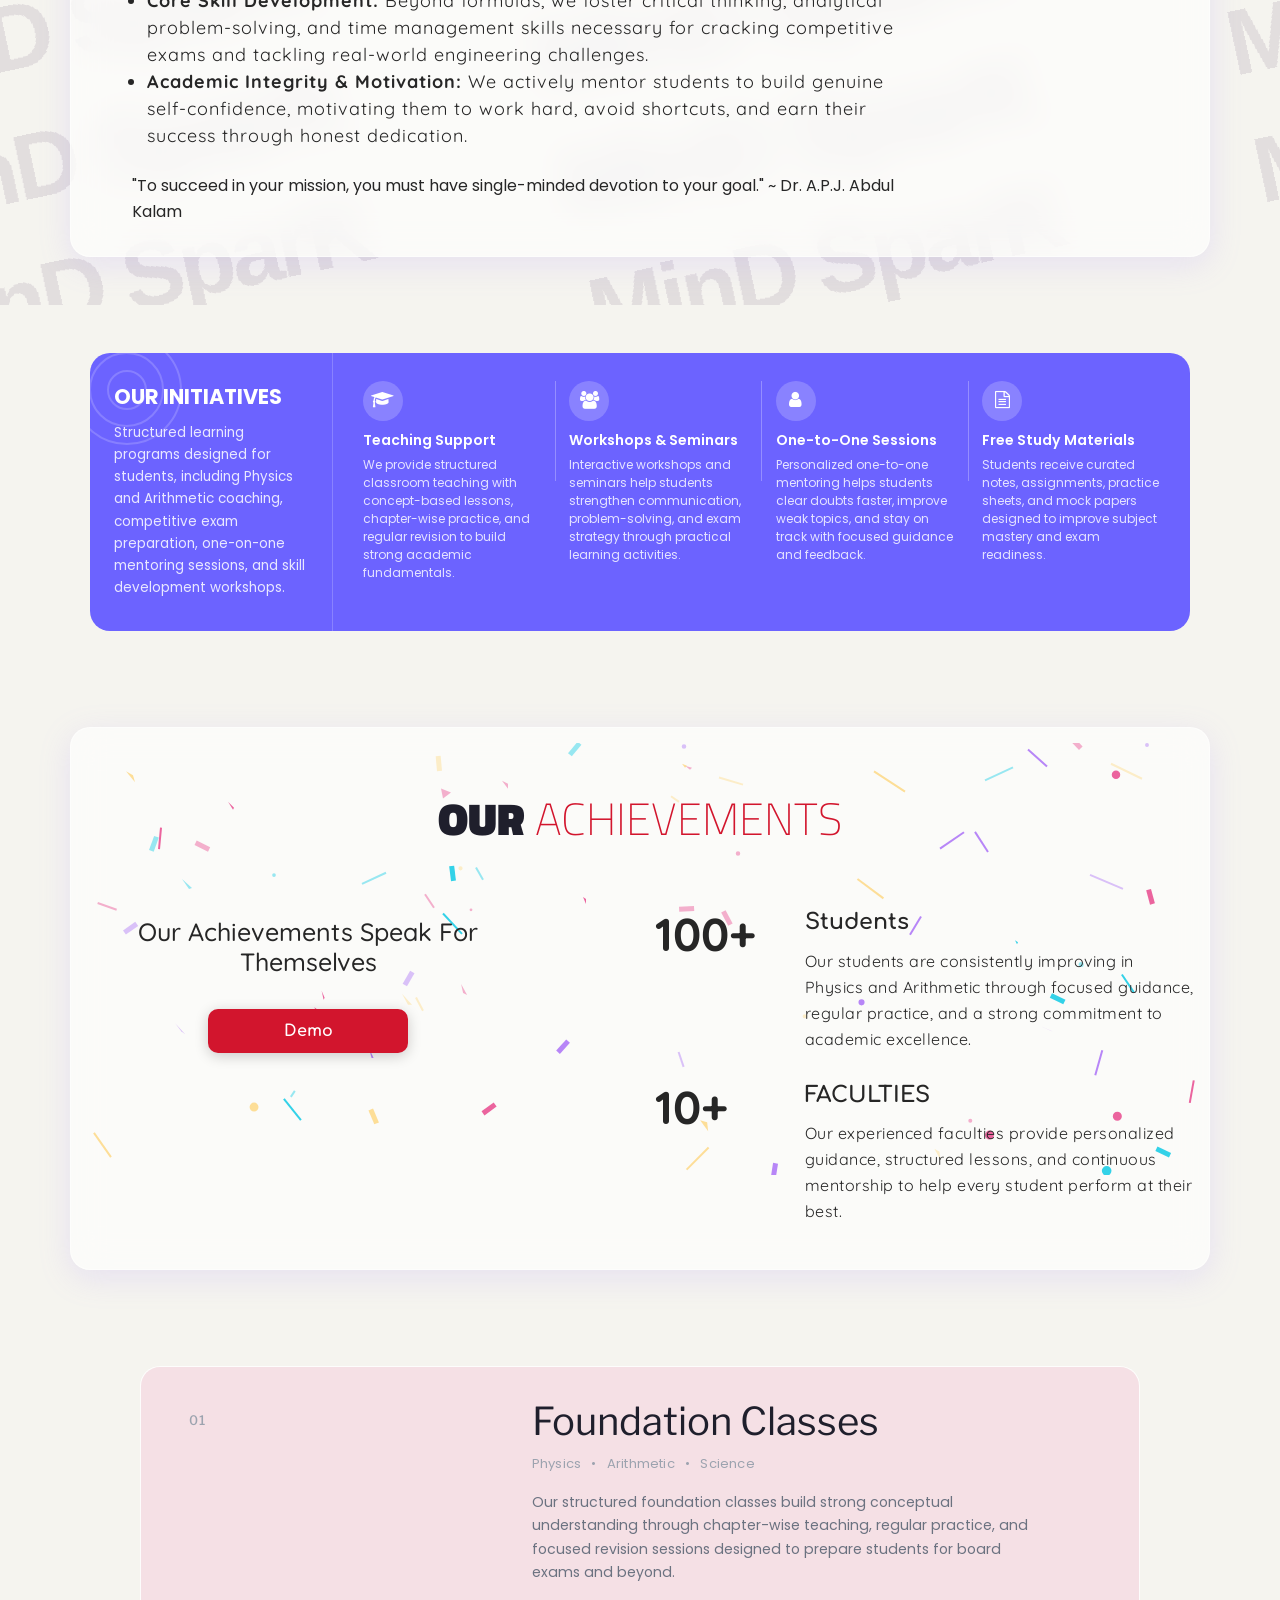
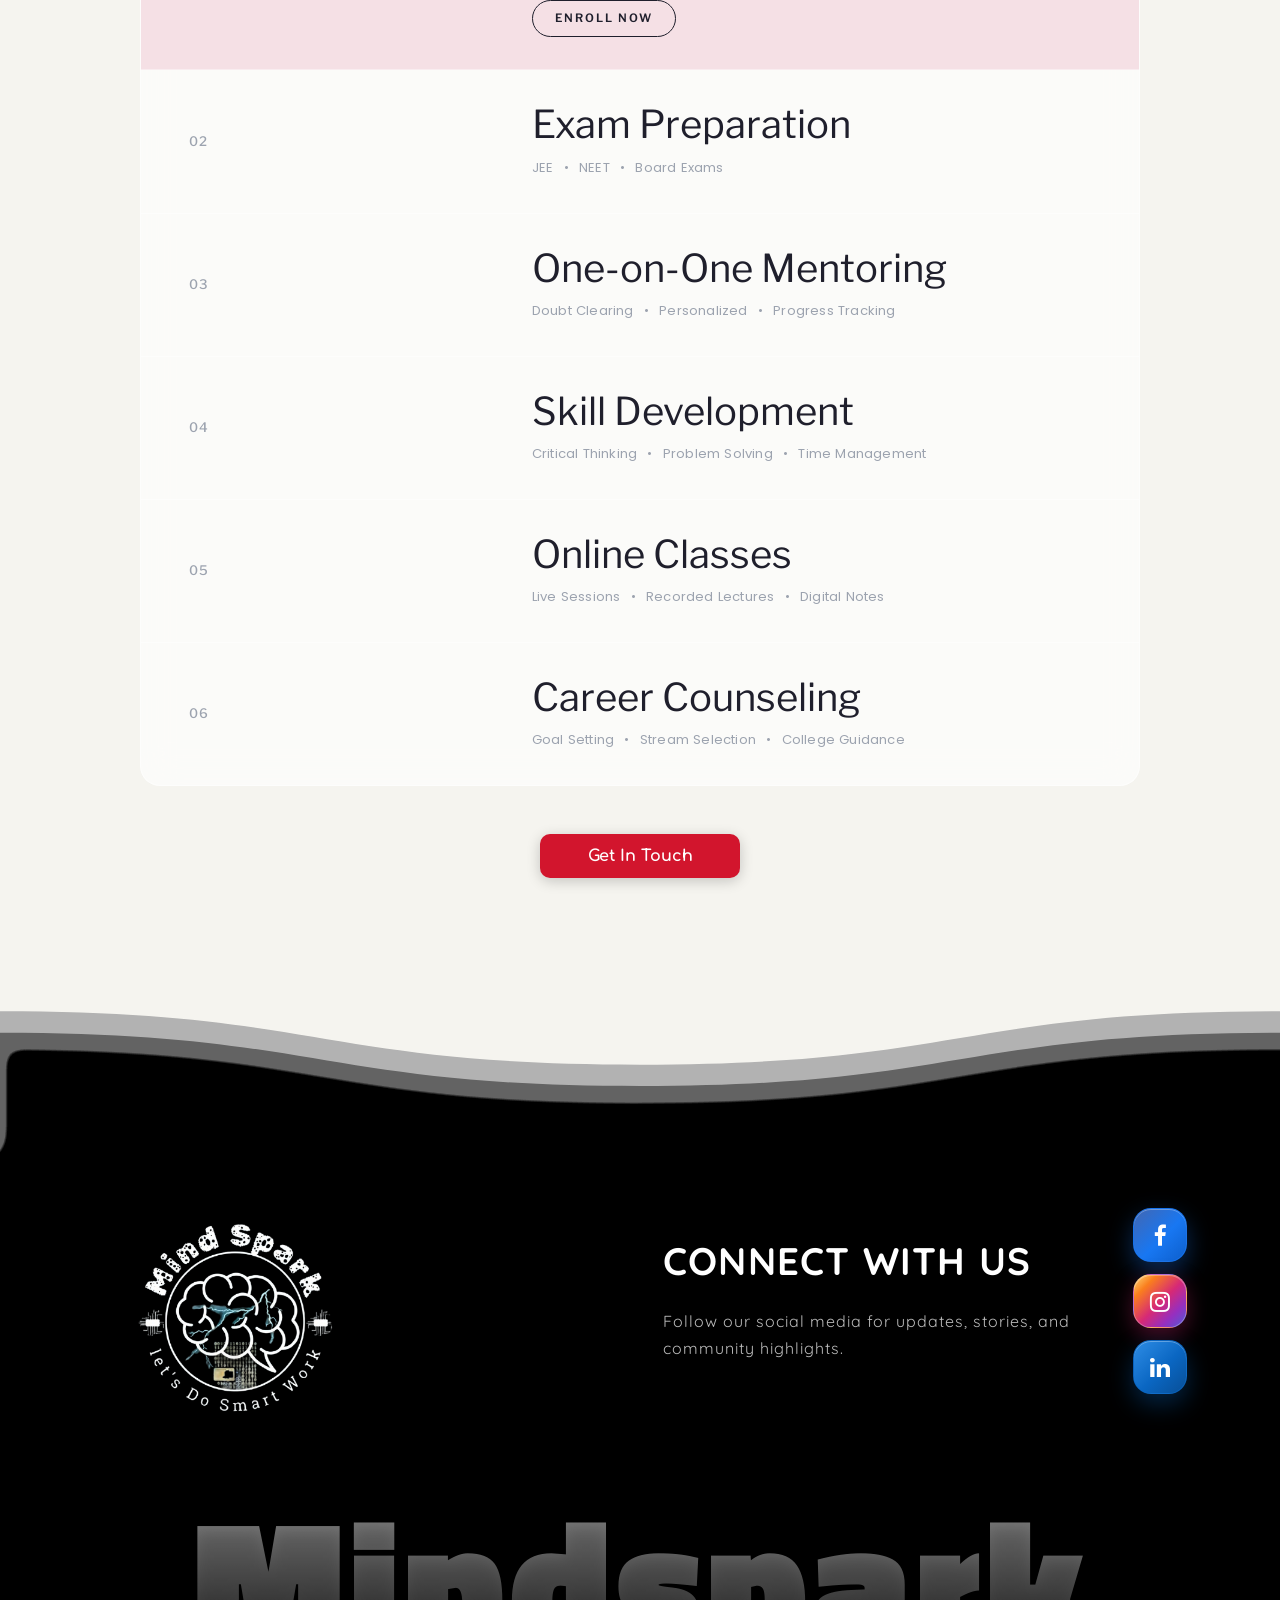
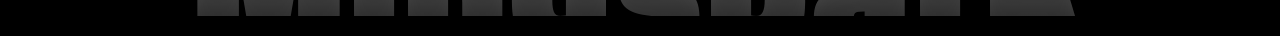
==== commit 715becf1: "Added new UI changes" ====
--- a/index.html
+++ b/index.html
@@ -50,29 +50,32 @@
 	</div>
 	<!-- Header -->
 	<section class="hero-section hero-home" id="heroSection">
-		<div class="hero-wordmark" aria-hidden="true">MindSpark</div>
-		<div class="hero-shell">
-			<div class="hero-badge">
-				<span class="hero-avatars" aria-hidden="true">
-					<span class="hero-avatar hero-avatar-1"></span>
-					<span class="hero-avatar hero-avatar-2"></span>
-					<span class="hero-avatar hero-avatar-3"></span>
-				</span>
-				<span>Trusted by 50+ Students</span>
-			</div>
-			<h1 class="hero-title">
-				We're revolutionizing the way you do things.<br />
-				Let's do some smart work.
-			</h1>
-			<p class="hero-subtitle">
-				Practical, industry-ready courses taught by expert instructors. Learn at your own pace or live from anywhere in the world.
-			</p>
-			<a href="#aboutSection" class="hero-cta">Explore Courses</a>
-			<div class="hero-media">
-				<div class="hero-media-glow"></div>
-				<img src="assets/Images/Front-img/event.jpg" alt="Students learning together" />
-			</div>
-		</div>
+
+		<div class="hero-stage">
+			<aside class="hero-quote" aria-label="Pull quote">
+				<span class="hero-quote-mark" aria-hidden="true">&ldquo;</span>
+				<h1 class="hero-title">
+					We're revolutionizing the way you do things.<br />
+					Let's do some smart work.
+				</h1>
+				<p class="hero-quote-text">
+					ONLY A FEW OF MY DREAMS HAVE COME TRUE; I STILL HAVE A LOT OF DREAMS TO ACHIEVE.
+				</p>
+				<p class="hero-quote-author">&mdash; Dr. A.P.J. Abdul Kalam</p>
+			</aside>
+
+			<figure class="hero-figure">
+				<img src="assets/Images/Front-img/event.jpg" alt="MinD SparK students learning together" />
+			</figure>
+
+			<div class="hero-number" aria-hidden="true">
+				<span class="hero-number-digit">0</span><span class="hero-number-digit">1</span>
+			</div>
+		</div>
+
+		<div class="hero-wordmark" aria-hidden="true">MINDSPARK</div>
+
+		<a href="#aboutSection" class="hero-cta hero-cta-floating">Explore Courses</a>
 	</section>
 
 	<section class="newsection bg-lgt-grey pb-5 pb-5" id="aboutSection">
--- a/css/style.css
+++ b/css/style.css
@@ -8,10 +8,11 @@
 	margin: 0;
 	padding: 0;
 	scroll-behavior: smooth;
-	 background: linear-gradient(135deg, #d9cdff 30%, #fb7abc 50%, #579ef5 100%); 
+	 /* background: linear-gradient(135deg, #d9cdff 30%, #fb7abc 50%, #579ef5 100%);  */
 	/* background: linear-gradient(135deg, #b3e9f6 30%, #56b5cd 50%, #006984 100%); */
+	background:#f5f4ef;
 	background-attachment: fixed;
-	--theme-color: #a78bfa;
+	--theme-color: #d2152d;
 	--bg1-color: #fff7fb;
 	--font-color: #262626;
 	--bg2-color: #fff;
@@ -2287,151 +2288,265 @@
 	}
 }
 
-/* Hero section */
-
-.hero-wordmark {
-	position: absolute;
-	bottom: -0.08em;
-	left: 50%;
-	transform: translateX(-50%);
-	font-family: 'Titillium Web', sans-serif;
-	font-weight: 900;
-	font-size: clamp(90px, 17vw, 210px);
-	white-space: nowrap;
-	background: linear-gradient(to bottom, #1a1a2e 10%, rgba(26, 26, 46, 0) 100%);
-	-webkit-background-clip: text;
-	background-clip: text;
-	-webkit-text-fill-color: transparent;
-	pointer-events: none;
-	-webkit-user-select: none;
-	-ms-user-select: none;
-	user-select: none;
-	z-index: 0;
-	line-height: 1;
-	letter-spacing: -4px;
-}
-
-html[data-theme='dark'] .hero-wordmark {
-	background: linear-gradient(to bottom, rgba(255, 255, 255, 0.55) 10%, rgba(255, 255, 255, 0) 100%);
-	-webkit-background-clip: text;
-	background-clip: text;
-}
+/* Hero section — editorial layout */
 
 .hero-section {
 	position: relative;
 	overflow: hidden;
 	min-height: 100vh;
 	display: flex;
-	align-items: flex-start;
-	justify-content: center;
-	padding: 7.8rem 0 0;
-	background: transparent;
-	background-position: center center;
-	background-repeat: no-repeat;
-	background-size: cover;
+	flex-direction: column;
+	padding: 5.5rem 2.4rem 0;
+	background: #f5f4ef;
 }
 
 .hero-section::before,
 .hero-section::after {
-	content: '';
-	position: absolute;
-	border-radius: 50%;
-	filter: blur(10px);
-	pointer-events: none;
-}
-
-.hero-section::before {
-	width: 280px;
-	height: 280px;
-	left: -70px;
-	top: 12%;
-	background: rgba(255, 255, 255, 0.32);
-	box-shadow: 0 0 120px rgba(255, 255, 255, 0.18);
-}
-
-.hero-section::after {
-	width: 320px;
-	height: 320px;
-	right: -90px;
-	top: 8%;
-	background: rgba(255, 255, 255, 0.2);
-	box-shadow: 0 0 140px rgba(255, 255, 255, 0.14);
-}
-
-.hero-shell {
+	content: none;
+}
+
+/* Top bar: brand badge (left) + nav links + socials (right) */
+.hero-topbar {
 	position: relative;
-	z-index: 1;
-	width: min(1180px, calc(100% - 2rem));
-	text-align: center;
+	z-index: 5;
 	display: flex;
-	flex-direction: column;
 	align-items: center;
-	padding: 1rem 0 0;
-}
-
-.hero-badge {
+	justify-content: space-between;
+	gap: 1.5rem;
+	padding-bottom: 0.6rem;
+}
+
+.hero-brand {
+	display: flex;
+	align-items: center;
+	gap: 0.85rem;
+}
+
+.hero-brand-badge {
 	display: inline-flex;
 	align-items: center;
-	gap: 0.7rem;
-	padding: 0.55rem 1rem;
-	border-radius: 999px;
-	background: rgba(255, 255, 255, 0.7);
-	backdrop-filter: blur(12px);
-	box-shadow: 0 10px 28px rgba(31, 52, 87, 0.1);
-	color: #5d6572;
+	justify-content: center;
+	width: 54px;
+	height: 54px;
+	border-radius: 50%;
+	background: #d2152d;
+	color: #fff !important;
+	font-family: 'Titillium Web', sans-serif;
+	font-weight: 900;
+	font-size: 1.15rem;
+	letter-spacing: 0.5px;
+	text-decoration: none;
+	box-shadow: 0 8px 22px rgba(210, 21, 45, 0.28);
+}
+
+.hero-brand-badge:hover {
+	text-decoration: none;
+	color: #fff;
+}
+
+.hero-brand-meta {
+	line-height: 1.2;
+}
+
+.hero-brand-name {
+	margin: 0;
+	font-family: 'Titillium Web', sans-serif;
+	font-weight: 900;
+	font-size: 0.98rem;
+	color: #111;
+	letter-spacing: 0.2px;
+}
+
+.hero-brand-sub {
+	margin: 2px 0 0;
+	font-family: 'Quicksand', sans-serif;
+	font-size: 0.78rem;
+	color: #6b7280;
+	letter-spacing: 0.2px;
+}
+
+.hero-navlinks {
+	display: flex;
+	align-items: center;
+	gap: 1.2rem;
 	font-family: 'Quicksand', sans-serif;
 	font-weight: 700;
-	letter-spacing: 0.2px;
-	margin-bottom: 1.6rem;
-}
-
-.hero-avatars {
+	font-size: 0.86rem;
+}
+
+.hero-navlink {
+	position: relative;
+	color: #111 !important;
+	text-decoration: none;
+	letter-spacing: 0.3px;
+}
+
+.hero-navlink:hover {
+	text-decoration: none;
+	color: #d2152d !important;
+}
+
+.hero-nav-sep {
+	width: 1px;
+	height: 18px;
+	background: rgba(0, 0, 0, 0.18);
+}
+
+.hero-social {
 	display: inline-flex;
 	align-items: center;
-}
-
-.hero-avatar {
-	width: 26px;
-	height: 26px;
-	border-radius: 50%;
-	border: 2px solid rgba(255, 255, 255, 0.95);
-	box-shadow: 0 4px 10px rgba(0, 0, 0, 0.15);
-	margin-left: -7px;
-}
-
-.hero-avatar-1 {
-	background: linear-gradient(135deg, #ffe2cc, #f5b58d);
-	margin-left: 0;
-}
-
-.hero-avatar-2 {
-	background: linear-gradient(135deg, #ffd9ef, #f97fb1);
-}
-
-.hero-avatar-3 {
-	background: linear-gradient(135deg, #dfe8ff, #8cc2ff);
+	justify-content: center;
+	width: 28px;
+	height: 28px;
+	color: #111 !important;
+	font-size: 1rem;
+	text-decoration: none;
+	transition: color 0.2s ease, transform 0.2s ease;
+}
+
+.hero-social:hover {
+	color: #d2152d !important;
+	transform: translateY(-2px);
+	text-decoration: none;
+}
+
+/* Stage: quote (left) + figure (center) + number (right) */
+.hero-stage {
+	position: relative;
+	z-index: 2;
+	flex: 1;
+	display: grid;
+	grid-template-columns: minmax(220px, 1fr) minmax(0, 1.6fr) minmax(160px, 0.9fr);
+	align-items: end;
+	gap: 2rem;
+	padding: 1.6rem 0 0;
+}
+
+.hero-quote {
+	position: relative;
+	max-width: 360px;
+	padding-top: 3.5rem;
+	align-self: center;
+}
+
+.hero-quote-mark {
+	position: absolute;
+	top: 0.8rem;
+	left: -0.2rem;
+	font-family: 'Titillium Web', serif;
+	font-size: 5rem;
+	font-weight: 900;
+	color: #111;
+	line-height: 1;
 }
 
 .hero-title {
 	font-family: 'Titillium Web', sans-serif;
-	font-size: clamp(2.5rem, 4.8vw, 4.8rem);
 	font-weight: 900;
-	line-height: 0.95;
-	letter-spacing: -1.5px;
+	font-size: clamp(1.55rem, 2.2vw, 2.4rem);
+	line-height: 1.08;
+	letter-spacing: -0.5px;
 	color: #111;
+	margin: 0 0 1rem;
 	text-wrap: balance;
-	text-shadow: 0 2px 0 rgba(255, 255, 255, 0.35);
-	margin: 0 auto;
-	max-width: 920px;
-}
-
-.hero-subtitle {
-	max-width: 740px;
-	margin: 1rem auto 0;
+}
+
+.hero-quote-text {
+	font-family: 'Titillium Web', sans-serif;
+	font-weight: 900;
+	font-size: clamp(0.78rem, 0.9vw, 0.92rem);
+	line-height: 1.5;
+	letter-spacing: 0.5px;
+	color: #111;
+	margin: 0;
+	text-transform: uppercase;
+}
+
+.hero-quote-author {
+	margin: 0.75rem 0 0;
 	font-family: 'Quicksand', sans-serif;
-	font-size: clamp(1rem, 1.4vw, 1.2rem);
-	line-height: 1.7;
-	color: rgba(35, 43, 54, 0.92);
+	font-size: 0.76rem;
+	color: #212428;
+	letter-spacing: 0.3px;
+}
+
+.hero-figure {
+	margin: 0;
+	align-self: end;
+	justify-self: center;
+	width: min(560px, 100%);
+	height: clamp(380px, 66vh, 660px);
+	overflow: hidden;
+	border-radius: 18px 18px 0 0;
+	position: relative;
+	z-index: 3;
+}
+
+.hero-figure img {
+	width: 100%;
+	height: 100%;
+	object-fit: cover;
+	object-position: center top;
+	display: block;
+}
+
+.hero-number {
+	justify-self: end;
+	align-self: start;
+	display: flex;
+	gap: 0.1rem;
+	padding-top: 0;
+	font-family: 'Titillium Web', sans-serif;
+	font-weight: 900;
+	font-size: clamp(5rem, 9vw, 9rem);
+	line-height: 0.9;
+	color: transparent;
+	-webkit-text-stroke: 1.5px #111;
+	letter-spacing: -2px;
+	background-image: repeating-linear-gradient(115deg, #111 0 1px, transparent 1px 6px);
+	-webkit-background-clip: text;
+	background-clip: text;
+}
+
+.hero-number-digit {
+	display: inline-block;
+}
+
+/* Giant wordmark behind the figure */
+.hero-wordmark {
+	position: absolute;
+	left: 0;
+	right: 0;
+	bottom: clamp(50px, 9vh, 100px);
+	margin: 0;
+	transform: none;
+	text-align: center;
+	font-family: 'Titillium Web', sans-serif;
+	font-weight: 900;
+	font-size: clamp(100px, 18vw, 260px);
+	line-height: 1;
+	letter-spacing: -6px;
+	color: #d2152d;
+	background: none;
+	-webkit-text-fill-color: #d2152d;
+	white-space: nowrap;
+	pointer-events: none;
+	user-select: none;
+	z-index: 1;
+}
+
+html[data-theme='dark'] .hero-wordmark {
+	color: #d2152d;
+	-webkit-text-fill-color: #d2152d;
+	background: none;
+}
+
+/* Floating CTA */
+.hero-cta-floating {
+	position: absolute;
+	left: 2.4rem;
+	bottom: 1.8rem;
+	z-index: 6;
 }
 
 .hero-cta {
@@ -2439,14 +2554,14 @@
 	align-items: center;
 	justify-content: center;
 	min-width: 170px;
-	margin-top: 1.5rem;
-	padding: 0.92rem 1.45rem;
+	padding: 0.88rem 1.5rem;
 	border-radius: 999px;
-	background: #000;
+	background: #111;
 	color: #fff !important;
 	font-family: 'Quicksand', sans-serif;
-	font-size: 1rem;
+	font-size: 0.95rem;
 	font-weight: 700;
+	text-decoration: none;
 	box-shadow: 0 14px 30px rgba(0, 0, 0, 0.28);
 	border: 1px solid rgba(255, 255, 255, 0.08);
 	transition: transform 0.22s ease, box-shadow 0.22s ease, opacity 0.22s ease;
@@ -2455,122 +2570,155 @@
 .hero-cta:hover {
 	transform: translateY(-2px);
 	box-shadow: 0 18px 34px rgba(0, 0, 0, 0.32);
+	color: #fff !important;
+	text-decoration: none;
 	opacity: 0.97;
 }
 
-.hero-media {
-	display: block;
-	position: relative;
-	margin: 1.4rem auto 0;
-	width: min(1200px, calc(100% + 1.6rem));
-	height: clamp(360px, 56vh, 620px);
-	border-radius: 26px 26px 0 0;
-	overflow: hidden;
-	background: transparent;
-	box-shadow: none;
-}
-
-.hero-media::after {
-	content: '';
-	position: absolute;
-	inset: 0;
-	background: linear-gradient(180deg, rgba(255, 255, 255, 0.01) 0%, rgba(255, 255, 255, 0.04) 100%);
-	pointer-events: none;
-}
-
-.hero-media-glow {
-	position: absolute;
-	inset: auto 12% -12% 12%;
-	height: 140px;
-	border-radius: 50%;
-	background: radial-gradient(circle, rgba(255, 255, 255, 0.5) 0%, rgba(255, 255, 255, 0) 70%);
-	filter: blur(10px);
-	pointer-events: none;
-}
-
-.hero-media img {
-	display: block;
-	width: 100%;
-	height: 100%;
-	object-fit: cover;
-	object-position: center top;
-	transform: none;
-}
-
-/* Media Queries */
-
-@media only screen and (max-width: 1274px) {
-}
+/* ── Responsive ── */
+
+@media only screen and (max-width: 1274px) {}
+
 @media only screen and (max-width: 1070px) {
-}
-
+	.hero-stage {
+		grid-template-columns: minmax(200px, 1fr) minmax(0, 1.5fr) minmax(130px, 0.75fr);
+		gap: 1.5rem;
+	}
+	.hero-figure {
+		height: clamp(340px, 58vh, 560px);
+	}
+	.hero-title {
+		font-size: clamp(1.4rem, 2vw, 2rem);
+	}
+}
+
+/* Tablet — 2-column: quote left, figure right; number floats top-right */
 @media only screen and (max-width: 838px) {
 	.hero-section {
-		min-height: auto;
-		padding: 6.3rem 0 0;
+		padding: 5rem 1.4rem 0;
+		min-height: 100svh;
+	}
+
+	.hero-stage {
+		display: grid;
+		grid-template-columns: 1fr 1fr;
+		grid-template-rows: auto 1fr;
+		align-items: start;
+		gap: 1rem;
+		padding-top: 1rem;
+	}
+
+	.hero-quote {
+		grid-column: 1;
+		grid-row: 1 / 3;
+		max-width: 100%;
+		padding-top: 3rem;
+		align-self: center;
+	}
+
+	.hero-figure {
+		grid-column: 2;
+		grid-row: 1 / 3;
+		width: 100%;
+		height: clamp(300px, 55vw, 480px);
+		justify-self: stretch;
+		align-self: end;
+	}
+
+	.hero-number {
+		position: absolute;
+		top: 5.2rem;
+		right: 1.4rem;
+		font-size: clamp(3.5rem, 10vw, 5.5rem);
+		z-index: 4;
+	}
+
+	.hero-wordmark {
+		font-size: clamp(72px, 21vw, 160px);
+		letter-spacing: -3px;
+		bottom: clamp(24px, 5vh, 70px);
+	}
+
+	.hero-cta-floating {
+		left: 1.4rem;
+		bottom: 1.2rem;
 	}
 
 	.hero-title {
-		font-size: clamp(2.1rem, 7vw, 3.8rem);
-	}
-
-	.hero-subtitle {
-		max-width: 620px;
-	}
-
-	.hero-media {
+		font-size: clamp(1.35rem, 3.5vw, 2rem);
+	}
+}
+
+/* Mobile */
+@media only screen and (max-width: 560px) {
+	.hero-section {
+		padding: 5rem 1rem 0;
+	}
+
+	.hero-stage {
+		grid-template-columns: 1fr;
+		grid-template-rows: auto auto;
+		gap: 0.8rem;
+	}
+
+	.hero-quote {
+		grid-column: 1;
+		grid-row: 1;
+		padding-top: 2.8rem;
+	}
+
+	.hero-figure {
+		grid-column: 1;
+		grid-row: 2;
 		width: 100%;
-		height: clamp(280px, 52vw, 460px);
-	}
-
-	.hero-media img {
-		height: 100%;
-	}
-}
-
-@media only screen and (max-width: 504px) {
-	.hero-shell {
-		width: min(1180px, calc(100% - 1.2rem));
-	}
-
-	.hero-badge {
-		font-size: 0.82rem;
-		gap: 0.55rem;
-		padding: 0.48rem 0.8rem;
+		height: clamp(260px, 62vw, 420px);
+		justify-self: center;
+		align-self: end;
+	}
+
+	.hero-number {
+		position: absolute;
+		top: 5rem;
+		right: 1rem;
+		font-size: clamp(3rem, 13vw, 4.5rem);
+	}
+
+	.hero-wordmark {
+		font-size: clamp(56px, 20vw, 110px);
+		letter-spacing: -2px;
+		bottom: clamp(16px, 4vh, 50px);
+	}
+
+	.hero-cta-floating {
+		left: 1rem;
+		bottom: 0.8rem;
 	}
 
 	.hero-title {
-		font-size: 2.25rem;
-		letter-spacing: -1px;
-	}
-
-	.hero-subtitle {
-		font-size: 0.98rem;
-		line-height: 1.6;
-		height: 250px;
+		font-size: clamp(1.3rem, 5.5vw, 1.8rem);
+	}
+
+	.hero-quote-text {
+		font-size: 0.75rem;
+	}
 
 	.hero-cta {
-		min-width: 156px;
-		padding: 0.82rem 1.2rem;
-	}
-
-	.hero-media img {
-		height: 100%;
-	}
-}
-
+		min-width: 140px;
+		padding: 0.75rem 1.1rem;
+		font-size: 0.88rem;
+	}
+}
+
+/* Very small phones */
 @media only screen and (max-width: 380px) {
 	.hero-title {
-		font-size: 2rem;
-		line-height: 1;
-	}
-
-	.hero-subtitle {
-		font-size: 0.92rem;
-	}
-
-	.hero-media img {
-		height: 100%;
+		font-size: 1.2rem;
+	}
+	.hero-quote-text {
+		font-size: 0.7rem;
+	}
+	.hero-wordmark {
+		font-size: clamp(44px, 18vw, 80px);
 	}
 }
 
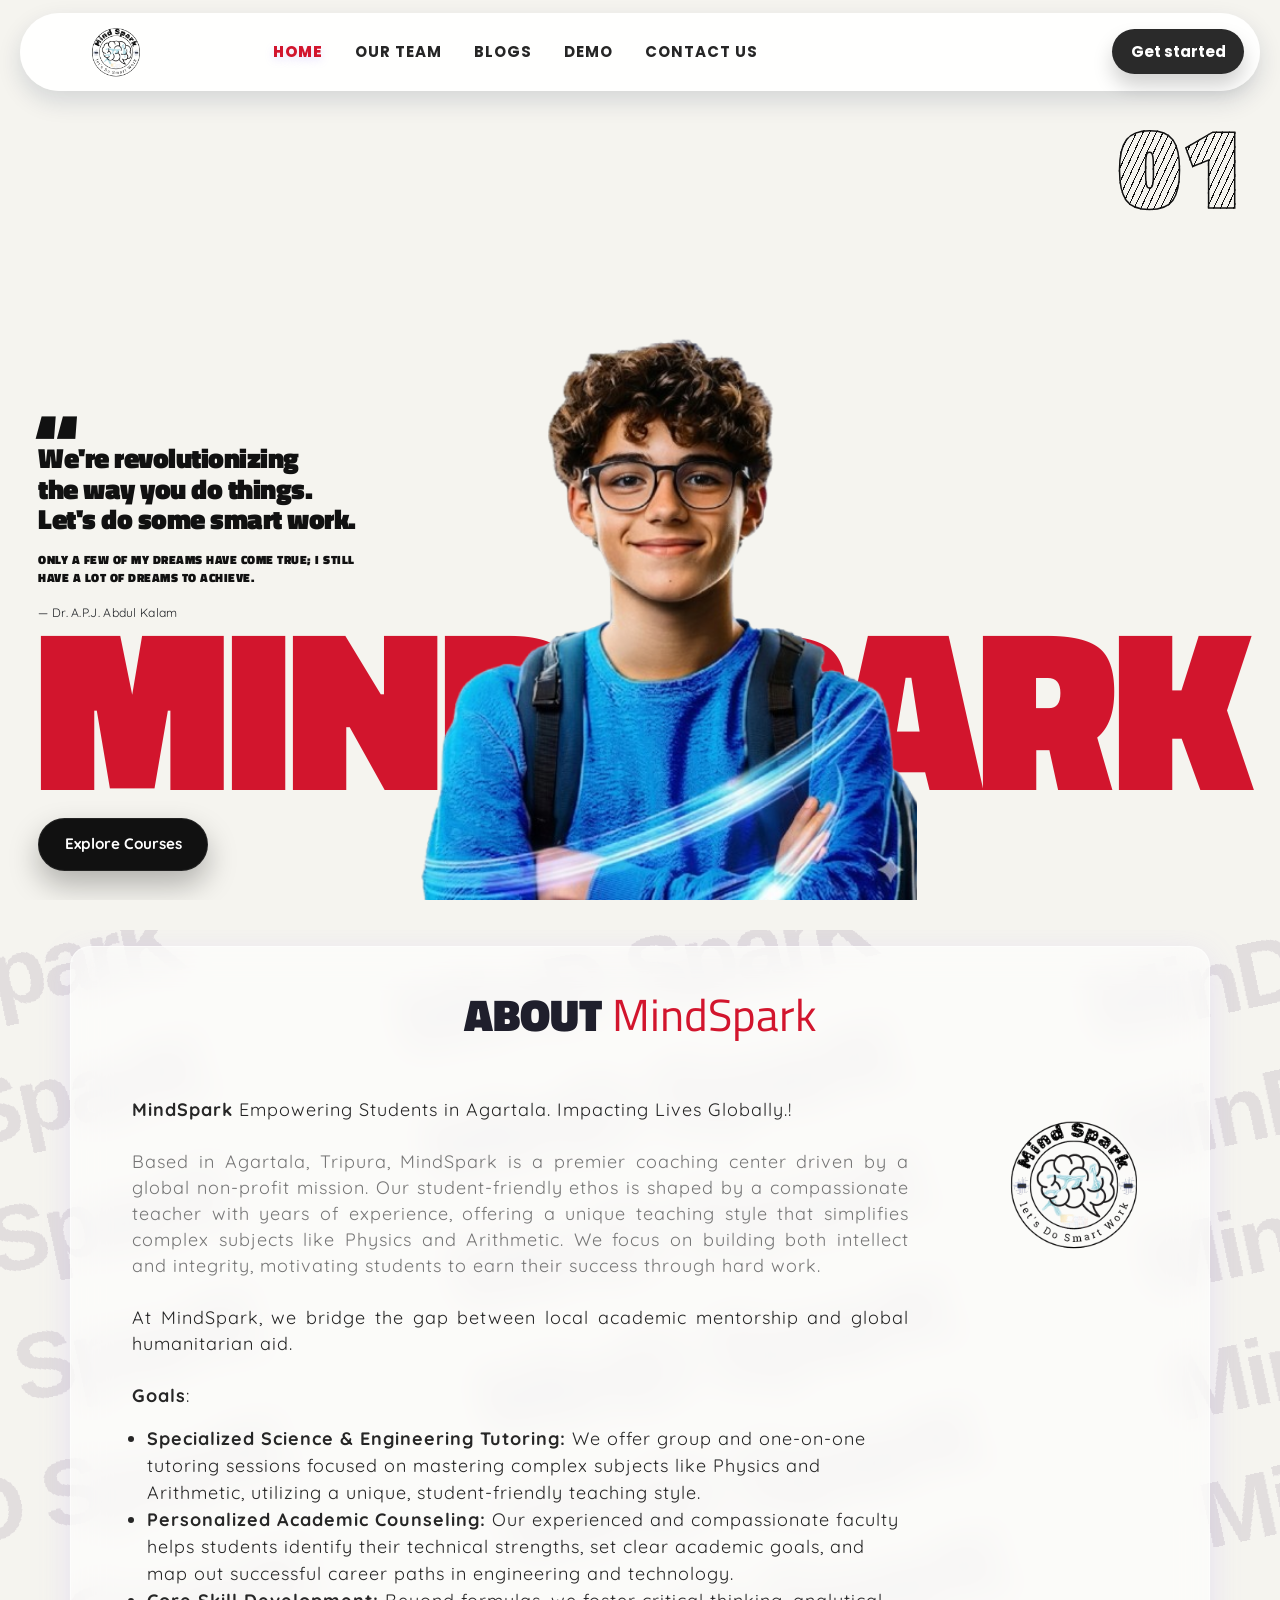
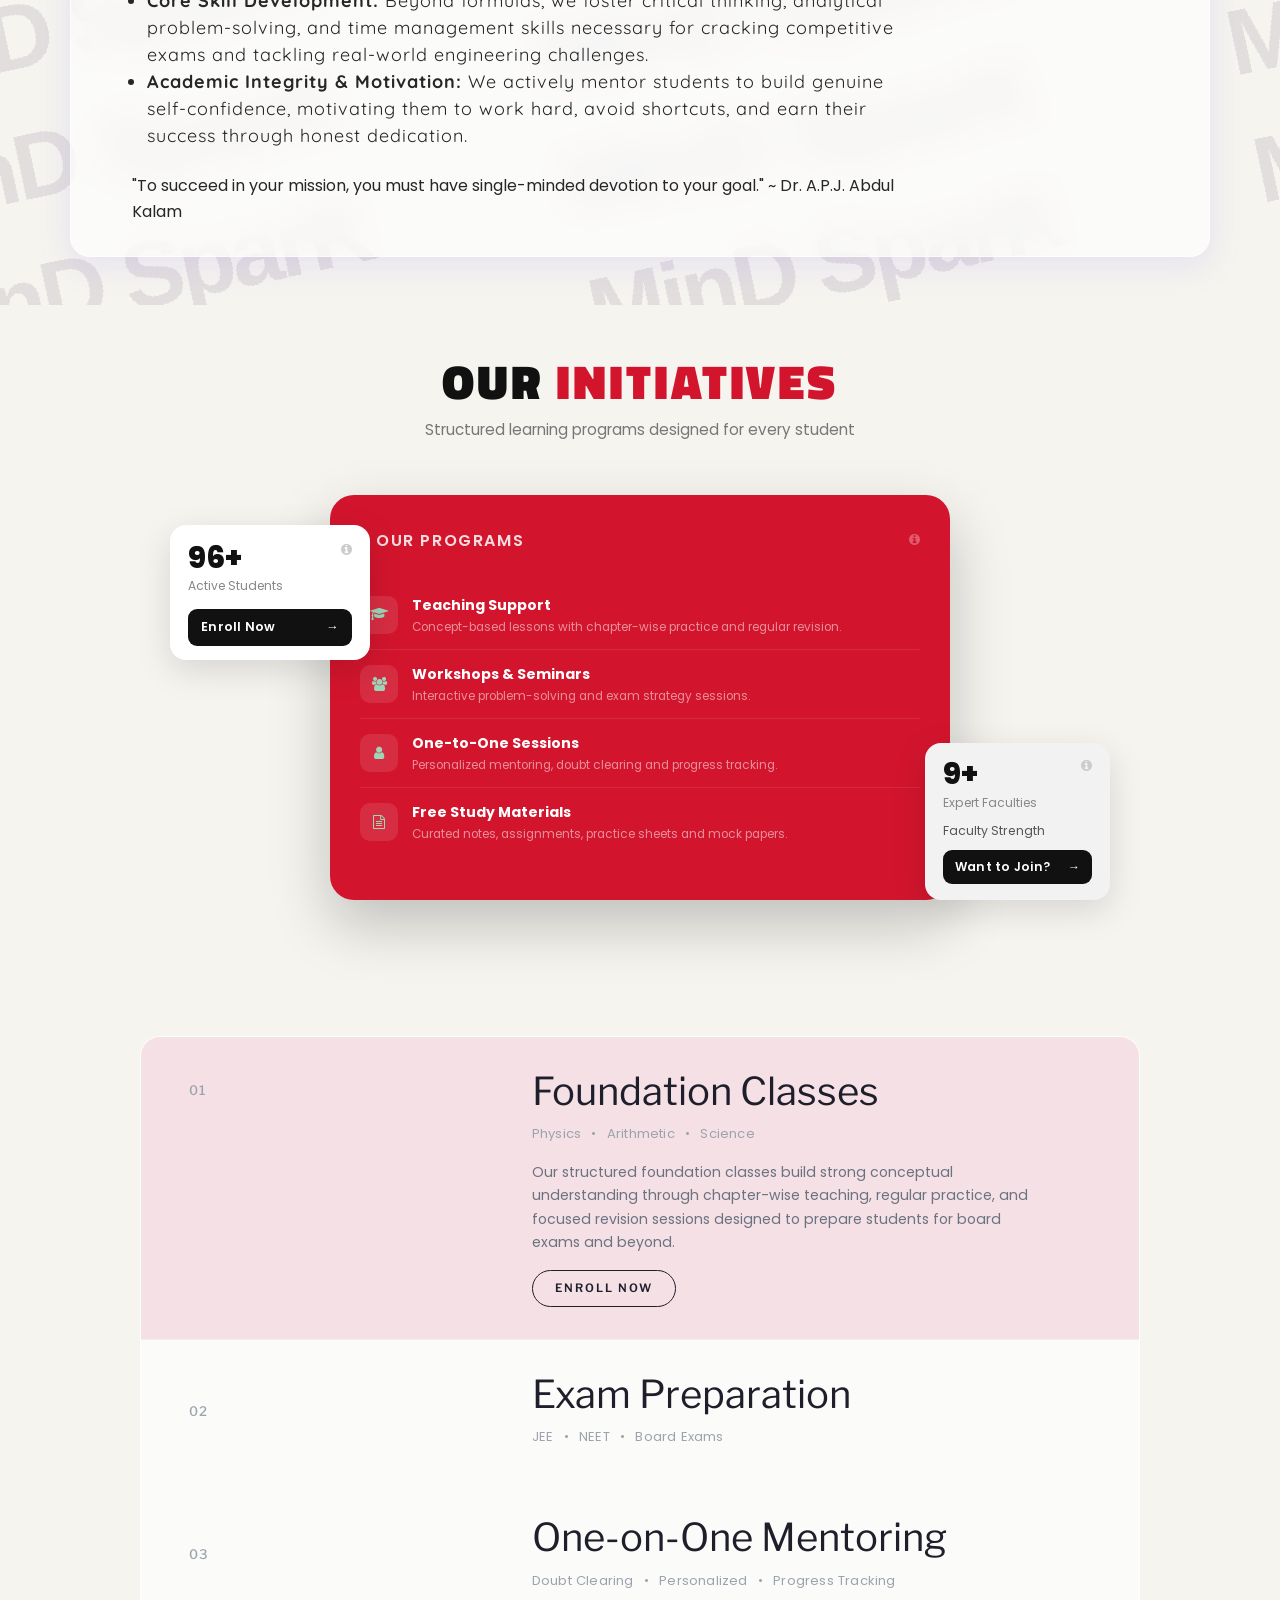
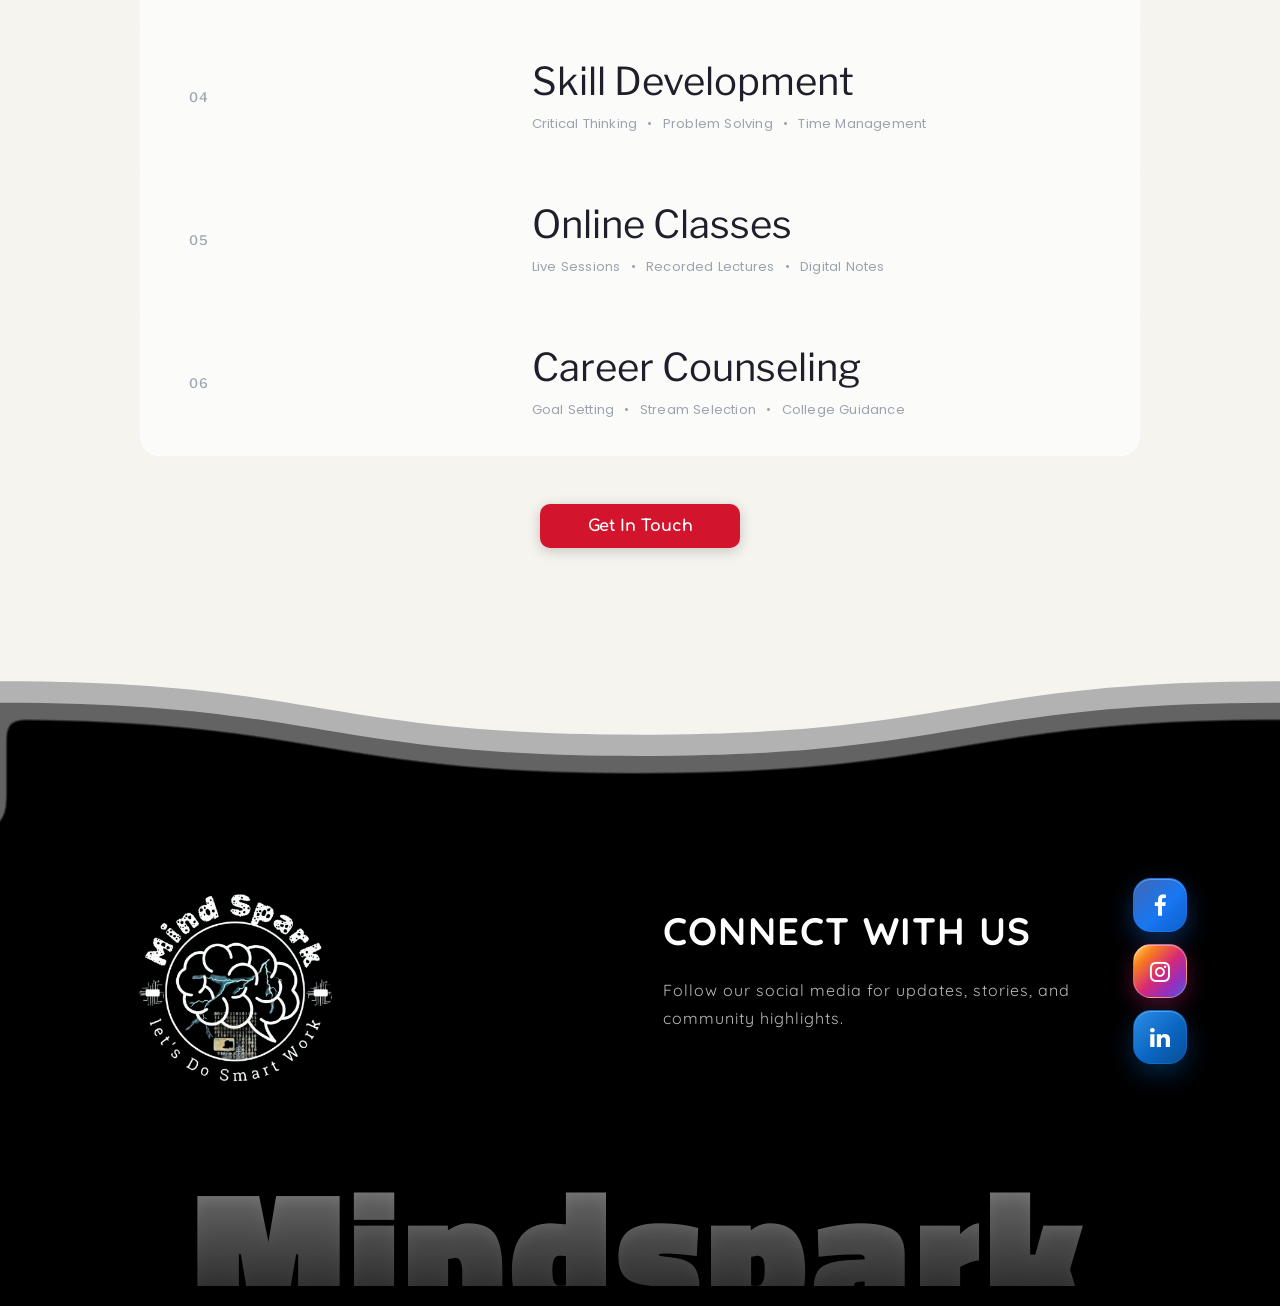
==== commit 421e7be4: "Added new UI changes" ====
--- a/index.html
+++ b/index.html
@@ -140,39 +140,73 @@
 			OUR <span class="clr-theme fw-100">INITIATIVES</span>
 		</h2> -->
 
-		<div class="programs-banner">
-			<div class="programs-left">
-				<div class="programs-deco">
-					<span class="deco-c deco-c1"></span>
-					<span class="deco-c deco-c2"></span>
-					<span class="deco-c deco-c3"></span>
-				</div>
-				<h3 class="programs-title">OUR INITIATIVES</h3>
-				<p class="programs-desc">Structured learning programs designed for students, including Physics and Arithmetic coaching, competitive exam preparation, one-on-one mentoring sessions, and skill development workshops.</p>
-			</div>
-			<div class="programs-right">
-				<div class="program-item">
-					<div class="program-icon-wrap"><i class="fa fa-graduation-cap"></i></div>
-					<h4 class="program-name">Teaching Support</h4>
-					<p class="program-text">We provide structured classroom teaching with concept-based lessons, chapter-wise practice, and regular revision to build strong academic fundamentals.</p>
-				</div>
-				<div class="program-divider"></div>
-				<div class="program-item">
-					<div class="program-icon-wrap"><i class="fa fa-users"></i></div>
-					<h4 class="program-name">Workshops &amp; Seminars</h4>
-					<p class="program-text">Interactive workshops and seminars help students strengthen communication, problem-solving, and exam strategy through practical learning activities.</p>
-				</div>
-				<div class="program-divider"></div>
-				<div class="program-item">
-					<div class="program-icon-wrap"><i class="fa fa-user"></i></div>
-					<h4 class="program-name">One-to-One Sessions</h4>
-					<p class="program-text">Personalized one-to-one mentoring helps students clear doubts faster, improve weak topics, and stay on track with focused guidance and feedback.</p>
-				</div>
-				<div class="program-divider"></div>
-				<div class="program-item">
-					<div class="program-icon-wrap"><i class="fa fa-file-text-o"></i></div>
-					<h4 class="program-name">Free Study Materials</h4>
-					<p class="program-text">Students receive curated notes, assignments, practice sheets, and mock papers designed to improve subject mastery and exam readiness.</p>
+		<div class="init-wrapper">
+			<h2 class="init-heading">OUR <span>INITIATIVES</span></h2>
+			<p class="init-subheading">Structured learning programs designed for every student</p>
+
+			<div class="init-scene">
+				<!-- Floating card: Students (top-left) -->
+				<div class="init-float init-fc-students">
+					<div class="ifc-top">
+						<div>
+							<div class="ifc-val" data-target="100" data-suffix="+">0+</div>
+							<div class="ifc-cap">Active Students</div>
+						</div>
+						<i class="fa fa-info-circle ifc-info-icon"></i>
+					</div>
+					<a href="contactUs.html" class="ifc-btn">Enroll Now <span>&#8594;</span></a>
+				</div>
+
+				<!-- Main dark card: Initiatives -->
+				<div class="init-main-card">
+					<div class="imc-header">
+						<span class="imc-dot"></span>
+						<span class="imc-label">Our Programs</span>
+						<i class="fa fa-info-circle imc-info"></i>
+					</div>
+					<div class="imc-list">
+						<div class="imc-item">
+							<div class="imc-icon"><i class="fa fa-graduation-cap"></i></div>
+							<div class="imc-text">
+								<div class="imc-name">Teaching Support</div>
+								<div class="imc-desc">Concept-based lessons with chapter-wise practice and regular revision.</div>
+							</div>
+						</div>
+						<div class="imc-item">
+							<div class="imc-icon"><i class="fa fa-users"></i></div>
+							<div class="imc-text">
+								<div class="imc-name">Workshops &amp; Seminars</div>
+								<div class="imc-desc">Interactive problem-solving and exam strategy sessions.</div>
+							</div>
+						</div>
+						<div class="imc-item">
+							<div class="imc-icon"><i class="fa fa-user"></i></div>
+							<div class="imc-text">
+								<div class="imc-name">One-to-One Sessions</div>
+								<div class="imc-desc">Personalized mentoring, doubt clearing and progress tracking.</div>
+							</div>
+						</div>
+						<div class="imc-item">
+							<div class="imc-icon"><i class="fa fa-file-text-o"></i></div>
+							<div class="imc-text">
+								<div class="imc-name">Free Study Materials</div>
+								<div class="imc-desc">Curated notes, assignments, practice sheets and mock papers.</div>
+							</div>
+						</div>
+					</div>
+				</div>
+
+				<!-- Floating card: Faculty (bottom-right) -->
+				<div class="init-float init-fc-faculty">
+					<div class="iff-top">
+						<div>
+							<div class="iff-val" data-target="10" data-suffix="+">0+</div>
+							<div class="iff-cap">Expert Faculties</div>
+						</div>
+						<i class="fa fa-info-circle ifc-info-icon"></i>
+					</div>
+					<p class="iff-text">Faculty Strength</p>
+					<a href="contactUs.html" class="iff-btn">Want to Join? <span>&#8594;</span></a>
 				</div>
 			</div>
 		</div>
@@ -184,49 +218,6 @@
 		</div>
 	</div>
 
-	<section class="pt-5 pb-5 newsection bg-lgt-grey" id="achievementsSection">
-		<div class="container myDiv1">
-			<canvas id="my-canvas"></canvas>
-			<h2 class="pt-5 pb-5 text-center fw-bold heading" style="font-family: 'Titillium Web', sans-serif; font-weight: 900;">
-				OUR <span class="clr-theme fw-100">ACHIEVEMENTS</span>
-			</h2>
-			<div class="row for-Scroll-Achievements">
-				<div class="col-lg-5">
-					<h3 class="text-center p-4 pb-4 achieve-content">Our Achievements Speak For Themselves</h3>
-					<a href="achievement.html" class="center-btn-settings btn btn-lg mt-2">Demo</a>
-
-					<br />
-				</div>
-				<div class="col-lg-1"></div>
-				<div class="col-lg-6 pt-3">
-					<div class="counter-item">
-						<div class="ci-number count">
-							100+
-						</div>
-						<div class="ci-text">
-							<h4>Students</h4>
-							<p class="dark-mode">
-								Our students are consistently improving in Physics and Arithmetic through focused
-								guidance, regular practice, and a strong commitment to academic excellence.
-							</p>
-						</div>
-					</div>
-					<div class="counter-item">
-						<div class="ci-number count">
-							10+
-						</div>
-						<div class="ci-text">
-							<h4>FACULTIES</h4>
-							<p class="dark-mode">
-								Our experienced faculties provide personalized guidance, structured lessons, and
-								continuous mentorship to help every student perform at their best.
-							</p>
-						</div>
-					</div>
-				</div>
-			</div>
-		</div>
-	</section>
 	<div>
 		<div class="parallax1">
 			<div class="parashadow"></div>
@@ -294,6 +285,40 @@
 		<a href="contactUs.html" class="center-btn-settings btn btn-lg mt-5">Get In Touch</a>
 	</section>
 
+	<script>
+		(function () {
+			function animateCount(el) {
+				var target = parseInt(el.getAttribute('data-target'), 10);
+				var suffix = el.getAttribute('data-suffix') || '';
+				var duration = 1600;
+				var start = null;
+				function easeOut(t) { return 1 - Math.pow(1 - t, 3); }
+				function step(ts) {
+					if (!start) start = ts;
+					var progress = Math.min((ts - start) / duration, 1);
+					el.textContent = Math.floor(easeOut(progress) * target) + suffix;
+					if (progress < 1) requestAnimationFrame(step);
+					else el.textContent = target + suffix;
+				}
+				requestAnimationFrame(step);
+			}
+
+			var counters = document.querySelectorAll('[data-target]');
+			if ('IntersectionObserver' in window) {
+				var obs = new IntersectionObserver(function (entries) {
+					entries.forEach(function (entry) {
+						if (entry.isIntersecting) {
+							animateCount(entry.target);
+							obs.unobserve(entry.target);
+						}
+					});
+				}, { threshold: 0.4 });
+				counters.forEach(function (el) { obs.observe(el); });
+			} else {
+				counters.forEach(animateCount);
+			}
+		})();
+	</script>
 	<script src="./scripts/app.js"></script>
 	<script>
 		document.querySelectorAll('.service-row').forEach(function(row) {
--- a/css/style.css
+++ b/css/style.css
@@ -19,7 +19,7 @@
 	--shadow-color: #1a1a22;
 	--footer-bg: #000;
 	--footer-clr: #c4c4c4;
-	--topBtn-bg: #a78bfa;
+	--topBtn-bg: #d2152d;
 	--lgt-white: #f8f8f8;
 	--heading-clr: #1f1f2c;
 	--eventcard: 6px 10px 22px rgba(167, 139, 250, 0.2);
@@ -31,7 +31,7 @@
 	--box-shadow: 0 10px 24px rgba(167, 139, 250, 0.18), 0 4px 10px rgba(196, 181, 253, 0.14);
 	--btn-shadow: 0 8px 16px rgba(167, 139, 250, 0.32);
 	--nav-bar: #fff;
-	--nav-color: #a78bfa;
+	--nav-color: #d2152d;
 	--nav-clr: #262626;
 	--txt-shadow: 0px 3px 8px rgba(167, 139, 250, 0.28);
 	--navbar-toggle: url("data:image/svg+xml;charset=utf8,%3Csvg viewBox='0 0 32 32' xmlns='http://www.w3.org/2000/svg'%3E%3Cpath stroke='rgba(0,0,0,1)' stroke-width='2' stroke-linecap='round' stroke-miterlimit='10' d='M4 8h24M4 16h24M4 24h24'/%3E%3C/svg%3E");
@@ -272,6 +272,7 @@
 	box-shadow: 0 5px 15px 2px rgba(0, 0, 0, 0.1);
 	display: block;
 	background: rgba(15, 38, 72, 0.05);
+	
 }
 
 .navbar-expand-lg .navbar-nav .nav-link {
@@ -1641,7 +1642,7 @@
 	-webkit-box-align: stretch;
 	-ms-flex-align: stretch;
 	align-items: stretch;
-	background: #6c63ff;
+	background: #e97181;
 	border-radius: 20px;
 	max-width: 1100px;
 	margin: 0 auto;
@@ -2671,7 +2672,7 @@
 		grid-column: 1;
 		grid-row: 2;
 		width: 100%;
-		height: clamp(260px, 62vw, 420px);
+		height: clamp(380px, 85vw, 580px);
 		justify-self: center;
 		align-self: end;
 	}
@@ -2874,3 +2875,295 @@
 .hide{
 	opacity:0;
 }
+
+/* ============================================================
+   INITIATIVES — card scene redesign
+   ============================================================ */
+#initiativesSection {
+	background: #f0eeea;
+}
+
+.init-wrapper {
+	max-width: 1000px;
+	margin: 0 auto;
+	text-align: center;
+}
+
+.init-heading {
+	font-family: 'Titillium Web', sans-serif;
+	font-weight: 900;
+	font-size: clamp(2rem, 4.5vw, 3rem);
+	color: #111;
+	letter-spacing: 0.06em;
+	margin-bottom: 6px;
+}
+
+.init-heading span {
+	color: #d2152d;
+}
+
+.init-subheading {
+	font-size: 0.95rem;
+	color: #777;
+	margin-bottom: 52px;
+}
+
+/* Scene container ------------------------------------------ */
+.init-scene {
+	position: relative;
+	max-width: 1060px;
+	margin: 0 auto;
+	padding-bottom: 40px;
+}
+
+/* Main dark card ------------------------------------------- */
+.init-main-card {
+	position: relative;
+	width: 620px;
+	max-width: 100%;
+	margin: 0 auto;
+	/* background: linear-gradient(145deg, #152a20 0%, #1e3d2e 40%, #1a3025 75%, #1f3d38 100%); */
+	background: #d2152d;
+	border-radius: 24px;
+	padding: 34px 30px 44px;
+	box-shadow: 0 24px 60px rgba(0, 0, 0, 0.22);
+	color: #fff;
+	text-align: left;
+	z-index: 2;
+}
+
+/* Card header row */
+.imc-header {
+	display: flex;
+	align-items: center;
+	gap: 8px;
+	margin-bottom: 28px;
+}
+
+.imc-dot {
+	width: 8px;
+	height: 8px;
+	background: #6dda6d;
+	border-radius: 50%;
+	display: inline-block;
+	flex-shrink: 0;
+}
+
+.imc-label {
+	flex: 1;
+	font-size: 1rem;
+	color: rgba(255, 255, 255, 0.85);
+	text-transform: uppercase;
+	letter-spacing: 0.1em;
+	font-weight: 600;
+}
+
+.imc-info {
+	color: rgba(255, 255, 255, 0.3);
+	font-size: 0.8rem;
+	cursor: default;
+}
+
+/* Program list */
+.imc-list {
+	display: flex;
+	flex-direction: column;
+}
+
+.imc-item {
+	display: flex;
+	align-items: center;
+	gap: 14px;
+	padding: 14px 0;
+	border-bottom: 1px solid rgba(255, 255, 255, 0.09);
+}
+
+.imc-item:last-child {
+	border-bottom: none;
+}
+
+.imc-icon {
+	width: 38px;
+	height: 38px;
+	background: rgba(255, 255, 255, 0.1);
+	border-radius: 10px;
+	display: flex;
+	align-items: center;
+	justify-content: center;
+	font-size: 0.9rem;
+	color: #9ed4b8;
+	flex-shrink: 0;
+}
+
+.imc-name {
+	font-size: 0.88rem;
+	font-weight: 700;
+	color: #fff;
+	margin-bottom: 3px;
+}
+
+.imc-desc {
+	font-size: 0.74rem;
+	color: rgba(255, 255, 255, 0.52);
+	line-height: 1.35;
+}
+
+/* Floating cards ------------------------------------------- */
+.init-float {
+	position: absolute;
+	border-radius: 16px;
+	box-shadow: 0 10px 34px rgba(0, 0, 0, 0.13);
+	z-index: 5;
+	text-align: left;
+	transition: transform 0.32s cubic-bezier(0.34, 1.56, 0.64, 1), box-shadow 0.32s ease;
+	cursor: default;
+}
+
+.init-float:hover {
+	transform: translateY(-12px) scale(1.04);
+	box-shadow: 0 24px 52px rgba(0, 0, 0, 0.22);
+	z-index: 10;
+}
+
+/* Students card — top left */
+.init-fc-students {
+	background: #ffffff;
+	top: 30px;
+	left: 30px;
+	width: 200px;
+	padding: 18px 18px 14px;
+}
+
+.ifc-top {
+	display: flex;
+	align-items: flex-start;
+	justify-content: space-between;
+	margin-bottom: 14px;
+}
+
+.ifc-val {
+	font-size: 1.85rem;
+	font-weight: 800;
+	color: #111;
+	line-height: 1;
+}
+
+.ifc-cap {
+	font-size: 0.76rem;
+	color: #888;
+	margin-top: 5px;
+}
+
+.ifc-info-icon {
+	color: #ccc;
+	font-size: 0.82rem;
+	cursor: default;
+}
+
+.ifc-btn {
+	display: flex;
+	align-items: center;
+	justify-content: space-between;
+	background: #111;
+	color: #fff !important;
+	text-decoration: none !important;
+	border-radius: 9px;
+	padding: 9px 13px;
+	font-size: 0.79rem;
+	font-weight: 600;
+	letter-spacing: 0.02em;
+	transition: background 0.2s;
+}
+
+.ifc-btn:hover {
+	background: #333;
+	color: #fff !important;
+}
+
+/* Faculty card — bottom right */
+.init-fc-faculty {
+	background: #f2f2f2;
+	bottom: 40px;
+	right: 30px;
+	width: 185px;
+	padding: 16px 18px;
+}
+
+.iff-tag {
+	font-size: 0.74rem;
+	font-weight: 700;
+	color: #333;
+	margin-bottom: 7px;
+}
+
+.iff-top {
+	display: flex;
+	align-items: flex-start;
+	justify-content: space-between;
+	margin-bottom: 10px;
+}
+
+.iff-val {
+	font-size: 1.85rem;
+	font-weight: 800;
+	color: #111;
+	line-height: 1;
+}
+
+.iff-cap {
+	font-size: 0.76rem;
+	color: #888;
+	margin-top: 5px;
+}
+
+.iff-text {
+	font-size: 0.77rem;
+	color: #555;
+	line-height: 1.45;
+	margin: 0 0 10px;
+}
+
+.iff-btn {
+	display: flex;
+	align-items: center;
+	justify-content: space-between;
+	background: #111;
+	color: #fff !important;
+	text-decoration: none !important;
+	border-radius: 9px;
+	padding: 8px 12px;
+	font-size: 0.76rem;
+	font-weight: 600;
+	letter-spacing: 0.02em;
+	transition: background 0.2s;
+}
+
+.iff-btn:hover {
+	background: #333;
+	color: #fff !important;
+}
+
+/* Responsive: stack on small viewports --------------------- */
+@media only screen and (max-width: 740px) {
+	.init-scene {
+		display: flex;
+		flex-direction: column;
+		align-items: center;
+		gap: 14px;
+		padding-bottom: 0;
+	}
+
+	.init-float {
+		position: relative !important;
+		top: auto !important;
+		left: auto !important;
+		right: auto !important;
+		bottom: auto !important;
+		width: 100%;
+		max-width: 460px;
+	}
+
+	.init-fc-students { order: 1; }
+	.init-main-card   { order: 2; }
+	.init-fc-faculty  { order: 3; }
+}
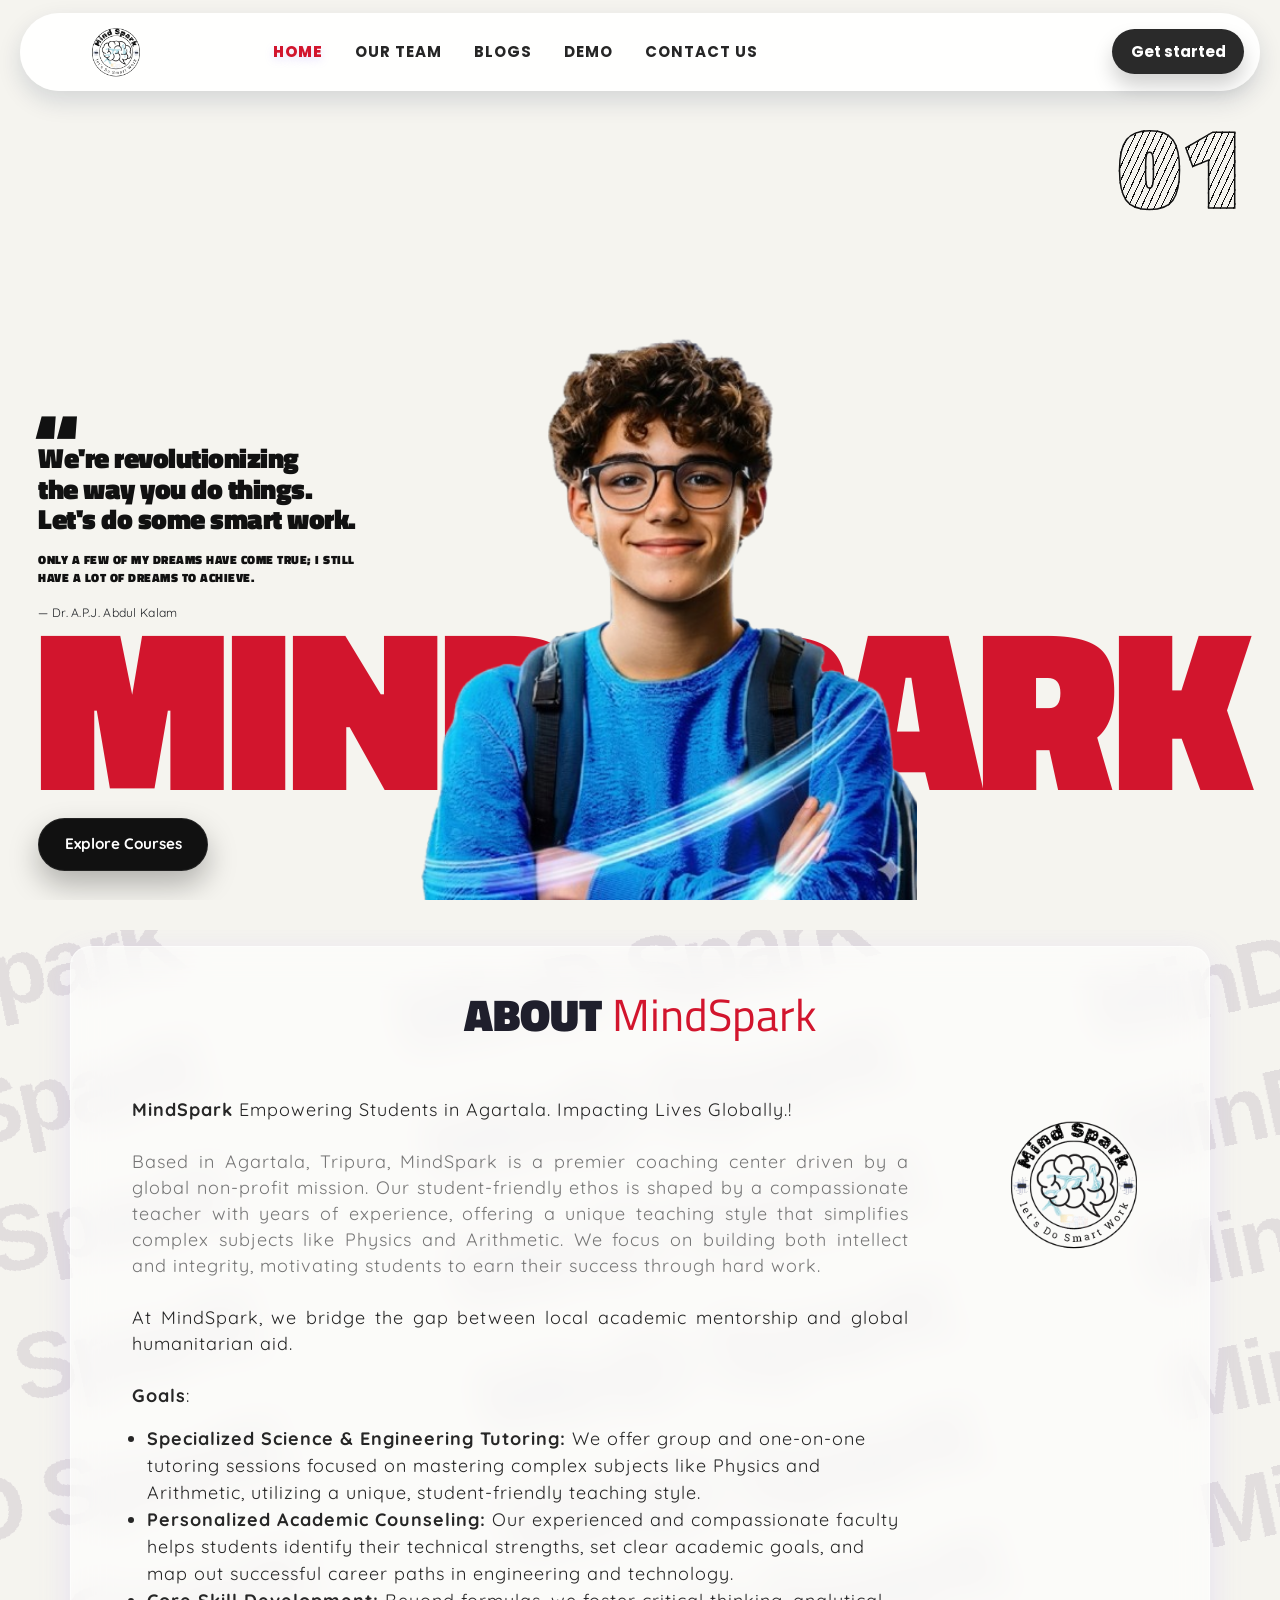
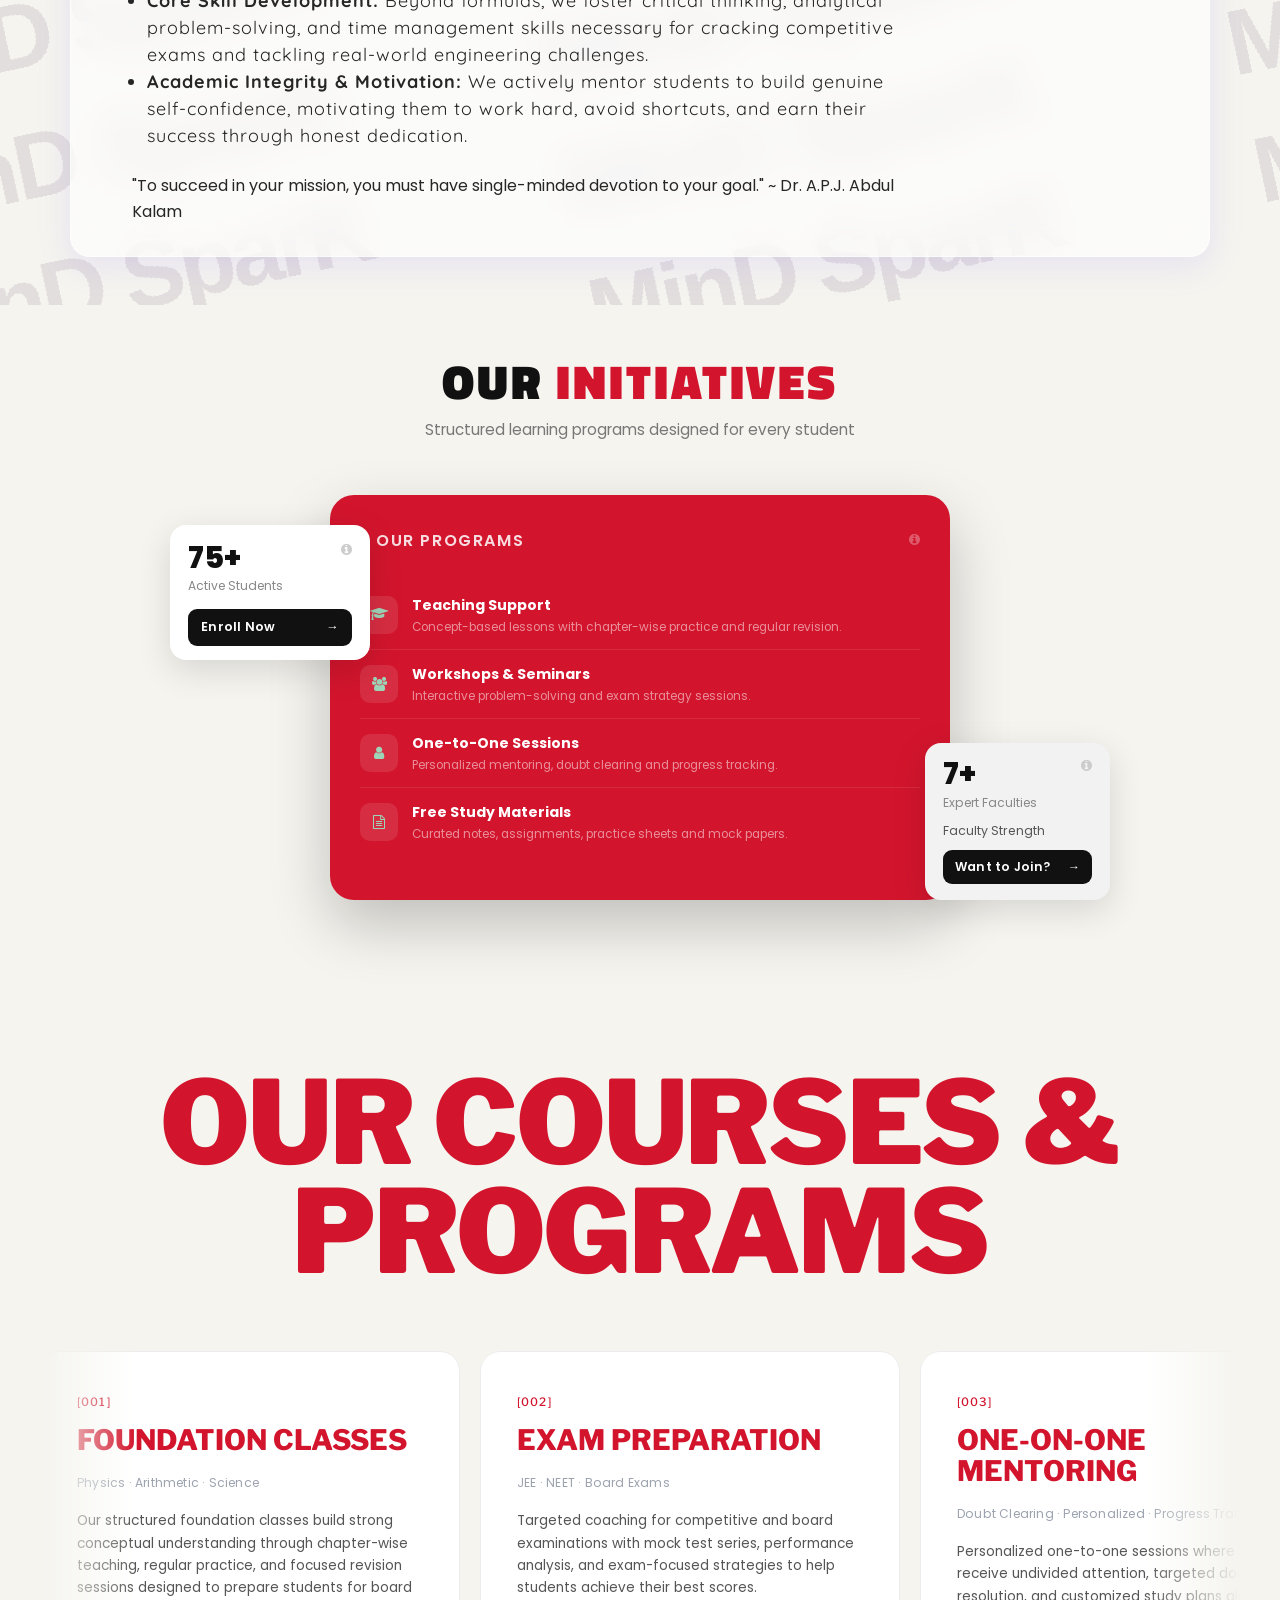
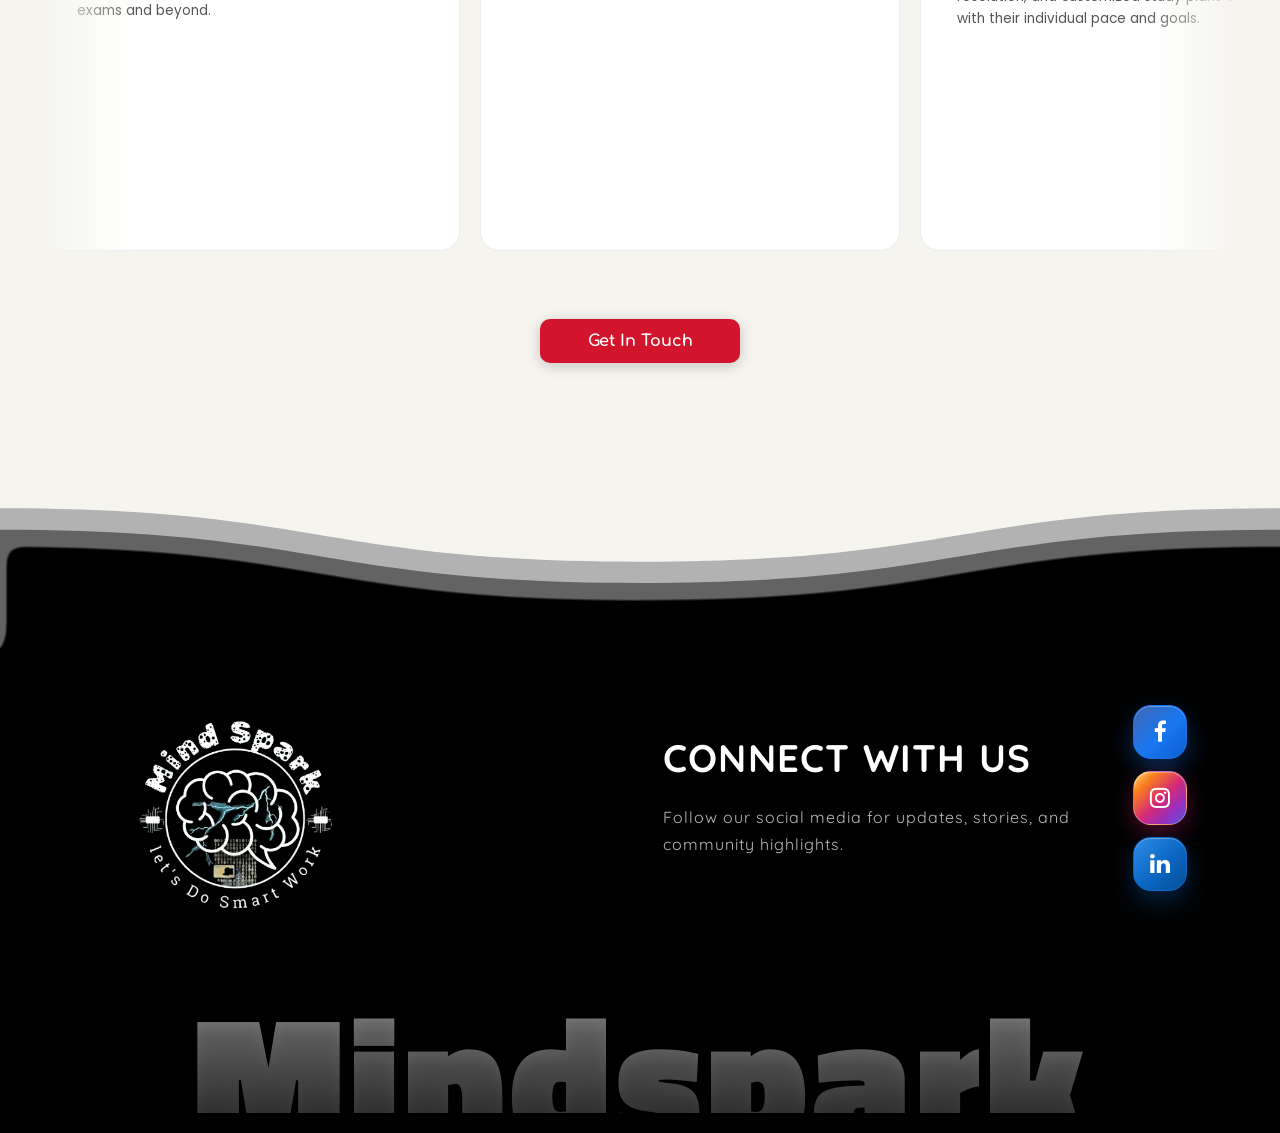
==== commit 0918a048: "Added new UI changes for services" ====
--- a/index.html
+++ b/index.html
@@ -224,65 +224,96 @@
 		</div>
 	</div>
 
-	<section class="newsection p-5" id="newsSection">
-		<div class="services-list-wrapper">
-			<div class="service-row active">
-				<span class="service-num">01</span>
-				<div class="service-content">
-					<h3 class="service-title">Foundation Classes</h3>
-					<p class="service-tags">Physics <span class="service-dot">•</span> Arithmetic <span class="service-dot">•</span> Science</p>
-					<p class="service-desc">Our structured foundation classes build strong conceptual understanding through chapter-wise teaching, regular practice, and focused revision sessions designed to prepare students for board exams and beyond.</p>
-					<a href="contactUs.html" class="service-cta">ENROLL NOW</a>
-				</div>
-			</div>
-			<div class="service-row">
-				<span class="service-num">02</span>
-				<div class="service-content">
-					<h3 class="service-title">Exam Preparation</h3>
-					<p class="service-tags">JEE <span class="service-dot">•</span> NEET <span class="service-dot">•</span> Board Exams</p>
-					<p class="service-desc">Targeted coaching for competitive and board examinations with mock test series, performance analysis, and exam-focused strategies to help students achieve their best scores.</p>
-					<a href="contactUs.html" class="service-cta">ENROLL NOW</a>
-				</div>
-			</div>
-			<div class="service-row">
-				<span class="service-num">03</span>
-				<div class="service-content">
-					<h3 class="service-title">One-on-One Mentoring</h3>
-					<p class="service-tags">Doubt Clearing <span class="service-dot">•</span> Personalized <span class="service-dot">•</span> Progress Tracking</p>
-					<p class="service-desc">Personalized one-to-one sessions where students receive undivided attention, targeted doubt resolution, and customized study plans aligned with their individual pace and goals.</p>
-					<a href="contactUs.html" class="service-cta">ENROLL NOW</a>
-				</div>
-			</div>
-			<div class="service-row">
-				<span class="service-num">04</span>
-				<div class="service-content">
-					<h3 class="service-title">Skill Development</h3>
-					<p class="service-tags">Critical Thinking <span class="service-dot">•</span> Problem Solving <span class="service-dot">•</span> Time Management</p>
-					<p class="service-desc">Beyond academics, we nurture essential life skills — analytical thinking, disciplined time management, and a growth mindset that prepares students for real-world challenges.</p>
-					<a href="contactUs.html" class="service-cta">ENROLL NOW</a>
-				</div>
-			</div>
-			<div class="service-row">
-				<span class="service-num">05</span>
-				<div class="service-content">
-					<h3 class="service-title">Online Classes</h3>
-					<p class="service-tags">Live Sessions <span class="service-dot">•</span> Recorded Lectures <span class="service-dot">•</span> Digital Notes</p>
-					<p class="service-desc">Flexible online learning options let students attend live interactive sessions or revisit recorded lectures at their own pace, supported by downloadable notes and digital practice materials.</p>
-					<a href="contactUs.html" class="service-cta">ENROLL NOW</a>
-				</div>
-			</div>
-			<div class="service-row">
-				<span class="service-num">06</span>
-				<div class="service-content">
-					<h3 class="service-title">Career Counseling</h3>
-					<p class="service-tags">Goal Setting <span class="service-dot">•</span> Stream Selection <span class="service-dot">•</span> College Guidance</p>
-					<p class="service-desc">Expert guidance to help students identify the right academic stream, set career goals, and navigate college admissions — empowering informed decisions for a confident future.</p>
-					<a href="contactUs.html" class="service-cta">LEARN MORE</a>
-				</div>
-			</div>
-		</div>
-
-		<a href="contactUs.html" class="center-btn-settings btn btn-lg mt-5">Get In Touch</a>
+	<section class="newsection" id="newsSection">
+		<div class="prog-hero-heading">
+			OUR 
+			COURSES &amp;
+			PROGRAMS
+		</div>
+
+		<div class="prog-slider-outer">
+		<div class="prog-cards-grid" id="progSlider">
+			<div class="prog-track">
+			<div class="prog-card">
+				<span class="prog-card-num">[001]</span>
+				<h3 class="prog-card-title">Foundation Classes</h3>
+				<p class="prog-card-tags">Physics · Arithmetic · Science</p>
+				<p class="prog-card-desc">Our structured foundation classes build strong conceptual understanding through chapter-wise teaching, regular practice, and focused revision sessions designed to prepare students for board exams and beyond.</p>
+			</div>
+			<div class="prog-card">
+				<span class="prog-card-num">[002]</span>
+				<h3 class="prog-card-title">Exam Preparation</h3>
+				<p class="prog-card-tags">JEE · NEET · Board Exams</p>
+				<p class="prog-card-desc">Targeted coaching for competitive and board examinations with mock test series, performance analysis, and exam-focused strategies to help students achieve their best scores.</p>
+			</div>
+			<div class="prog-card">
+				<span class="prog-card-num">[003]</span>
+				<h3 class="prog-card-title">One-on-One Mentoring</h3>
+				<p class="prog-card-tags">Doubt Clearing · Personalized · Progress Tracking</p>
+				<p class="prog-card-desc">Personalized one-to-one sessions where students receive undivided attention, targeted doubt resolution, and customized study plans aligned with their individual pace and goals.</p>
+			</div>
+			<div class="prog-card">
+				<span class="prog-card-num">[004]</span>
+				<h3 class="prog-card-title">Skill Development</h3>
+				<p class="prog-card-tags">Critical Thinking · Problem Solving · Time Management</p>
+				<p class="prog-card-desc">Beyond academics, we nurture essential life skills — analytical thinking, disciplined time management, and a growth mindset that prepares students for real-world challenges.</p>
+			</div>
+			<div class="prog-card">
+				<span class="prog-card-num">[005]</span>
+				<h3 class="prog-card-title">Online Classes</h3>
+				<p class="prog-card-tags">Live Sessions · Recorded Lectures · Digital Notes</p>
+				<p class="prog-card-desc">Flexible online learning options let students attend live interactive sessions or revisit recorded lectures at their own pace, supported by downloadable notes and digital practice materials.</p>
+			</div>
+			<div class="prog-card">
+				<span class="prog-card-num">[006]</span>
+				<h3 class="prog-card-title">Career Counseling</h3>
+				<p class="prog-card-tags">Goal Setting · Stream Selection · College Guidance</p>
+				<p class="prog-card-desc">Expert guidance to help students identify the right academic stream, set career goals, and navigate college admissions — empowering informed decisions for a confident future.</p>
+			</div>
+			<!-- Duplicate set for seamless loop -->
+			<div class="prog-card" aria-hidden="true">
+				<span class="prog-card-num">[001]</span>
+				<h3 class="prog-card-title">Foundation Classes</h3>
+				<p class="prog-card-tags">Physics · Arithmetic · Science</p>
+				<p class="prog-card-desc">Our structured foundation classes build strong conceptual understanding through chapter-wise teaching, regular practice, and focused revision sessions designed to prepare students for board exams and beyond.</p>
+			</div>
+			<div class="prog-card" aria-hidden="true">
+				<span class="prog-card-num">[002]</span>
+				<h3 class="prog-card-title">Exam Preparation</h3>
+				<p class="prog-card-tags">JEE · NEET · Board Exams</p>
+				<p class="prog-card-desc">Targeted coaching for competitive and board examinations with mock test series, performance analysis, and exam-focused strategies to help students achieve their best scores.</p>
+			</div>
+			<div class="prog-card" aria-hidden="true">
+				<span class="prog-card-num">[003]</span>
+				<h3 class="prog-card-title">One-on-One Mentoring</h3>
+				<p class="prog-card-tags">Doubt Clearing · Personalized · Progress Tracking</p>
+				<p class="prog-card-desc">Personalized one-to-one sessions where students receive undivided attention, targeted doubt resolution, and customized study plans aligned with their individual pace and goals.</p>
+			</div>
+			<div class="prog-card" aria-hidden="true">
+				<span class="prog-card-num">[004]</span>
+				<h3 class="prog-card-title">Skill Development</h3>
+				<p class="prog-card-tags">Critical Thinking · Problem Solving · Time Management</p>
+				<p class="prog-card-desc">Beyond academics, we nurture essential life skills — analytical thinking, disciplined time management, and a growth mindset that prepares students for real-world challenges.</p>
+			</div>
+			<div class="prog-card" aria-hidden="true">
+				<span class="prog-card-num">[005]</span>
+				<h3 class="prog-card-title">Online Classes</h3>
+				<p class="prog-card-tags">Live Sessions · Recorded Lectures · Digital Notes</p>
+				<p class="prog-card-desc">Flexible online learning options let students attend live interactive sessions or revisit recorded lectures at their own pace, supported by downloadable notes and digital practice materials.</p>
+			</div>
+			<div class="prog-card" aria-hidden="true">
+				<span class="prog-card-num">[006]</span>
+				<h3 class="prog-card-title">Career Counseling</h3>
+				<p class="prog-card-tags">Goal Setting · Stream Selection · College Guidance</p>
+				<p class="prog-card-desc">Expert guidance to help students identify the right academic stream, set career goals, and navigate college admissions — empowering informed decisions for a confident future.</p>
+			</div>
+			</div><!-- /.prog-track -->
+		</div>
+		</div><!-- /.prog-slider-outer -->
+
+		<div class="prog-footer-cta">
+			<a href="contactUs.html" class="center-btn-settings btn btn-lg">Get In Touch</a>
+		</div>
 	</section>
 
 	<script>
@@ -320,14 +351,6 @@
 		})();
 	</script>
 	<script src="./scripts/app.js"></script>
-	<script>
-		document.querySelectorAll('.service-row').forEach(function(row) {
-			row.addEventListener('click', function() {
-				document.querySelectorAll('.service-row').forEach(function(r) { r.classList.remove('active'); });
-				row.classList.add('active');
-			});
-		});
-	</script>
 
 	<script async src="https://www.googletagmanager.com/gtag/js?id=UA-164715490-1"></script>
 	<script>
--- a/css/style.css
+++ b/css/style.css
@@ -3167,3 +3167,147 @@
 	.init-main-card   { order: 2; }
 	.init-fc-faculty  { order: 3; }
 }
+
+/* =========================================================
+   PROGRAMS SECTION — card grid layout
+   ========================================================= */
+#newsSection {
+	background: #fff;
+	padding: 80px 40px 60px;
+}
+
+.prog-hero-heading {
+	font-family: 'Libre Franklin', sans-serif;
+	font-size: clamp(3.2rem, 9vw, 8rem);
+	font-weight: 900;
+	line-height: 0.95;
+	text-transform: uppercase;
+	color: #d2152d;
+	text-align: center;
+	margin-bottom: 64px;
+	letter-spacing: -0.02em;
+}
+
+.prog-hero-heading span {
+	color: #d2152d;
+}
+
+.prog-slider-outer {
+	position: relative;
+	overflow: hidden;
+	/* fade edges */
+	-webkit-mask-image: linear-gradient(to right, transparent 0%, black 8%, black 92%, transparent 100%);
+	mask-image: linear-gradient(to right, transparent 0%, black 8%, black 92%, transparent 100%);
+}
+
+.prog-cards-grid {
+	overflow: hidden;
+	padding-bottom: 16px;
+}
+
+.prog-track {
+	display: flex;
+	gap: 20px;
+	width: max-content;
+	-webkit-animation: prog-marquee 32s linear infinite;
+	animation: prog-marquee 32s linear infinite;
+}
+
+@-webkit-keyframes prog-marquee {
+	0%   { transform: translateX(0); }
+	100% { transform: translateX(-50%); }
+}
+
+@keyframes prog-marquee {
+	0%   { transform: translateX(0); }
+	100% { transform: translateX(-50%); }
+}
+
+.prog-card {
+	background: #ffffff;
+	border: 1px solid #ececec;
+	border-radius: 20px;
+	padding: 42px 36px 48px;
+	display: flex;
+	flex-direction: column;
+	gap: 14px;
+	flex: 0 0 420px;
+	min-height: 500px;
+	transition: transform 0.28s cubic-bezier(0.34,1.56,0.64,1), box-shadow 0.28s ease;
+}
+
+.prog-card:hover {
+	transform: translateY(-8px);
+	box-shadow: 0 20px 48px rgba(0,0,0,0.10);
+}
+
+.prog-card-num {
+	font-family: 'Libre Franklin', sans-serif;
+	font-size: 0.72rem;
+	font-weight: 500;
+	color: #d2152d;
+	letter-spacing: 0.1em;
+}
+
+.prog-card-title {
+	font-family: 'Libre Franklin', sans-serif;
+	font-size: clamp(1.3rem, 2.2vw, 1.85rem);
+	font-weight: 800;
+	color: #d2152d;
+	text-transform: uppercase;
+	line-height: 1.1;
+	margin: 0;
+}
+
+.prog-card-tags {
+	font-size: 0.76rem;
+	color: #9ca3af;
+	margin: 0;
+	letter-spacing: 0.2px;
+}
+
+.prog-card-desc {
+	font-size: 0.85rem;
+	color: #555;
+	line-height: 1.65;
+	margin: 0;
+	flex: 1;
+}
+
+.prog-card-cta {
+	display: inline-block;
+	margin-top: 10px;
+	font-family: 'Libre Franklin', sans-serif;
+	font-size: 0.72rem;
+	font-weight: 700;
+	letter-spacing: 1.5px;
+	color: #111;
+	text-decoration: none;
+	border-bottom: 1.5px solid #111;
+	padding-bottom: 2px;
+	width: fit-content;
+	transition: color 0.2s ease, border-color 0.2s ease;
+}
+
+.prog-card-cta:hover {
+	color: #d2152d;
+	border-color: #d2152d;
+	text-decoration: none;
+}
+
+.prog-footer-cta {
+	text-align: center;
+	margin-top: 52px;
+}
+
+@media (max-width: 560px) {
+	#newsSection {
+		padding: 50px 18px 40px;
+	}
+	.prog-card {
+		flex: 0 0 88vw;
+	}
+	.prog-hero-heading {
+		margin-bottom: 40px;
+	}
+}
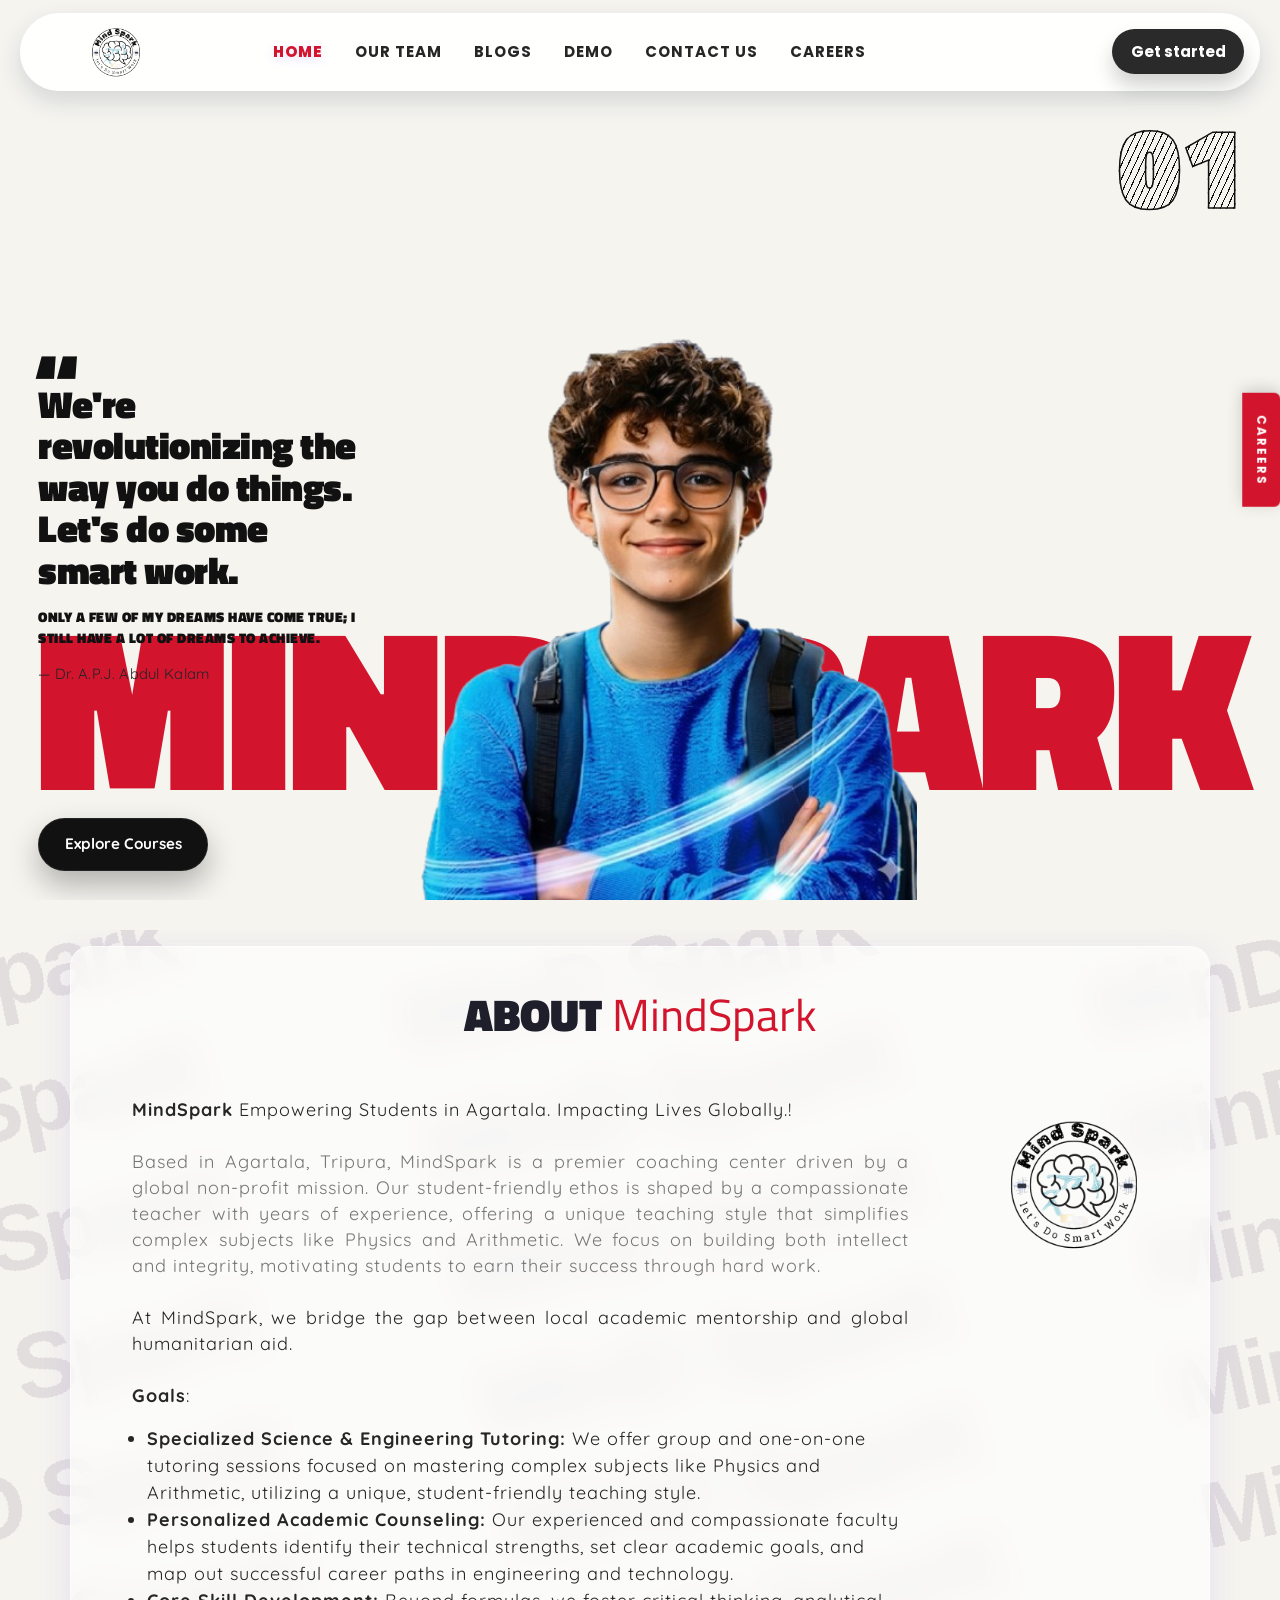
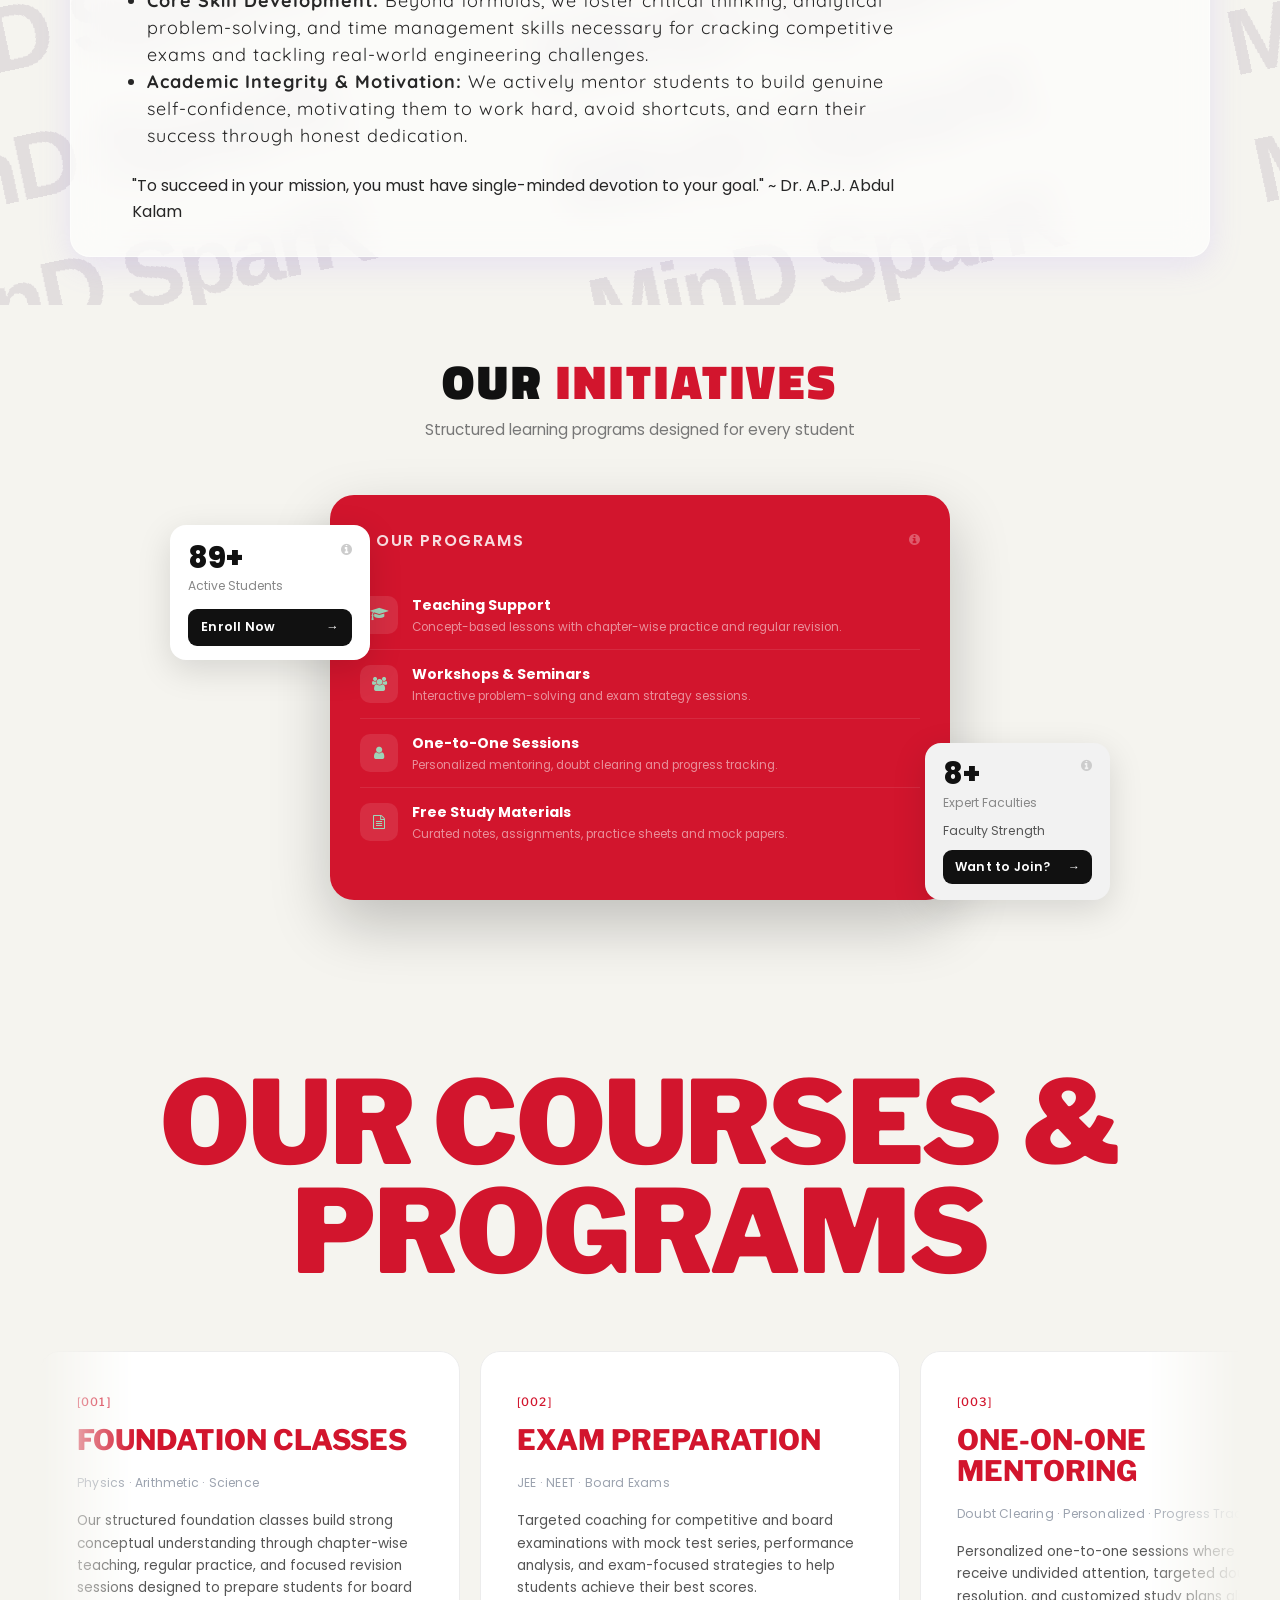
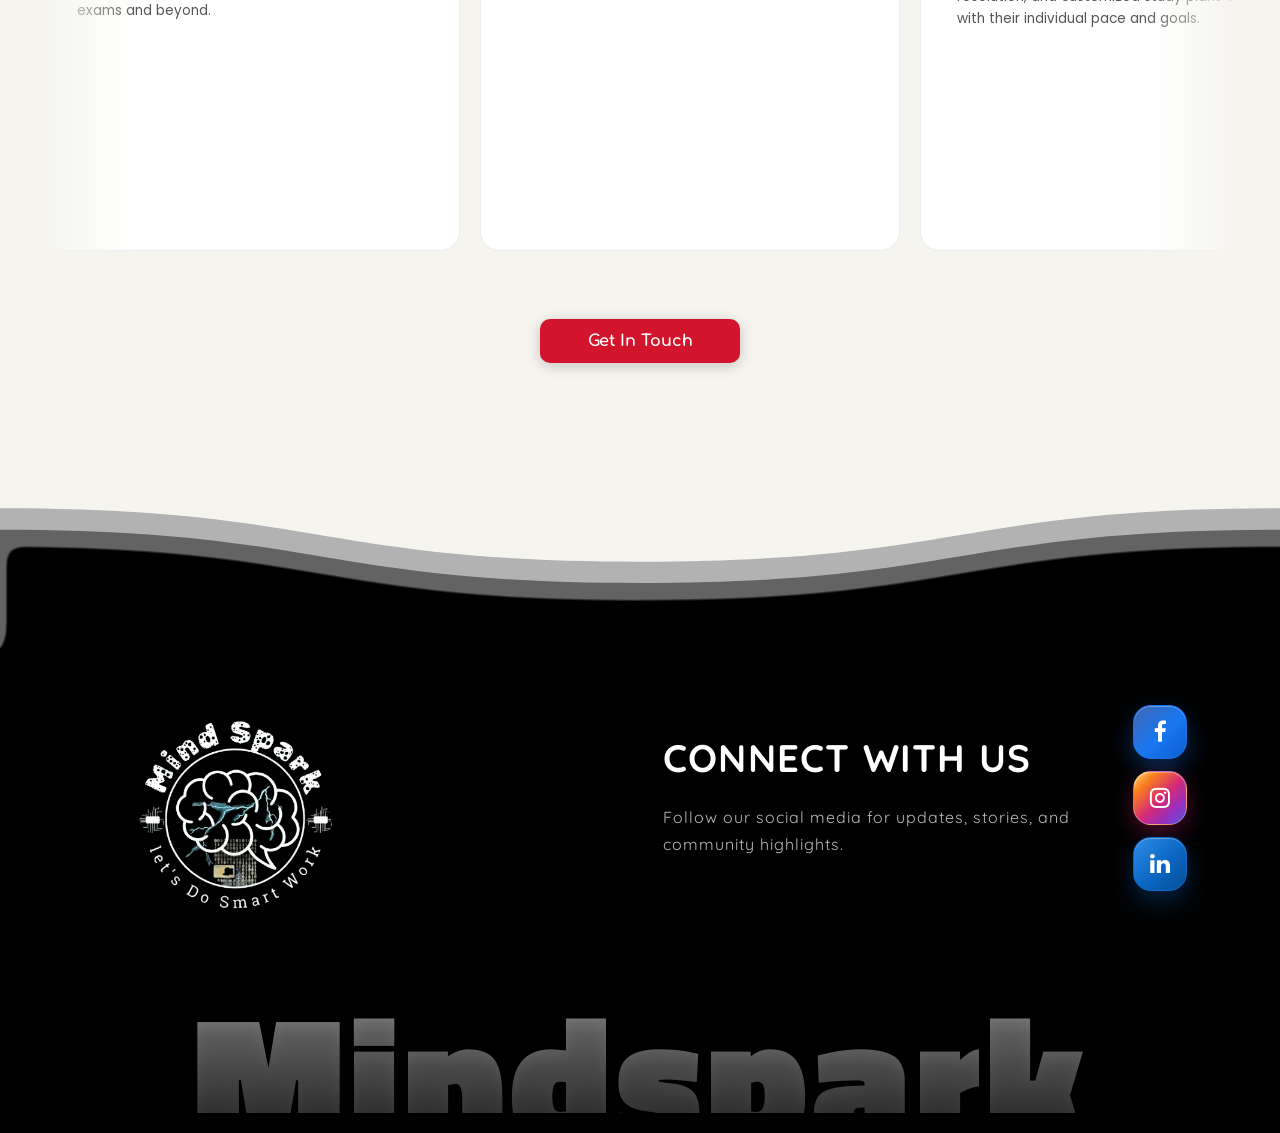
==== commit 5686c0e4: "Added changes for career portal" ====
--- a/index.html
+++ b/index.html
@@ -206,7 +206,7 @@
 						<i class="fa fa-info-circle ifc-info-icon"></i>
 					</div>
 					<p class="iff-text">Faculty Strength</p>
-					<a href="contactUs.html" class="iff-btn">Want to Join? <span>&#8594;</span></a>
+					<a href="career.html" class="iff-btn">Want to Join? <span>&#8594;</span></a>
 				</div>
 			</div>
 		</div>
@@ -226,9 +226,7 @@
 
 	<section class="newsection" id="newsSection">
 		<div class="prog-hero-heading">
-			OUR 
-			COURSES &amp;
-			PROGRAMS
+			OUR  COURSES &amp; PROGRAMS
 		</div>
 
 		<div class="prog-slider-outer">
--- a/css/style.css
+++ b/css/style.css
@@ -834,6 +834,55 @@
 	width: 240px;
 }
 
+.footer-links-row {
+	display: none;
+}
+
+.career-float-tab {
+	position: fixed;
+	right: -38px;
+	top: 50%;
+	-webkit-transform: translateY(-50%) rotate(90deg);
+	transform: translateY(-50%) rotate(90deg);
+	background: var(--theme-color);
+	color: #fff;
+	font-size: 0.75rem;
+	font-weight: 700;
+	letter-spacing: 0.16em;
+	text-transform: uppercase;
+	padding: 10px 22px;
+	border-radius: 6px 6px 0 0;
+	text-decoration: none;
+	z-index: 999;
+	-webkit-transition: right 0.35s cubic-bezier(0.22, 1, 0.36, 1), background 0.2s ease;
+	transition: right 0.35s cubic-bezier(0.22, 1, 0.36, 1), background 0.2s ease;
+	-webkit-animation: career-tab-peek 2.5s ease 1.5s forwards;
+	animation: career-tab-peek 2.5s ease 1.5s forwards;
+	box-shadow: -3px 0 16px rgba(0,0,0,0.18);
+}
+
+.career-float-tab:hover {
+	right: -4px;
+	color: #fff;
+	text-decoration: none;
+	background: var(--theme-color);
+	opacity: 0.92;
+}
+
+@-webkit-keyframes career-tab-peek {
+	0%   { right: -38px; }
+	30%  { right: -4px; }
+	70%  { right: -4px; }
+	100% { right: -38px; }
+}
+
+@keyframes career-tab-peek {
+	0%   { right: -38px; }
+	30%  { right: -4px; }
+	70%  { right: -4px; }
+	100% { right: -38px; }
+}
+
 .footer-wordmark-wrap {
 	margin-top: 18px;
 	height: clamp(80px, 10vw, 160px);
@@ -2444,7 +2493,7 @@
 .hero-title {
 	font-family: 'Titillium Web', sans-serif;
 	font-weight: 900;
-	font-size: clamp(1.55rem, 2.2vw, 2.4rem);
+	font-size: clamp(2rem, 3vw, 3.4rem);
 	line-height: 1.08;
 	letter-spacing: -0.5px;
 	color: #111;
@@ -2455,7 +2504,7 @@
 .hero-quote-text {
 	font-family: 'Titillium Web', sans-serif;
 	font-weight: 900;
-	font-size: clamp(0.78rem, 0.9vw, 0.92rem);
+	font-size: clamp(0.88rem, 1.1vw, 1.1rem);
 	line-height: 1.5;
 	letter-spacing: 0.5px;
 	color: #111;
@@ -2466,7 +2515,7 @@
 .hero-quote-author {
 	margin: 0.75rem 0 0;
 	font-family: 'Quicksand', sans-serif;
-	font-size: 0.76rem;
+	font-size: 0.92rem;
 	color: #212428;
 	letter-spacing: 0.3px;
 }
@@ -2589,7 +2638,7 @@
 		height: clamp(340px, 58vh, 560px);
 	}
 	.hero-title {
-		font-size: clamp(1.4rem, 2vw, 2rem);
+		font-size: clamp(1.8rem, 2.5vw, 2.8rem);
 	}
 }
 
@@ -2646,7 +2695,7 @@
 	}
 
 	.hero-title {
-		font-size: clamp(1.35rem, 3.5vw, 2rem);
+		font-size: clamp(1.7rem, 4vw, 2.6rem);
 	}
 }
 
@@ -2696,11 +2745,11 @@
 	}
 
 	.hero-title {
-		font-size: clamp(1.3rem, 5.5vw, 1.8rem);
+		font-size: clamp(1.6rem, 6vw, 2.2rem);
 	}
 
 	.hero-quote-text {
-		font-size: 0.75rem;
+		font-size: 0.85rem;
 	}
 
 	.hero-cta {
@@ -2713,10 +2762,10 @@
 /* Very small phones */
 @media only screen and (max-width: 380px) {
 	.hero-title {
-		font-size: 1.2rem;
+		font-size: 1.5rem;
 	}
 	.hero-quote-text {
-		font-size: 0.7rem;
+		font-size: 0.8rem;
 	}
 	.hero-wordmark {
 		font-size: clamp(44px, 18vw, 80px);
